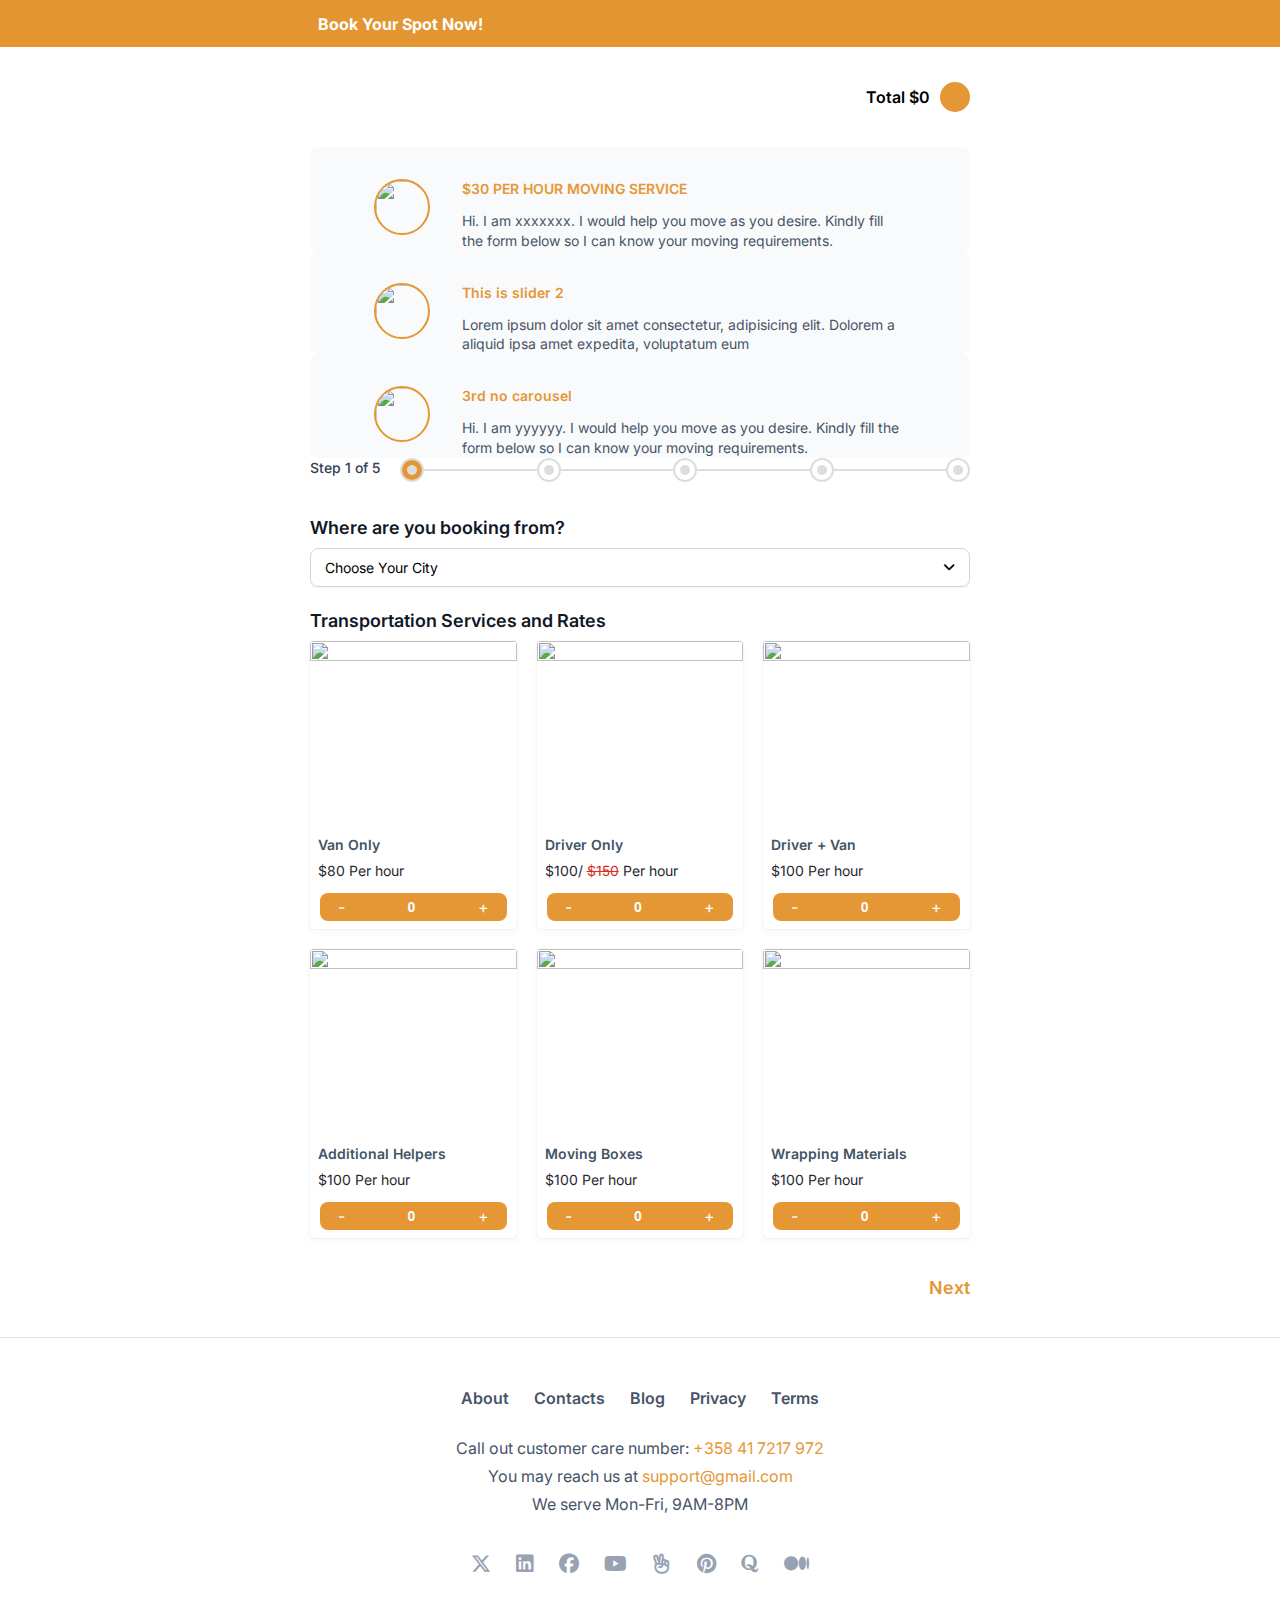
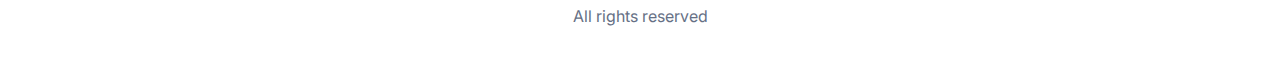
==== frontend/index.html @ c3320717 "Reorganized project structure, moved assets to the correct folder" ====
<!DOCTYPE html>
<html lang="en">

<head>
    <meta charset="UTF-8">
    <meta name="viewport" content="width=device-width, initial-scale=1.0">
    <title>Spot Booking</title>
    <link rel="icon" href="./logo.png">

    <link rel="stylesheet" href="./slider.css">
    <link rel="stylesheet" href="./style.css">
    <link rel="stylesheet" href="https://cdnjs.cloudflare.com/ajax/libs/font-awesome/6.5.2/css/all.min.css">

</head>

<body>
    <header>
        <div class="container">
            <!-- logo -->
            <a href="/index.html" class="logo-area">
                <img src="./logo.png" alt="" class="site-logo">
                <p class="site-name">Book Your Spot Now!</p>
            </a>
        </div>
    </header>

    <main>
        <div class="container">
            <div class="slider_wp">
                <!-- slider one -->
                <div class="slider">
                    <div class="slider_header">
                        <!-- back btn -->
                        <div class="back_btn">


                        </div>

                        <!-- cart price area -->
                        <div class="total-cart-price-area">
                            <div>Total $<span class="price">0</span></div>
                            <a class="cart-icon"><img src="./cart.jpg" alt=""><span class="qty d-none"></span></a>
                        </div>


                        <input class="carousel__btn" type="radio" name="carousel-control" id="carousel__btn1" hidden />
                        <input class="carousel__btn" type="radio" name="carousel-control" id="carousel__btn2" hidden />
                        <input class="carousel__btn" type="radio" name="carousel-control" id="carousel__btn3" hidden />
                        <div class="carousel">
                            <div class="carousel__slides">
                                <div class="carousel__slid">
                                    <!-- profile -->
                                    <div class="profile">
                                        <img src="./pro.png" alt="" class="profile_img">
                                        <div class="pro_txt">
                                            <p class="pro_heading">$30 PER HOUR MOVING SERVICE </p>
                                            <p class="pro_para">Hi. I am xxxxxxx. I would help you move as you desire.
                                                Kindly fill
                                                the
                                                form below so I can know your moving requirements.</p>
                                        </div>
                                    </div>
                                </div>
                                <div class="carousel__slid">
                                    <!-- profile -->
                                    <div class="profile">
                                        <img src="./pro.png" alt="" class="profile_img">
                                        <div class="pro_txt">
                                            <p class="pro_heading">This is slider 2</p>
                                            <p class="pro_para">Lorem ipsum dolor sit amet consectetur, adipisicing elit. Dolorem a aliquid ipsa amet expedita, voluptatum eum</p>
                                        </div>
                                    </div>
                                </div>
                                <div class="carousel__slid">
                                    <!-- profile -->
                                    <div class="profile">
                                        <img src="./pro.png" alt="" class="profile_img">
                                        <div class="pro_txt">
                                            <p class="pro_heading">3rd no carousel </p>
                                            <p class="pro_para">Hi. I am yyyyyy. I would help you move as you desire.
                                                Kindly fill
                                                the
                                                form below so I can know your moving requirements.</p>
                                        </div>
                                    </div>
                                </div>
                            </div>
                            <div class="carousel__control">
                                <label for="carousel__btn1" id="carousel__nav1" class="carousel__nav"></label>

                                <label for="carousel__btn2" id="carousel__nav2" class="carousel__nav"></label>

                                <label for="carousel__btn3" id="carousel__nav3" class="carousel__nav"></label>
                            </div>
                        </div>
                        <!-- profile -->
                        <!-- <div class="profile">
                            <img src="./pro.png" alt="" class="profile_img">
                            <div class="pro_txt">
                                <p class="pro_heading">$30 PER HOUR MOVING SERVICE </p>
                                <p class="pro_para">Hi. I am xxxxxxx. I would help you move as you desire. Kindly fill
                                    the
                                    form below so I can know your moving requirements.</p>
                            </div>
                        </div> -->
                    </div>

                    <!-- ------------------- form one ------------------------------------- -->
                    <div class="form_body active">
                        <!-- step -->
                        <div class="step_wp">
                            <p class="step_txt">Step 1 of 5</p>
                            <div class="step_points">
                                <div class="step_round active">
                                    <div class="step_bolt"></div>
                                </div>
                                <div class="step_line"></div>
                                <div class="step_round">
                                    <div class="step_bolt"></div>
                                </div>
                                <div class="step_line"></div>
                                <div class="step_round">
                                    <div class="step_bolt"></div>
                                </div>
                                <div class="step_line"></div>
                                <div class="step_round">
                                    <div class="step_bolt"></div>
                                </div>
                                <div class="step_line"></div>
                                <div class="step_round">
                                    <div class="step_bolt"></div>
                                </div>
                            </div>

                        </div>
                        <div class="form_heading">
                            <h3 class="form_h_txt">Where are you booking from?</h3>

                            <div class="select-menu">
                                <div class="select">
                                    <span>Choose Your City</span>
                                    <i class="fas fa-angle-down"></i>
                                </div>
                                <div class="options-list">
                                    <div class="option">Choose Your City</div>
                                    <div class="option">Helsinki</div>
                                    <div class="option">Vantaa</div>
                                    <div class="option">Oulu</div>
                                    <div class="option">Jyväskylä</div>
                                    <div class="option">Pori</div>
                                    <div class="option">Nokia</div>
                                    <div class="option">Espoo</div>
                                    <div class="option">Tampere</div>
                                    <div class="option">Turku</div>
                                    <div class="option">Rovaniemi</div>

                                </div>
                            </div>


                            <script>
                                const select = document.querySelector(".select");
                                const options_list = document.querySelector(".options-list");
                                const options = document.querySelectorAll(".option");

                                //show & hide options list
                                select.addEventListener("click", () => {
                                    options_list.classList.toggle("active");
                                    select.querySelector(".fa-angle-down").classList.toggle("fa-angle-up");
                                });

                                //select option
                                options.forEach((option) => {
                                    option.addEventListener("click", () => {
                                        options.forEach((option) => { option.classList.remove('selected') });
                                        select.querySelector("span").innerHTML = option.innerHTML;
                                        option.classList.add("selected");
                                        options_list.classList.toggle("active");
                                        select.querySelector(".fa-angle-down").classList.toggle("fa-angle-up");
                                    });
                                });
                            </script>
                            <!-- <select name="city" id="city" class="city_select">
    
                                <option value="">Choose your city </option>
                                <option value="Helsinki">Helsinki</option>
                                <option value="Vantaa">Vantaa</option>
                                <option value="Oulu">Oulu</option>
                                <option value="Pori">Pori</option>
                                <option value="Jyväskylä">Jyväskylä</option>
                                <option value="Nokia">Nokia</option>
                                <option value="Espoo">Espoo</option>
                                <option value="Tampere">Tampere</option>
                                <option value="Porvoo">Porvoo</option>
                                <option value="Turku">Turku</option>
                                <option value="Rovaniemi">Rovaniemi</option>
                                
                            </select> -->
                            <div class="tatal_amount">
                                <h3 class="total_h_txt">Transportation Services and Rates</h3>
                            </div>
                            
                        </div>
                        <!-- form card -->
                        <div class="form_card_wp">
                            <!-- form card 1 -->
                            <div class="form_card">
                                <div class="form_card_img_wp">
                                    <img src="./van-only.jpg" alt="" class="form_card_img">
                                    <!-- pop up card -->
                                    <div class="pop_up_card_wp">
                                        <div class="pop_up_card card">
                                            <div class="card-header">
                                                <div class="pop_up_card_img_wp">
                                                    <img src="./van-only.jpg" alt="" class="pop_up_card_img">
                                                </div>
                                            </div>
                                            <div class="card-body">
                                                <div class="btn-close">
                                                    <svg class="popup_close" xmlns="http://www.w3.org/2000/svg"
                                                        width="24" height="24" viewBox="0 0 24 24" fill="none">
                                                        <path d="M18 6L6 18M6 6L18 18" stroke="black" stroke-width="2"
                                                            stroke-linecap="round" stroke-linejoin="round" />
                                                    </svg>
                                                </div>
                                                <div class="pop_up_card_txt_wp">
                                                    <p class="pop_up_card_h product-name">Van Only</p>
                                                    <p class="pop_up_card_p">$<span class="card-price">80</span> Per
                                                        hour
                                                    </p>
                                                </div>
                                                <div class="card-subtitle">
                                                    Hi. I am xxxxx. I would help you move as you desire. kindly fill the
                                                    form below so I can know your moving
                                                    requirements.
                                                </div>
                                                <div class="card-cart-area">
                                                    <div class="pop_up_card_van_amount">
                                                        <h4 class="pop_up_card_amount_h">How many hours?</h4>
                                                        <div class="pop_up_card_numbers">
                                                            <p class="min">-</p>
                                                            <input type="number" value="0" class="pop_num item-qty">
                                                            <p class="max">+</p>
                                                        </div>
                                                    </div>
                                                    <div class="card-cart-btn-area">
                                                        <h4 class="pop_up_card_amount_h">Total: $<span
                                                                class="card-total-price">0</span></h4>
                                                        <button class="add_btn_pop_up">Add to cart</button>
                                                    </div>
                                                </div>
                                            </div>
                                        </div>
                                    </div> <!-- pop up card end -->
                                </div>
                                <div class="form_card_txt_wp">
                                    <h4 class="form_card_heading product-name">Van Only</h4>
                                    <div class="form_card_price_wp">
                                        <p>$</p>
                                        <p id="per_h_price" class="card-price">80</p>
                                        <p>Per hour</p>
                                    </div>
                                </div>
                                <div class="add_to_cart_wrapper">
                                    <button id="add_cart" class="hide">Add</button>
                                    <div class="add_cart_two">
                                        <p id="min">-</p>
                                        <input type="number" id="item_number" value="0">
                                        <p id="max">+</p>
                                    </div>
                                    <!-- <div class="add_cart_two pop_up_card_numbers" style="background: #E59735;">
                                        <p class="min" style="color: #fff;">-</p>
                                        <input type="number" value="0" class="pop_num"
                                            style="color: #fff; background-color: transparent;">
                                        <p class="max" style="color: #fff;">+</p>
                                    </div> -->
                                </div>


                            </div>
                            <!-- form card 2 -->
                            <div class="form_card">

                                <div class="form_card_img_wp">
                                    <img src="./driver-only.jpg" alt="" class="form_card_img">
                                    <!-- pop up card -->
                                    <div class="pop_up_card_wp">
                                        <div class="pop_up_card card">
                                            <div class="card-header">
                                                <div class="pop_up_card_img_wp">
                                                    <img src="./driver-only.jpg" alt="" class="pop_up_card_img">
                                                </div>
                                            </div>
                                            <div class="card-body">
                                                <div class="btn-close">
                                                    <svg class="popup_close" xmlns="http://www.w3.org/2000/svg"
                                                        width="24" height="24" viewBox="0 0 24 24" fill="none">
                                                        <path d="M18 6L6 18M6 6L18 18" stroke="black" stroke-width="2"
                                                            stroke-linecap="round" stroke-linejoin="round" />
                                                    </svg>
                                                </div>
                                                <div class="pop_up_card_txt_wp">
                                                    <p class="pop_up_card_h product-name">Driver Only</p>
                                                    <p class="pop_up_card_p">$<span class="card-price">100</span> Per
                                                        hour
                                                    </p>
                                                </div>
                                                <div class="card-subtitle">
                                                    Hi. I am xxxxx. I would help you move as you desire. kindly fill the
                                                    form below so I can know your moving
                                                    requirements.
                                                </div>
                                                <div class="card-cart-area">
                                                    <div class="pop_up_card_van_amount">
                                                        <h4 class="pop_up_card_amount_h">How many hours?</h4>
                                                        <div class="pop_up_card_numbers">
                                                            <p class="min">-</p>
                                                            <input type="number" value="0" class="pop_num item-qty">
                                                            <p class="max">+</p>
                                                        </div>
                                                    </div>
                                                    <div class="card-cart-btn-area">
                                                        <h4 class="pop_up_card_amount_h">Total: $<span
                                                                class="card-total-price">0</span></h4>
                                                        <button class="add_btn_pop_up">Add to cart</button>
                                                    </div>
                                                </div>
                                            </div>
                                        </div>
                                    </div> <!-- pop up card end -->
                                </div>
                                <div class="form_card_txt_wp">
                                    <h4 class="form_card_heading product-name">Driver Only</h4>
                                    <div class="form_card_price_wp">
                                        <p>$</p>
                                        <p id="per_h_price" class="card-price">100/</p>
                                        <p><span style="color: #D92D20; text-decoration: line-through;">$150</span> Per
                                            hour
                                        </p>
                                    </div>
                                </div>
                                <div class="add_to_cart_wrapper">
                                    <button id="add_cart" class="hide">Add</button>
                                    <div class="add_cart_two">
                                        <p id="min">-</p>
                                        <input type="number" id="item_number" value="0">
                                        <p id="max">+</p>
                                    </div>
                                    <!-- <div class="add_cart_two pop_up_card_numbers" style="background: #E59735;">
                                        <p class="min" style="color: #fff;">-</p>
                                        <input type="number" value="0" class="pop_num"
                                            style="color: #fff; background-color: transparent;">
                                        <p class="max" style="color: #fff;">+</p>
                                    </div> -->
                                </div>

                            </div>
                            <!-- form card 3 ----------------------- -->
                            <div class="form_card">

                                <div class="form_card_img_wp">
                                    <img src="./driver-and-van.jpg" alt="" class="form_card_img">
                                    <!-- pop up card -->
                                    <div class="pop_up_card_wp">
                                        <div class="pop_up_card card">
                                            <div class="card-header">
                                                <div class="pop_up_card_img_wp">
                                                    <img src="./driver-and-van.jpg" alt="" class="pop_up_card_img">
                                                </div>
                                            </div>
                                            <div class="card-body">
                                                <div class="btn-close">
                                                    <svg class="popup_close" xmlns="http://www.w3.org/2000/svg"
                                                        width="24" height="24" viewBox="0 0 24 24" fill="none">
                                                        <path d="M18 6L6 18M6 6L18 18" stroke="black" stroke-width="2"
                                                            stroke-linecap="round" stroke-linejoin="round" />
                                                    </svg>
                                                </div>
                                                <div class="pop_up_card_txt_wp">
                                                    <p class="pop_up_card_h product-name">Driver + Van</p>
                                                    <p class="pop_up_card_p">$<span class="card-price">100</span> Per
                                                        hour
                                                    </p>
                                                </div>
                                                <div class="card-subtitle">
                                                    Hi. I am xxxxx. I would help you move as you desire. kindly fill the
                                                    form below so I can know your moving
                                                    requirements.
                                                </div>
                                                <div class="card-cart-area">
                                                    <div class="pop_up_card_van_amount">
                                                        <h4 class="pop_up_card_amount_h">How many hours?</h4>
                                                        <div class="pop_up_card_numbers">
                                                            <p class="min">-</p>
                                                            <input type="number" value="0" class="pop_num item-qty">
                                                            <p class="max">+</p>
                                                        </div>
                                                    </div>
                                                    <div class="card-cart-btn-area">
                                                        <h4 class="pop_up_card_amount_h">Total: $<span
                                                                class="card-total-price">0</span></h4>
                                                        <button class="add_btn_pop_up">Add to cart</button>
                                                    </div>
                                                </div>
                                            </div>
                                        </div>
                                    </div> <!-- pop up card end -->
                                </div>
                                <div class="form_card_txt_wp">
                                    <h4 class="form_card_heading product-name">Driver + Van</h4>
                                    <div class="form_card_price_wp">
                                        <p>$</p>
                                        <p id="per_h_price" class="card-price">100</p>
                                        <p>Per hour</p>
                                    </div>
                                </div>
                                <div class="add_to_cart_wrapper">
                                    <button id="add_cart" class="hide">Add</button>
                                    <div class="add_cart_two">
                                        <p id="min">-</p>
                                        <input type="number" id="item_number" value="0">
                                        <p id="max">+</p>
                                    </div>
                                    <!-- <div class="add_cart_two pop_up_card_numbers" style="background: #E59735;">
                                        <p class="min" style="color: #fff;">-</p>
                                        <input type="number" value="0" class="pop_num"
                                            style="color: #fff; background-color: transparent;">
                                        <p class="max" style="color: #fff;">+</p>
                                    </div> -->
                                </div>


                            </div>
                            <!-- form card 4 -->
                            <div class="form_card">

                                <div class="form_card_img_wp">
                                    <img src="./additional-helpers.jpg" alt="" class="form_card_img">
                                    <!-- pop up card -->
                                    <div class="pop_up_card_wp">
                                        <div class="pop_up_card card">
                                            <div class="card-header">
                                                <div class="pop_up_card_img_wp">
                                                    <img src="./additional-helpers.jpg" alt="" class="pop_up_card_img">
                                                </div>
                                            </div>
                                            <div class="card-body">
                                                <div class="btn-close">
                                                    <svg class="popup_close" xmlns="http://www.w3.org/2000/svg"
                                                        width="24" height="24" viewBox="0 0 24 24" fill="none">
                                                        <path d="M18 6L6 18M6 6L18 18" stroke="black" stroke-width="2"
                                                            stroke-linecap="round" stroke-linejoin="round" />
                                                    </svg>
                                                </div>
                                                <div class="pop_up_card_txt_wp">
                                                    <p class="pop_up_card_h product-name">Addition Helper</p>
                                                    <p class="pop_up_card_p">$<span class="card-price">100</span> Per
                                                        hour
                                                    </p>
                                                </div>
                                                <div class="card-subtitle">
                                                    Hi. I am xxxxx. I would help you move as you desire. kindly fill the
                                                    form below so I can know your moving
                                                    requirements.
                                                </div>
                                                <div class="card-cart-area">
                                                    <div class="pop_up_card_van_amount">
                                                        <h4 class="pop_up_card_amount_h">How many hours?</h4>
                                                        <div class="pop_up_card_numbers">
                                                            <p class="min">-</p>
                                                            <input type="number" value="0" class="pop_num item-qty">
                                                            <p class="max">+</p>
                                                        </div>
                                                    </div>
                                                    <div class="card-cart-btn-area">
                                                        <h4 class="pop_up_card_amount_h">Total: $<span
                                                                class="card-total-price">0</span></h4>
                                                        <button class="add_btn_pop_up">Add to cart</button>
                                                    </div>
                                                </div>
                                            </div>
                                        </div>
                                    </div> <!-- pop up card end -->
                                </div>
                                <div class="form_card_txt_wp">
                                    <h4 class="form_card_heading product-name">Additional Helpers</h4>
                                    <div class="form_card_price_wp">
                                        <p>$</p>
                                        <p id="per_h_price" class="card-price">100</p>
                                        <p>Per hour</p>
                                    </div>
                                </div>
                                <div class="add_to_cart_wrapper">
                                    <button id="add_cart" class="hide">Add</button>
                                    <div class="add_cart_two">
                                        <p id="min">-</p>
                                        <input type="number" id="item_number" value="0">
                                        <p id="max">+</p>
                                    </div>
                                    <!-- <div class="add_cart_two pop_up_card_numbers" style="background: #E59735;">
                                        <p class="min" style="color: #fff;">-</p>
                                        <input type="number" value="0" class="pop_num"
                                            style="color: #fff; background-color: transparent;">
                                        <p class="max" style="color: #fff;">+</p>
                                    </div> -->
                                </div>

                            </div>
                            <!-- form card 5 -->
                            <div class="form_card">

                                <div class="form_card_img_wp">
                                    <img src="./moving-boxes.jpg" alt="" class="form_card_img">
                                    <!-- pop up card -->
                                    <div class="pop_up_card_wp">
                                        <div class="pop_up_card card">
                                            <div class="card-header">
                                                <div class="pop_up_card_img_wp">
                                                    <img src="./moving-boxes.jpg" alt="" class="pop_up_card_img">
                                                </div>
                                            </div>
                                            <div class="card-body">
                                                <div class="btn-close">
                                                    <svg class="popup_close" xmlns="http://www.w3.org/2000/svg"
                                                        width="24" height="24" viewBox="0 0 24 24" fill="none">
                                                        <path d="M18 6L6 18M6 6L18 18" stroke="black" stroke-width="2"
                                                            stroke-linecap="round" stroke-linejoin="round" />
                                                    </svg>
                                                </div>
                                                <div class="pop_up_card_txt_wp">
                                                    <p class="pop_up_card_h product-name">Moving Boxes</p>
                                                    <p class="pop_up_card_p">$<span class="card-price">100</span> Per
                                                        hour
                                                    </p>
                                                </div>
                                                <div class="card-subtitle">
                                                    Hi. I am xxxxx. I would help you move as you desire. kindly fill the
                                                    form below so I can know your moving
                                                    requirements.
                                                </div>
                                                <div class="card-cart-area">
                                                    <div class="pop_up_card_van_amount">
                                                        <h4 class="pop_up_card_amount_h">How many hours?</h4>
                                                        <div class="pop_up_card_numbers">
                                                            <p class="min">-</p>
                                                            <input type="number" value="0" class="pop_num item-qty">
                                                            <p class="max">+</p>
                                                        </div>
                                                    </div>
                                                    <div class="card-cart-btn-area">
                                                        <h4 class="pop_up_card_amount_h">Total: $<span
                                                                class="card-total-price">0</span></h4>
                                                        <button class="add_btn_pop_up">Add to cart</button>
                                                    </div>
                                                </div>
                                            </div>
                                        </div>
                                    </div> <!-- pop up card end -->
                                </div>
                                <div class="form_card_txt_wp">
                                    <h4 class="form_card_heading product-name">Moving Boxes</h4>
                                    <div class="form_card_price_wp">
                                        <p>$</p>
                                        <p id="per_h_price" class="card-price">100</p>
                                        <p>Per hour</p>
                                    </div>
                                </div>
                                <div class="add_to_cart_wrapper">
                                    <button id="add_cart" class="hide">Add</button>
                                    <div class="add_cart_two">
                                        <p id="min">-</p>
                                        <input type="number" id="item_number" value="0">
                                        <p id="max">+</p>
                                    </div>
                                    <!-- <div class="add_cart_two pop_up_card_numbers" style="background: #E59735;">
                                        <p class="min" style="color: #fff;">-</p>
                                        <input type="number" value="0" class="pop_num"
                                            style="color: #fff; background-color: transparent;">
                                        <p class="max" style="color: #fff;">+</p>
                                    </div> -->
                                </div>


                            </div>
                            <!-- form card 6 -->
                            <div class="form_card">

                                <div class="form_card_img_wp">
                                    <img src="./wrapping-materials.jpg" alt="" class="form_card_img">
                                    <!-- pop up card -->
                                    <div class="pop_up_card_wp">
                                        <div class="pop_up_card card">
                                            <div class="card-header">
                                                <div class="pop_up_card_img_wp">
                                                    <img src="./wrapping-materials.jpg" alt="" class="pop_up_card_img">
                                                </div>
                                            </div>
                                            <div class="card-body">
                                                <div class="btn-close">
                                                    <svg class="popup_close" xmlns="http://www.w3.org/2000/svg"
                                                        width="24" height="24" viewBox="0 0 24 24" fill="none">
                                                        <path d="M18 6L6 18M6 6L18 18" stroke="black" stroke-width="2"
                                                            stroke-linecap="round" stroke-linejoin="round" />
                                                    </svg>
                                                </div>
                                                <div class="pop_up_card_txt_wp">
                                                    <p class="pop_up_card_h product-name">Wrapping Materials</p>
                                                    <p class="pop_up_card_p">$<span class="card-price">100</span> Per
                                                        hour
                                                    </p>
                                                </div>
                                                <div class="card-subtitle">
                                                    Hi. I am xxxxx. I would help you move as you desire. kindly fill the
                                                    form below so I can know your moving
                                                    requirements.
                                                </div>
                                                <div class="card-cart-area">
                                                    <div class="pop_up_card_van_amount">
                                                        <h4 class="pop_up_card_amount_h">How many hours?</h4>
                                                        <div class="pop_up_card_numbers">
                                                            <p class="min">-</p>
                                                            <input type="number" value="0" class="pop_num item-qty">
                                                            <p class="max">+</p>
                                                        </div>
                                                    </div>
                                                    <div class="card-cart-btn-area">
                                                        <h4 class="pop_up_card_amount_h">Total: $<span
                                                                class="card-total-price">0</span></h4>
                                                        <button class="add_btn_pop_up">Add to cart</button>
                                                    </div>
                                                </div>
                                            </div>
                                        </div>
                                    </div> <!-- pop up card end -->

                                </div>
                                <div class="form_card_txt_wp">
                                    <h4 class="form_card_heading product-name">Wrapping Materials</h4>
                                    <div class="form_card_price_wp">
                                        <p>$</p>
                                        <p id="per_h_price" class="card-price">100</p>
                                        <p>Per hour</p>
                                    </div>
                                </div>
                                <div class="add_to_cart_wrapper">
                                    <button id="add_cart" class="hide">Add</button>
                                    <div class="add_cart_two">
                                        <p id="min">-</p>
                                        <input type="number" id="item_number" value="0">
                                        <p id="max">+</p>
                                    </div>
                                    <!-- <div class="add_cart_two pop_up_card_numbers" style="background: #E59735;">
                                        <p class="min" style="color: #fff;">-</p>
                                        <input type="number" value="0" class="pop_num"
                                            style="color: #fff; background-color: transparent;">
                                        <p class="max" style="color: #fff;">+</p>
                                    </div> -->
                                </div>

                            </div>

                        </div>
                        <!-- next previous btn -->
                        <div class="next_prev_wp">
                            <!-- <p class="prev hide"><span>Previous</span></p> -->
                            <span style="width: 36px;"></span>
                            <span class="step">Step 1</span>
                            <p class="next go-to-personal-info" style="margin-left: auto;"><span>Next</span></p>
                        </div>
                    </div>



                    <!-- ------------------- form two ------------------------------------- -->
                    <div class="form_body personal-info-form">
                        <!-- step -->
                        <div class="step_wp">
                            <p class="step_txt">Step 2 of 5</p>
                            <div class="step_points">
                                <svg xmlns="http://www.w3.org/2000/svg" width="24" height="24" viewBox="0 0 24 24"
                                    fill="none">
                                    <rect x="0.75" y="0.75" width="22.5" height="22.5" rx="11.25" fill="#E59735" />
                                    <rect x="0.75" y="0.75" width="22.5" height="22.5" rx="11.25" stroke="#E59735"
                                        stroke-width="1.5" />
                                    <path fill-rule="evenodd" clip-rule="evenodd"
                                        d="M17.096 7.39016L9.93602 14.3002L8.03602 12.2702C7.68602 11.9402 7.13602 11.9202 6.73602 12.2002C6.34602 12.4902 6.23602 13.0002 6.47602 13.4102L8.72602 17.0702C8.94602 17.4102 9.32601 17.6202 9.75601 17.6202C10.166 17.6202 10.556 17.4102 10.776 17.0702C11.136 16.6002 18.006 8.41016 18.006 8.41016C18.906 7.49016 17.816 6.68016 17.096 7.38016V7.39016Z"
                                        fill="white" />
                                </svg>
                                <div class="step_line active"></div>
                                <div class="step_round active">
                                    <div class="step_bolt"></div>
                                </div>
                                <div class="step_line"></div>
                                <div class="step_round">
                                    <div class="step_bolt"></div>
                                </div>
                                <div class="step_line"></div>
                                <div class="step_round">
                                    <div class="step_bolt"></div>
                                </div>
                                <div class="step_line"></div>
                                <div class="step_round">
                                    <div class="step_bolt"></div>
                                </div>
                            </div>

                        </div>
                        <div class="form_heading">
                            <h3 class="form_h_txt">Personal Information</h3>
                            <!-- input field -->
                            <div class="form_two_input">
                                <!-- input -->
                                <div class="input_wp">
                                    <label for="name" class="label">First Name</label>
                                    <input type="text" id="name" class="input_field" placeholder="Olivia Jankins">
                                </div>
                                <!-- input -->
                                <div class="input_wp">
                                    <label for="name" class="label">Email</label>
                                    <input type="email" id="name" class="input_field" placeholder="@mail.com">
                                </div>
                                <!-- input -->
                                <div class="input_wp">
                                    <label for="name" class="label">Phone Number</label>
                                    <div class="phone_wp">
                                        <select name="phone_code" id="phone_code" class="input_field">
                                            <option value="+880">+358</option>
                                            <option value="+91">+91</option>
                                            <option value="+60">+60</option>
                                            <option value="+61">+61</option>
                                            <option value="+1">+1</option>
                                        </select>
                                        <input type="text" id="name" class="input_field">
                                    </div>

                                </div>
                                <!-- input -->
                                <div class="input_wp">
                                    <label for="name" class="label">WhatsApp Number</label>
                                    <input type="text" id="name" class="input_field">
                                </div>
                                <p class="input_sec_note">This is a hint text to help user.</p>
                            </div>
                        </div>
                        <!-- form card 1 -->

                        <!-- next previous btn -->
                        <div class="next_prev_wp">
                            <p class="prev"><span>Previous</span></p>
                            <span class="step">Step 2</span>
                            <p class="next"><span>Next</span></p>
                        </div>
                    </div>



                    <!-- ------------------- form three ------------------------------------- -->
                    <div class="form_body">
                        <!-- step -->
                        <div class="step_wp">
                            <p class="step_txt">Step 3 of 5</p>
                            <div class="step_points">
                                <svg xmlns="http://www.w3.org/2000/svg" width="24" height="24" viewBox="0 0 24 24"
                                    fill="none">
                                    <rect x="0.75" y="0.75" width="22.5" height="22.5" rx="11.25" fill="#E59735" />
                                    <rect x="0.75" y="0.75" width="22.5" height="22.5" rx="11.25" stroke="#E59735"
                                        stroke-width="1.5" />
                                    <path fill-rule="evenodd" clip-rule="evenodd"
                                        d="M17.096 7.39016L9.93602 14.3002L8.03602 12.2702C7.68602 11.9402 7.13602 11.9202 6.73602 12.2002C6.34602 12.4902 6.23602 13.0002 6.47602 13.4102L8.72602 17.0702C8.94602 17.4102 9.32601 17.6202 9.75601 17.6202C10.166 17.6202 10.556 17.4102 10.776 17.0702C11.136 16.6002 18.006 8.41016 18.006 8.41016C18.906 7.49016 17.816 6.68016 17.096 7.38016V7.39016Z"
                                        fill="white" />
                                </svg>
                                <div class="step_line active"></div>
                                <svg xmlns="http://www.w3.org/2000/svg" width="24" height="24" viewBox="0 0 24 24"
                                    fill="none">
                                    <rect x="0.75" y="0.75" width="22.5" height="22.5" rx="11.25" fill="#E59735" />
                                    <rect x="0.75" y="0.75" width="22.5" height="22.5" rx="11.25" stroke="#E59735"
                                        stroke-width="1.5" />
                                    <path fill-rule="evenodd" clip-rule="evenodd"
                                        d="M17.096 7.39016L9.93602 14.3002L8.03602 12.2702C7.68602 11.9402 7.13602 11.9202 6.73602 12.2002C6.34602 12.4902 6.23602 13.0002 6.47602 13.4102L8.72602 17.0702C8.94602 17.4102 9.32601 17.6202 9.75601 17.6202C10.166 17.6202 10.556 17.4102 10.776 17.0702C11.136 16.6002 18.006 8.41016 18.006 8.41016C18.906 7.49016 17.816 6.68016 17.096 7.38016V7.39016Z"
                                        fill="white" />
                                </svg>
                                <div class="step_line active"></div>
                                <div class="step_round active">
                                    <div class="step_bolt"></div>
                                </div>
                                <div class="step_line"></div>
                                <div class="step_round">
                                    <div class="step_bolt"></div>
                                </div>
                                <div class="step_line"></div>
                                <div class="step_round">
                                    <div class="step_bolt"></div>
                                </div>
                            </div>


                        </div>
                        <div class="form_heading">
                            <h3 class="form_h_txt">Moving Address</h3>


                            <!-- input field -->
                            <div class="form_two_input">
                                <!-- input -->
                                <div id="add_more_loc_wp">
                                    <div class="input_wp">
                                        <label for="name" class="label">Pick-up Location (A)</label>
                                        <input type="text" class="input_field"
                                            placeholder="Enter Your Address Line Here">
                                    </div>
                                </div>
                                <!-- pick up add -->
                                <div class="pick_up_wp" id="add_more_loc">
                                    <svg xmlns="http://www.w3.org/2000/svg" width="20" height="20" viewBox="0 0 20 20"
                                        fill="none">
                                        <path d="M10.0003 4.1665V15.8332M4.16699 9.99984H15.8337" stroke="var(--fc47)"
                                            stroke-width="1.66667" stroke-linecap="round" stroke-linejoin="round" />
                                    </svg>
                                    <p class="pick_up_txt">Add More pick-up location</p>
                                </div>
                                <!-- input -->
                                <div class="input_wp">
                                    <label for="name" class="label">Floor Level</label>
                                    <input type="text" id="name" class="input_field"
                                        placeholder="Enter Your Floor Level">
                                </div>
                                <!-- input -->
                                <div id="add_more_drop_wp">
                                    <div class="input_wp">
                                        <label for="name" class="label">Drop-off Location (B)</label>
                                        <input type="text" class="input_field"
                                            placeholder="Enter Your Address Line Here">
                                    </div>
                                </div>
                                <!-- pick up add -->
                                <div class="pick_up_wp" id="add_more_drop">
                                    <svg xmlns="http://www.w3.org/2000/svg" width="20" height="20" viewBox="0 0 20 20"
                                        fill="none">
                                        <path d="M10.0003 4.1665V15.8332M4.16699 9.99984H15.8337" stroke="var(--fc47)"
                                            stroke-width="1.66667" stroke-linecap="round" stroke-linejoin="round" />
                                    </svg>
                                    <p class="pick_up_txt">Add More drop-off location</p>
                                </div>
                                <!-- input -->
                                <div class="input_wp">
                                    <label for="name" class="label">Floor Level</label>
                                    <input type="text" id="name" class="input_field"
                                        placeholder="Enter Your Floor Level">
                                </div>

                                <!-- input -->
                                <div class="input_wp">
                                    <label for="name" class="label">Date Of Move</label>

                                    <select type="text" id="name" class="input_field">

                                        <option value="">Select Time</option>
                                        <option value="10am">1.00 pm</option>
                                        <option value="12am">2.00 pm</option>
                                        <option value="1pm">3.00 pm</option>
                                        <option value="2pm">4.00 pm</option>
                                        <option value="3pm">5.00 pm</option>
                                        <option value="4pm">6.00 pm</option>
                                        <option value="5pm">7.00 pm</option>
                                        <option value="5pm">8.00 pm</option>
                                        <option value="5pm">9.00 pm</option>
                                        <option value="5pm">10.00 pm</option>
                                        <option value="5pm">12.00 am</option>
                                        <option value="5pm">1.00 am</option>
                                        <option value="5pm">2.00 am</option>
                                        <option value="5pm">3.00 am</option>
                                        <option value="5pm">4.00 am</option>
                                        <option value="5pm">5.00 am</option>
                                        <option value="5pm">6.00 am</option>
                                        <option value="5pm">7.00 am</option>
                                        <option value="5pm">8.00 am</option>
                                        <option value="5pm">9.00 am</option>
                                        <option value="5pm">10.00 am</option>
                                        <option value="5pm">11.00 am</option>

                                    </select>
                                </div>
                                <!-- input -->
                                <div class="input_wp">
                                    <label for="name" class="label">Time Of Move</label>
                                    <input type="date" id="name" class="input_field" placeholder="Select Date">
                                </div>
                            </div>
                        </div>
                        <!-- form card 1 -->

                        <!-- next previous btn -->
                        <div class="next_prev_wp">
                            <p class="prev"><span>Previous</span></p>
                            <span class="step">Step 3</span>
                            <p class="next"><span>Next</span></p>
                        </div>
                    </div>



                    <!-- ------------------- form four ------------------------------------- -->
                    <div class="form_body">
                        <!-- step -->
                        <div class="step_wp">
                            <p class="step_txt">Step 4 of 5</p>
                            <div class="step_points">
                                <svg xmlns="http://www.w3.org/2000/svg" width="24" height="24" viewBox="0 0 24 24"
                                    fill="none">
                                    <rect x="0.75" y="0.75" width="22.5" height="22.5" rx="11.25" fill="#E59735" />
                                    <rect x="0.75" y="0.75" width="22.5" height="22.5" rx="11.25" stroke="#E59735"
                                        stroke-width="1.5" />
                                    <path fill-rule="evenodd" clip-rule="evenodd"
                                        d="M17.096 7.39016L9.93602 14.3002L8.03602 12.2702C7.68602 11.9402 7.13602 11.9202 6.73602 12.2002C6.34602 12.4902 6.23602 13.0002 6.47602 13.4102L8.72602 17.0702C8.94602 17.4102 9.32601 17.6202 9.75601 17.6202C10.166 17.6202 10.556 17.4102 10.776 17.0702C11.136 16.6002 18.006 8.41016 18.006 8.41016C18.906 7.49016 17.816 6.68016 17.096 7.38016V7.39016Z"
                                        fill="white" />
                                </svg>
                                <div class="step_line active"></div>
                                <svg xmlns="http://www.w3.org/2000/svg" width="24" height="24" viewBox="0 0 24 24"
                                    fill="none">
                                    <rect x="0.75" y="0.75" width="22.5" height="22.5" rx="11.25" fill="#E59735" />
                                    <rect x="0.75" y="0.75" width="22.5" height="22.5" rx="11.25" stroke="#E59735"
                                        stroke-width="1.5" />
                                    <path fill-rule="evenodd" clip-rule="evenodd"
                                        d="M17.096 7.39016L9.93602 14.3002L8.03602 12.2702C7.68602 11.9402 7.13602 11.9202 6.73602 12.2002C6.34602 12.4902 6.23602 13.0002 6.47602 13.4102L8.72602 17.0702C8.94602 17.4102 9.32601 17.6202 9.75601 17.6202C10.166 17.6202 10.556 17.4102 10.776 17.0702C11.136 16.6002 18.006 8.41016 18.006 8.41016C18.906 7.49016 17.816 6.68016 17.096 7.38016V7.39016Z"
                                        fill="white" />
                                </svg>
                                <div class="step_line active"></div>
                                <svg xmlns="http://www.w3.org/2000/svg" width="24" height="24" viewBox="0 0 24 24"
                                    fill="none">
                                    <rect x="0.75" y="0.75" width="22.5" height="22.5" rx="11.25" fill="#E59735" />
                                    <rect x="0.75" y="0.75" width="22.5" height="22.5" rx="11.25" stroke="#E59735"
                                        stroke-width="1.5" />
                                    <path fill-rule="evenodd" clip-rule="evenodd"
                                        d="M17.096 7.39016L9.93602 14.3002L8.03602 12.2702C7.68602 11.9402 7.13602 11.9202 6.73602 12.2002C6.34602 12.4902 6.23602 13.0002 6.47602 13.4102L8.72602 17.0702C8.94602 17.4102 9.32601 17.6202 9.75601 17.6202C10.166 17.6202 10.556 17.4102 10.776 17.0702C11.136 16.6002 18.006 8.41016 18.006 8.41016C18.906 7.49016 17.816 6.68016 17.096 7.38016V7.39016Z"
                                        fill="white" />
                                </svg>
                                <div class="step_line active"></div>
                                <div class="step_round active">
                                    <div class="step_bolt"></div>
                                </div>
                                <div class="step_line"></div>
                                <div class="step_round">
                                    <div class="step_bolt"></div>
                                </div>
                            </div>

                        </div>
                        <div class="form_heading">
                            <h3 class="form_h_txt">Moving Details</h3>
                            <!-- input field -->
                            <div class="form_check_box_input">
                                <label class="container-checkbox">Studio
                                    <input type="checkbox">
                                    <span class="checkmark"></span>
                                </label>
                                <label class="container-checkbox">Warehouse Moving
                                    <input type="checkbox">
                                    <span class="checkmark"></span>
                                </label>

                                <label class="container-checkbox">1 Bedroom
                                    <input type="checkbox">
                                    <span class="checkmark"></span>
                                </label>
                                <label class="container-checkbox">Elevator
                                    <input type="checkbox">
                                    <span class="checkmark"></span>
                                </label>
                                <label class="container-checkbox">2 Bedroom
                                    <input type="checkbox">
                                    <span class="checkmark"></span>
                                </label>
                                <label class="container-checkbox">Stairs
                                    <input type="checkbox">
                                    <span class="checkmark"></span>
                                </label>
                                <label class="container-checkbox">3+ Bedroom
                                    <input type="checkbox">
                                    <span class="checkmark"></span>
                                </label>
                                <label class="container-checkbox">Office or Commercial
                                    <input type="checkbox">
                                    <span class="checkmark"></span>
                                </label>
                                <label class="container-checkbox">House
                                    <input type="checkbox">
                                    <span class="checkmark"></span>
                                </label>
                                <label class="container-checkbox">Other (please specify)
                                    <input type="checkbox">
                                    <span class="checkmark"></span>
                                </label>
                            </div>
                            <div class="input_txt_wp">
                                <p class="input_txt_wp_txt">Are there any specific details of your move you’d like us to
                                    know?
                                    A quick snapshot of your company.</p>

                                <textarea class="input_txt_wp_input" name="" id=""
                                    placeholder="Type your text here..."></textarea>
                            </div>
                        </div>
                        <!-- form card 1 -->

                        <!-- next previous btn -->
                        <div class="next_prev_wp">
                            <p class="prev"><span>Previous</span></p>
                            <span class="step">Step 4</span>
                            <p class="next"><span>Next</span></p>
                        </div>
                    </div>



                    <!-- ------------------- form five ------------------------------------- -->
                    <div class="form_body">
                        <!-- step -->
                        <div class="step_wp">
                            <p class="step_txt">Step 5 of 5</p>
                            <div class="step_points">
                                <svg xmlns="http://www.w3.org/2000/svg" width="24" height="24" viewBox="0 0 24 24"
                                    fill="none">
                                    <rect x="0.75" y="0.75" width="22.5" height="22.5" rx="11.25" fill="#E59735" />
                                    <rect x="0.75" y="0.75" width="22.5" height="22.5" rx="11.25" stroke="#E59735"
                                        stroke-width="1.5" />
                                    <path fill-rule="evenodd" clip-rule="evenodd"
                                        d="M17.096 7.39016L9.93602 14.3002L8.03602 12.2702C7.68602 11.9402 7.13602 11.9202 6.73602 12.2002C6.34602 12.4902 6.23602 13.0002 6.47602 13.4102L8.72602 17.0702C8.94602 17.4102 9.32601 17.6202 9.75601 17.6202C10.166 17.6202 10.556 17.4102 10.776 17.0702C11.136 16.6002 18.006 8.41016 18.006 8.41016C18.906 7.49016 17.816 6.68016 17.096 7.38016V7.39016Z"
                                        fill="white" />
                                </svg>
                                <div class="step_line active"></div>
                                <svg xmlns="http://www.w3.org/2000/svg" width="24" height="24" viewBox="0 0 24 24"
                                    fill="none">
                                    <rect x="0.75" y="0.75" width="22.5" height="22.5" rx="11.25" fill="#E59735" />
                                    <rect x="0.75" y="0.75" width="22.5" height="22.5" rx="11.25" stroke="#E59735"
                                        stroke-width="1.5" />
                                    <path fill-rule="evenodd" clip-rule="evenodd"
                                        d="M17.096 7.39016L9.93602 14.3002L8.03602 12.2702C7.68602 11.9402 7.13602 11.9202 6.73602 12.2002C6.34602 12.4902 6.23602 13.0002 6.47602 13.4102L8.72602 17.0702C8.94602 17.4102 9.32601 17.6202 9.75601 17.6202C10.166 17.6202 10.556 17.4102 10.776 17.0702C11.136 16.6002 18.006 8.41016 18.006 8.41016C18.906 7.49016 17.816 6.68016 17.096 7.38016V7.39016Z"
                                        fill="white" />
                                </svg>
                                <div class="step_line active"></div>
                                <svg xmlns="http://www.w3.org/2000/svg" width="24" height="24" viewBox="0 0 24 24"
                                    fill="none">
                                    <rect x="0.75" y="0.75" width="22.5" height="22.5" rx="11.25" fill="#E59735" />
                                    <rect x="0.75" y="0.75" width="22.5" height="22.5" rx="11.25" stroke="#E59735"
                                        stroke-width="1.5" />
                                    <path fill-rule="evenodd" clip-rule="evenodd"
                                        d="M17.096 7.39016L9.93602 14.3002L8.03602 12.2702C7.68602 11.9402 7.13602 11.9202 6.73602 12.2002C6.34602 12.4902 6.23602 13.0002 6.47602 13.4102L8.72602 17.0702C8.94602 17.4102 9.32601 17.6202 9.75601 17.6202C10.166 17.6202 10.556 17.4102 10.776 17.0702C11.136 16.6002 18.006 8.41016 18.006 8.41016C18.906 7.49016 17.816 6.68016 17.096 7.38016V7.39016Z"
                                        fill="white" />
                                </svg>
                                <div class="step_line active"></div>
                                <svg xmlns="http://www.w3.org/2000/svg" width="24" height="24" viewBox="0 0 24 24"
                                    fill="none">
                                    <rect x="0.75" y="0.75" width="22.5" height="22.5" rx="11.25" fill="#E59735" />
                                    <rect x="0.75" y="0.75" width="22.5" height="22.5" rx="11.25" stroke="#E59735"
                                        stroke-width="1.5" />
                                    <path fill-rule="evenodd" clip-rule="evenodd"
                                        d="M17.096 7.39016L9.93602 14.3002L8.03602 12.2702C7.68602 11.9402 7.13602 11.9202 6.73602 12.2002C6.34602 12.4902 6.23602 13.0002 6.47602 13.4102L8.72602 17.0702C8.94602 17.4102 9.32601 17.6202 9.75601 17.6202C10.166 17.6202 10.556 17.4102 10.776 17.0702C11.136 16.6002 18.006 8.41016 18.006 8.41016C18.906 7.49016 17.816 6.68016 17.096 7.38016V7.39016Z"
                                        fill="white" />
                                </svg>
                                <div class="step_line active"></div>
                                <div class="step_round active">
                                    <div class="step_bolt"></div>
                                </div>
                            </div>

                        </div>
                        <div class="form_heading">
                            <h3 class="form_h_txt">Payment Method</h3>
                            <!-- input field -->
                            <div class="form_payment_system">
                                <div class="payment-type">
                                    <!-- payment wp -->
                                    <div class="payment_input">
                                        <label class="container-checkbox">
                                            <svg xmlns="http://www.w3.org/2000/svg" width="24" height="24"
                                                viewBox="0 0 24 24" fill="none">
                                                <path
                                                    d="M7 15H9C9 16.08 10.37 17 12 17C13.63 17 15 16.08 15 15C15 13.9 13.96 13.5 11.76 12.97C9.64 12.44 7 11.78 7 9C7 7.21 8.47 5.69 10.5 5.18V3H13.5V5.18C15.53 5.69 17 7.21 17 9H15C15 7.92 13.63 7 12 7C10.37 7 9 7.92 9 9C9 10.1 10.04 10.5 12.24 11.03C14.36 11.56 17 12.22 17 15C17 16.79 15.53 18.31 13.5 18.82V21H10.5V18.82C8.47 18.31 7 16.79 7 15Z"
                                                    fill="black" />
                                            </svg>
                                            <span class="payment_input_txt">Cash</span>

                                            <input id="cash-payment" type="checkbox">
                                            <span class="checkmark"></span>
                                        </label>
                                        <!-- <label for="payone" class="pay">
                                            <svg xmlns="http://www.w3.org/2000/svg" width="24" height="24"
                                                viewBox="0 0 24 24" fill="none">
                                                <path
                                                    d="M7 15H9C9 16.08 10.37 17 12 17C13.63 17 15 16.08 15 15C15 13.9 13.96 13.5 11.76 12.97C9.64 12.44 7 11.78 7 9C7 7.21 8.47 5.69 10.5 5.18V3H13.5V5.18C15.53 5.69 17 7.21 17 9H15C15 7.92 13.63 7 12 7C10.37 7 9 7.92 9 9C9 10.1 10.04 10.5 12.24 11.03C14.36 11.56 17 12.22 17 15C17 16.79 15.53 18.31 13.5 18.82V21H10.5V18.82C8.47 18.31 7 16.79 7 15Z"
                                                    fill="black" />
                                            </svg>
 las                                        <p class="payment_input_txt">Cash</p>
                                        </label>
                                        <input type="checkbox" id="payone"> -->
                                    </div>
                                    <!-- payment wp -->
                                    <div class="payment_input">
                                        <label class="container-checkbox">
                                            <svg xmlns="http://www.w3.org/2000/svg" width="24" height="24"
                                                viewBox="0 0 24 24" fill="none">
                                                <path
                                                    d="M20 4H4C2.89 4 2.01 4.89 2.01 6L2 18C2 19.11 2.89 20 4 20H20C21.11 20 22 19.11 22 18V6C22 4.89 21.11 4 20 4ZM20 18H4V12H20V18ZM20 8H4V6H20V8Z"
                                                    fill="black" />
                                            </svg>
                                            <span class="payment_input_txt">Online Payment</span>

                                            <input id="online-payment" type="checkbox">
                                            <span class="checkmark"></span>
                                        </label>
                                    </div>
                                </div>
                                <div class="agree_wp">
                                    <label class="container-checkbox">I hereby consent to providing my information
                                        <input id="agree" type="checkbox">
                                        <span class="checkmark"></span>
                                    </label>
                                    <label class="container-checkbox">I Agree To
                                        The
                                        Term and Conditions
                                        <input id="termsAccept" type="checkbox">
                                        <span class="checkmark"></span>
                                    </label>
                                </div>
                                <button id="submit_btn">Submit</button>


                            </div>
                        </div>
                        <!-- form card 1 -->

                        <!-- next previous btn -->
                        <div class="next_prev_wp hide">
                            <p class="prev"><span>Previous</span></p>
                            <span class="step">Step 5</span>
                            <p class="next"><span>Next</span></p>
                        </div>
                    </div>
                    <div class="conform_booking_wp">
                        <div class="conform_booking">
                            <div class="conform_booking_top">
                                <img src="./Featured icon.png" alt="">
                                <svg id="conform_booking_close" xmlns="http://www.w3.org/2000/svg" width="24"
                                    height="24" viewBox="0 0 24 24" fill="none">
                                    <path d="M18 6L6 18M6 6L18 18" stroke="#98A2B3" stroke-width="2"
                                        stroke-linecap="round" stroke-linejoin="round" />
                                </svg>
                            </div>
                            <h3 class="conform_booking_heading">Thank you for Booking your moving service with us </h3>
                            <p class="conform_booking_p1">Anticipate a Call from Your movers in Few <br> Hours</p>
                            <p class="conform_booking_p2"><span style="color: #E59735;">Click Here</span> to get your
                                invoice sent to your <br> WhatsApp and email & pay link </p>
                            <button class="conform_booking_btn">Click here</button>
                            <p class="conform_booking_footer">🔥Do you need a Cleaning service in Finland? <span
                                    style="color: #E59735;">Click here</span></p>

                        </div>
                    </div>

                </div>
            </div>
        </div>
    </main>
    <footer class="footer">
        <div class="container">
            <!-- <div class="logo-area">
            <img src="./logo.png" alt="">
        </div> -->
            <div class="footer-nav">
                <dl>
                    <dt><a href="">About</a></dt>
                    <dt><a href="">Contacts</a></dt>
                    <dt><a href="">Blog</a></dt>
                    <dt><a href="">Privacy</a></dt>
                    <dt><a href="">Terms</a></dt>
                </dl>
            </div>
            <div class="footer-info">
                <p>Call out customer care number: <a href="tel:+358417217972">+358 41 7217 972</a></p>
                <p>You may reach us at <a href="mailto:support@gmail.com">support@gmail.com</a></p>
                <p>We serve Mon-Fri, 9AM-8PM</p>
            </div>

            <div class="social-area">
                <dl>
                    <dt>
                        <a target="_blank" href="https://x.com/">
                            <i class="fa-brands fa-x-twitter"></i>
                        </a>
                    </dt>
                    <dt>
                        <a target="_blank" href="https://www.linkedin.com/">
                            <i class="fa-brands fa-linkedin"></i>
                        </a>
                    </dt>
                    <dt>
                        <a target="_blank" href="https://www.facebook.com/">
                            <i class="fa-brands fa-facebook"></i>
                        </a>
                    </dt>
                    <dt>
                        <a target="_blank" href="https://www.youtube.com/">
                            <i class="fa-brands fa-youtube"></i>
                        </a>
                    </dt>
                    <dt>
                        <a target="_blank" href="">
                            <i class="fa-regular fa-hand-peace"></i>
                        </a>
                    </dt>
                    <dt>
                        <a target="_blank" href="https://www.pinterest.com/">
                            <i class="fa-brands fa-pinterest"></i>
                        </a>
                    </dt>
                    <dt>
                        <a target="_blank" href="https://www.quora.com/">
                            <i class="fa-brands fa-quora"></i>
                        </a>
                    </dt>
                    <dt>
                        <a target="_blank" href="https://medium.com/">
                            <i class="fa-brands fa-medium"></i>
                        </a>
                    </dt>
                </dl>
            </div>
            <p class="footer-text">All rights reserved</p>
        </div>
    </footer>

    <div class="modal modal-summery d-none">
        <div class="modal-body">
            <div class="card modal-card">
                <div class="card-header">
                    <a class="btn-close">
                        <svg xmlns="http://www.w3.org/2000/svg" width="24" height="24" viewBox="0 0 24 24" fill="none">
                            <path d="M18 6L6 18M6 6L18 18" stroke="black" stroke-width="2" stroke-linecap="round"
                                stroke-linejoin="round" />
                        </svg>
                    </a>
                </div>
                <div class="card-body">
                    <h4 class="card-title">Order Summery</h4>
                    <table class="table-summery">
                        <thead>
                            <tr>
                                <th style="width: 200px;">Service</th>
                                <th style="width: 15%;">Unit Price</th>
                                <th style="width: 200px;">Hours or Piece Needed</th>
                                <th style="width: 15%;">Price</th>
                                <th style="width: 66px;">Action</th>
                            </tr>
                        </thead>
                        <tbody>
                            <!-- <tr>
                                <td data-label="service">Van Only</td>
                                <td data-label="Unit Price">$100</td>
                                <td data-label="Hours or Piece Needed">2</td>
                                <td data-label="Price">$<span class="price">200</span></td>
                                <td data-label="Delete Service">
                                    <a class="tr-delete">🗑️</a>
                                </td>
                            </tr> -->
                        </tbody>
                    </table>
                    <h3 class="total-price">Total Price: $<span class="summery-total-price">0</span></h3>
                </div>
                <div class="card-footer">
                    <a class="btn btn-continue">Continue <span>shopping</span></a>
                    <a class="btn btn-finish-shopping">Finish shopping</a>
                </div>
            </div>
        </div>
    </div>


    <script>
        document.addEventListener("DOMContentLoaded", function () {
            let currentStep = 0;
            const formBodies = document.querySelectorAll('.form_body');
            const prevButtons = document.querySelectorAll('.prev');
            const nextButtons = document.querySelectorAll('.next');

            function showStep(step) {
                formBodies.forEach((formBody, index) => {
                    formBody.classList.toggle('active', index === step);
                });
            }

            prevButtons.forEach(button => {
                button.addEventListener('click', () => {
                    if (currentStep > 0) {
                        currentStep--;
                        showStep(currentStep);
                    }
                });
            });

            nextButtons.forEach(button => {
                button.addEventListener('click', () => {
                    if (currentStep < formBodies.length - 1) {
                        currentStep++;
                        showStep(currentStep);
                    }
                });
            });

            // Initialize first step
            showStep(currentStep);

            document.addEventListener('click', function (e) {
                if (e.target.matches('.modal .card-footer .btn.btn-finish-shopping')) {
                    if (!currentStep) {
                        showStep(1);
                        currentStep = 1;
                    }
                }
            });
        });
    </script>
    <script>
        document.addEventListener("DOMContentLoaded", function () {
            const containers = document.querySelectorAll('.pop_up_card_numbers');

            containers.forEach(container => {
                const inputField = container.querySelector('.pop_num');
                const minButton = container.querySelector('.min');
                const maxButton = container.querySelector('.max');

                minButton.addEventListener('click', () => {
                    if (+(inputField.value) <= 0) return;
                    inputField.value = parseInt(inputField.value) - 1;
                });

                maxButton.addEventListener('click', () => {
                    inputField.value = parseInt(inputField.value) + 1;
                });
            });
        });
    </script>
    <script>
        document.addEventListener("DOMContentLoaded", function () {
            const formCards = document.querySelectorAll('.form_card');
            const popUpCards = document.querySelectorAll('.pop_up_card_wp');
            const closeButtons = document.querySelectorAll('.popup_close');

            formCards.forEach(formCard => {
                formCard.addEventListener('click', function (e) {
                    if (e.target.closest('.pop_up_card_wp')) return;

                    // Hide all pop-up cards
                    popUpCards.forEach(card => {
                        card.style.display = 'none';
                    });

                    // Show the clicked pop-up card
                    const popUpCard = this.querySelector('.pop_up_card_wp');
                    if (popUpCard) {
                        popUpCard.style.display = 'flex';
                    }
                });
            });

            closeButtons.forEach(closeButton => {
                closeButton.addEventListener('click', function (event) {
                    event.stopPropagation(); // Prevent triggering the formCard click event
                    const popUpCard = this.closest('.pop_up_card_wp');
                    if (popUpCard) {
                        popUpCard.style.display = 'none';
                        // popUpCard.querySelector('.item-qty').value = 0;
                        // popUpCard.querySelector('.card-total-price').innerText = 0;
                    }
                });
            });
        });
    </script>
    <script>
        let i = 1;
        document.getElementById('add_more_loc').addEventListener('click', function () {
            const htmlCode = `<div class="input_wp">
                                    <label for="name" class="label">Pick-up Location (A${i++})</label>
                                    <a class="btn-close-input-wp"><i class="fa-solid fa-xmark"></i>
                                        </a>
                                    <input type="text" class="input_field" placeholder="Enter Your Address Line Here">
                                </div>`;
            document.getElementById('add_more_loc_wp').insertAdjacentHTML('beforeend', htmlCode);
        })
        let j = 1;
        document.getElementById('add_more_drop').addEventListener('click', function () {
            const htmlCodeDrop = `<div class="input_wp">
                                    <label for="name" class="label">Pick-up Location (B${j++})</label>
                                    <a class="btn-close-input-wp"><i class="fa-solid fa-xmark"></i>
                                        </a>
                                    <input type="text" class="input_field" placeholder="Enter Your Address Line Here">
                                </div>`;
            document.getElementById('add_more_drop_wp').insertAdjacentHTML('beforeend', htmlCodeDrop);
        })
    </script>

    <script>
        document.getElementById('submit_btn').addEventListener('click', function () {
            document.querySelector('.conform_booking_wp').style.display = 'flex';
        })
        document.getElementById('conform_booking_close').addEventListener('click', function () {
            document.querySelector('.conform_booking_wp').style.display = 'none';
        })
    </script>

    <script src="./script.js"></script>
</body>

</html>
---- frontend/style.css ----
@import url('https://fonts.googleapis.com/css2?family=Inter:wght@100..900&display=swap');
* {
    padding: 0;
    margin: 0;
    box-sizing: border-box;
    -webkit-tap-highlight-color: transparent; /* For iOS and Safari */
    -webkit-touch-callout: none; /* Prevent long press menu on iOS */
}
:root {
    --fc47: #475467;
    --fs14: 14px;
}

body {
    display: block;
    width: 100%;
    min-height: 100vh;
    justify-content: center;
    font-family: Inter;
}
.container {
    display: block;
    width: 100%;
    padding-inline: 25px;

    @media only screen and (max-width: 767px) {
        padding-inline: 16px;
    }
}

main .container {
    padding-block: 25px;
}
/* slider */
.slider {
    display: block;
    width: 100%;
    max-width: 660px;
    margin: auto;
}
/* header */
.slider_header {
    display: block;
}
.back_btn {
    display: flex;
    align-items: center;
    gap: 6px;
    margin-bottom: 20px;
}
.back_txt {
    color: var(--fc47);
    font-size: var(--fs14);
    font-weight: 600;
    line-height: 1.42;
}
/* logo */
.logo_txt {
    display: flex;
    gap: 16px;
    align-items: center;
}
.logo {
    width: 50px;
    height: 50px;
    flex-shrink: 0;
    border-radius: 50%;
}
.logo_txt2 {
    color: #000;
    font-size: 1.25rem;
    font-weight: 700;
    line-height: 1.75rem;
    margin-bottom: 0;
}

.total-cart-price-area {
    margin-inline: auto 0px;
    font-size: 16px;
    font-weight: 600;
    display: flex;
    align-items: center;
    margin-block: -10px 25px;

    @media only screen and (min-width: 768px) {
        justify-content: end;
        margin-bottom: 35px;
    }

    .cart-icon,
    .qty {
        border-radius: 50px;
        display: flex;
        justify-content: center;
        align-items: center;
        color: white;
    }
    .cart-icon {
        background-color: #e59735;
        width: 30px;
        height: 30px;
        margin-left: 10px;
        position: relative;
        cursor: pointer;
        img {
            width: 100%;
        }
    }
    .qty {
        background-color: #dd4040;
        padding: 3px 8px;
        position: absolute;
        left: 50%;
        top: -16px;
        font-weight: 400;
        font-size: 15px;

        @media only screen and (max-width: 767px) {
            font-size: 10px;
            padding: 3px 5px;
            top: -12px;
            left: 55%;
        }
    }
}
/* profile */
.profile {
    display: flex;
    padding: 32px 64px 0px 64px;
    gap: 32px;
    border-radius: 8px;
    background: #f9fafb;
    /* margin-bottom: 24px; */
}
.profile_img {
    width: 56px;
    height: 56px;
    border-radius: 50%;
    border: 2px solid #e59735;
}
.pro_txt {
    display: flex;
    flex-direction: column;
    gap: 12px;

    @media only screen and (max-width: 767px) {
        gap: 5px;
    }
}
.pro_heading {
    color: #e59735;
    font-size: var(--fs14);
    font-weight: 600;
    line-height: 1.42;
}
.pro_para {
    color: var(--fc47);
    font-size: var(--fs14);
    font-weight: 400;
    line-height: 1.42;
}
/* form_body */
.form_body {
    display: none;
}
.form_body.active {
    display: block;
}
/* step_wp */
.step_wp {
    display: grid;
    grid-template-columns: auto 1fr;
    gap: 20px;
    align-content: center;
    margin-bottom: 32px;
}
.step_txt {
    color: #344054;
    font-size: var(--fs14);
    font-weight: 500;
    line-height: 1.42;
}
.step_points {
    display: grid;
    grid-template-columns: 24px 1fr 24px 1fr 24px 1fr 24px 1fr 24px;
    justify-content: space-between;
    align-items: center;
}
.step_round {
    display: flex;
    width: 24px;
    height: 24px;
    justify-content: center;
    align-items: center;
    border-radius: 12px;
    background: white;
    border: 2px solid #ddd;
}
.step_round.active {
    background: #e59735;
    border: 2px solid #ddd;
}
.step_bolt {
    display: flex;
    width: 10px;
    height: 10px;
    border-radius: 12px;
    background: #ddd;
}
.step_line {
    display: flex;
    height: 2px;
    background: #ddd;
}
.step_line.active {
    background: #e59735;
}

/* form heading */
.form_h_txt,
.total_h_txt {
    color: var(--Gray-900, #101828);

    font-size: 18px;
    font-weight: 600;
    line-height: 28px;
    margin-bottom: 6px;
}
.city_select {
    display: flex;
    width: 100%;
    padding: 10px 14px;
    align-items: center;
    gap: 8px;
    border-radius: 8px;
    border: 1px solid #d0d5dd;
    background: white;
    box-shadow: 0px 1px 2px 0px rgba(16, 24, 40, 0.05);
    margin-bottom: 20px;
}

.select-menu {
    display: flex;
    cursor: pointer;
    position: relative;

    background: white;
}

.select {
    display: flex;
    width: 100%;
    padding: 10px 14px;
    align-items: center;
    font-size: 14px;
    gap: 8px;
    border-radius: 8px;
    border: 1px solid #d0d5dd;
    box-shadow: 0px 1px 2px 0px rgba(16, 24, 40, 0.05);
    margin-bottom: 20px;
    justify-content: space-between;
}

.options-list {
    position: absolute;
    width: 100%;
    font-size: 14px;
    background-color: #f9f9f9;
    border-radius: 6px;
    margin-top: 43px;
    padding: 0 20px;
    overflow-y: auto;
    height: 0;
}

.option {
    padding: 8px 0;
    font-weight: 500;
    font-size: 14px;
}

.option:hover,
.option.selected {
    background: #e2e2e2;
    border-radius: 5px;
}

.options-list.active {
    height: 300px;
    border: 1px solid #d0d5dd;
}

.tatal_amount {
    display: flex;
    justify-content: space-between;
}
.amout_wp {
    display: flex;
    align-items: center;
    gap: 4px;
}
.amount_wp_txt {
    color: var(--Gray-900, #101828);
    font-size: var(--fs14);
    font-weight: 400;
    line-height: 28px;
}
#amount_output {
    color: var(--Text-Heading-Dark, #27272e);
    font-size: var(--fs14);
    font-weight: 600;
    line-height: 140%;
}
.total_item_wp {
    display: flex;
    justify-content: end;
    gap: 4px;
    overflow: hidden;
    color: var(--Text-Body-Light, #425466);
    text-align: right;
    text-overflow: ellipsis;
    font-size: 12px;
    font-weight: 400;
    line-height: normal;
    margin-bottom: 12px;
}
/* form card wrapper */
.form_card_wp {
    display: grid;
    grid-template-columns: repeat(3, 1fr);
    grid-gap: 20px;
}
.form_card {
    display: flex;
    flex-direction: column;
    width: 100%;
    gap: 12px;
    border-radius: 4px;
    background: #fff;
    box-shadow: 0px 0px 1px 0px rgba(12, 26, 75, 0.24),
        0px 3px 8px -1px rgba(50, 50, 71, 0.05);
    padding-bottom: 8px;
    cursor: pointer;
    transition: 0.4s;

    &:hover {
        box-shadow: 0px 0px 1px 0px rgba(12, 26, 75, 0.5),
            0px 3px 8px -1px rgba(50, 50, 71, 0.4);
    }
}
.form_card_img {
    width: 100%;
    aspect-ratio: 175/152;
    border-radius: 4px 4px 0 0;
    overflow: hidden;
    object-fit: cover;
}
.form_card_txt_wp {
    flex-grow: 1;
}
.form_card_heading {
    color: #425466;
    font-size: 14px;
    font-weight: 600;
    margin-bottom: 8px;
    padding: 0px 8px;
}
.form_card_price_wp {
    display: flex;
    align-items: center;
    padding: 0px 8px;
}
.form_card_price_wp p {
    color: #27272e;
    font-size: var(--fs14);
    font-weight: 400;
    line-height: 20px;
}
#per_h_price {
    margin-right: 4px;
}
#add_cart {
    width: 95%;
    margin-left: 2.5%;
    height: 28px;
    justify-content: center;
    align-items: center;
    gap: 6px;
    border-radius: 8px;
    background: #e59735;
    box-shadow: 0px 1px 2px 0px rgba(16, 24, 40, 0.05);
    border: none;
    outline: none;
    color: white;
    font-size: var(--fs14);
    font-weight: 600;
    line-height: 24px;
    cursor: pointer;
}
.add_cart_two {
    margin-inline: 5px;
    display: flex;
    justify-content: space-around;
    align-items: center;
    height: 28px;
    border-radius: 8px;
    background: #e59735;
    color: white;

    #min,
    #max {
        cursor: pointer;
        user-select: none;
    }
}
.add_to_cart_wrapper {
    margin-inline: 5px;
}

#item_number {
    width: 60px;
    outline: none;
    border: none;
    background: transparent;
    text-align: center;
    color: white;
    font-size: var(--fs14);
    font-weight: 600;
    line-height: 24px;
}
.next_prev_wp {
    display: flex;
    justify-content: space-between;
    align-items: center;
    padding-top: 16px;
    margin-top: 20px;

    .step {
        font-size: 14px;
        color: #344054;
        text-align: center;
        display: none;
    }

    @media only screen and (max-width: 767px) {
        display: grid;
        grid-template-columns: auto 1fr auto;
        border-top: 1px solid #e2e2e2;

        .step {
            display: inline;
        }

        .prev span,
        .next span {
            display: none;
        }
        .prev::after,
        .next::after {
            content: '\f060';
            font-weight: 900;
            font-family: 'Font Awesome 6 Free';
            -webkit-font-smoothing: antialiased;
            display: var(--fa-display, inline-block);
            font-style: normal;
            font-variant: normal;
            line-height: 1;
            text-rendering: auto;
            border: 1px solid #d0d5dd;
            padding: 8px 9.5px;
            border-radius: 8px;
            color: #344054;
        }
        .next::after {
            content: '\f061';
        }
    }
}
.prev {
    color: #344054;
    font-size: 18px;
    font-weight: 600;
    line-height: 28px;
    cursor: pointer;
}
.next {
    color: #e59735;
    font-size: 18px;
    font-weight: 600;
    line-height: 28px;
    cursor: pointer;
}

/* form_two_input */
.form_two_input {
    display: block;
    width: 100%;
}
.label {
    color: #344054;
    font-size: var(--fs14);
    font-weight: 500;
    line-height: 20px;
}
.btn-close-input-wp {
    font-size: 14px;
    float: right;
    margin-top: 3px;
    cursor: pointer;
    color: #dd4040;
}
.input_field {
    display: flex;
    width: 100%;
    padding: 10px 14px;
    align-items: center;
    gap: 8px;
    align-self: stretch;
    border-radius: 8px;
    border: 1px solid #d0d5dd;
    background: white;
    box-shadow: 0px 1px 2px 0px rgba(16, 24, 40, 0.05);
    margin-top: 6px;
    margin-bottom: 16px;
    color: #667085;
    font-size: 16px;
    font-weight: 400;
    line-height: 24px;
}
.new {
    width: 100%;
}
.phone_wp {
    display: grid;
    grid-template-columns: 120px 1fr;
    grid-gap: 8px;
}
.input_sec_note {
    color: var(--fc47);
    font-size: var(--fs14);
    font-weight: 400;
    line-height: 20px;
}
.pick_up_wp {
    display: flex;
    align-items: center;
    gap: 6px;
    padding-bottom: 16px;
}
.pick_up_txt {
    color: var(--fc47);
    font-size: var(--fs14);
    font-weight: 900;
    line-height: 20px;
}

/* checkbox */
.form_check_box_input {
    display: grid;
    grid-template-columns: repeat(2, 1fr);
    grid-gap: 16px;
}
.checkbox {
    display: flex;
    gap: 6px;
    align-items: center;
}

.checkbox input[type='checkbox'] {
    width: 20px;
    height: 20px;
    cursor: pointer;
    position: relative;
}

/* Change background color when checkbox is checked */
.checkbox input[type='checkbox']:checked::before {
    content: '';
    height: 20px;
    width: 20px;
    position: absolute;
    top: 0;
    right: 0;
    bottom: 0;
    left: 0;
    margin: auto;
    background-color: red;
    z-index: 1;
}

/* The container */
.container-checkbox {
    display: block;
    position: relative;
    padding-left: 30px;
    margin-bottom: 0px;
    cursor: pointer;
    /* font-size: 22px; */
    -webkit-user-select: none;
    -moz-user-select: none;
    -ms-user-select: none;
    user-select: none;
}

/* Hide the browser's default checkbox */
.container-checkbox input {
    position: absolute;
    opacity: 0;
    cursor: pointer;
}

/* Create a custom checkbox */
.container-checkbox .checkmark {
    position: absolute;
    top: 0;
    left: 0;
    height: 20px;
    width: 20px;
    /* background-color: #eee; */
    outline: 1px solid #ccc;
    border-radius: 3px;
}

/* On mouse-over, add a grey background color */
.container-checkbox:hover input ~ .checkmark {
    background-color: #ccc;
}

/* When the checkbox is checked, add a blue background */
.container-checkbox input:checked ~ .checkmark {
    background-color: #e59735;
    outline: none;
}

/* Create the checkmark/indicator (hidden when not checked) */
.container-checkbox .checkmark:after {
    content: '';
    position: absolute;
    display: none;
}

/* Show the checkmark when checked */
.container-checkbox input:checked ~ .checkmark:after {
    display: block;
}

/* Style the checkmark/indicator */
.container-checkbox .checkmark:after {
    inset: 0;
    margin: auto auto 5px auto;
    width: 5px;
    height: 10px;
    border: solid white;
    border-width: 0 3px 3px 0;
    -webkit-transform: rotate(45deg);
    -ms-transform: rotate(45deg);
    transform: rotate(45deg);
}

.checkbox p {
    color: #344054;
    font-size: var(--fs14);
    font-weight: 500;
    line-height: 20px;
}
.input_txt_wp_txt {
    color: #344054;
    font-size: var(--fs14);
    font-weight: 600;
    line-height: 20px;
    margin-top: 20px;
}
.input_txt_wp_input {
    display: flex;
    height: 150px;
    width: 100%;
    padding: 12px;
    border-radius: 8px;
    border: 1px solid #d0d5dd;
    background: white;
    margin-top: 12px;
    box-shadow: 0px 1px 2px 0px rgba(16, 24, 40, 0.05);
}
textarea {
    font-size: 14px;
    font-family: inter;
}

/* payment */
.form_payment_system {
    display: flex;
    flex-direction: column;
    gap: 16px;
}
.payment-type {
    display: grid;
    gap: 16px;
}

.payment_input {
    display: grid;
    grid-template-columns: 1fr auto;
    align-content: center;
    gap: 4px;
    border-radius: 12px;
    border: 1px solid #eaecf0;
    outline: 1px solid transparent;
    background: white;
    transition: 0.4s;

    &:hover {
        border-color: #e59735;
        outline-color: #e59735;
    }

    .container-checkbox {
        padding: 16px;
        display: flex;
        align-items: center;

        svg {
            width: 46px;
            height: 32px;
            padding-block: 3px;
            margin-right: 15px;
            border: 1px solid #f2f4f7;
        }

        .checkmark {
            top: auto;
            right: 16px;
            left: auto;
        }
    }
}
.payment_input_txt {
    color: #344054;
    font-size: var(--fs14);
    font-weight: 500;
    line-height: 20px;
}
.pay {
    display: flex;
    align-items: center;
    gap: 12px;
}
.agree_wp {
    display: flex;
    flex-direction: column;
    gap: 8px;
}
.agree_wp label {
    color: #344054;
    font-size: var(--fs14);
    font-weight: 500;
    line-height: 20px;
}
#submit_btn {
    display: flex;
    padding: 12px 18px;
    justify-content: center;
    align-items: center;
    border-radius: 8px;
    background: #e59735;
    box-shadow: 0px 1px 2px 0px rgba(16, 24, 40, 0.05);
    border: none;
    color: white;
    font-size: 16px;
    font-weight: 600;
    line-height: 24px;
    cursor: pointer;
}
.pop_up_card_wp {
    position: fixed;
    inset: 0;
    display: flex;
    justify-content: center;
    align-items: center;
    background: #0c111d87;
}
.pop_up_card {
    display: block;
    background: white;
    padding: 20px 16px;
    border-radius: 16px;
    width: 400px;
    max-width: 356px;
    cursor: auto;
}

.pop_up_card_img_wp {
    display: flex;
    aspect-ratio: 368/152;
    overflow: hidden;
    border-radius: 16px, 16px, 0px, 0px;
    width: 100%;
    justify-content: center;
    align-items: center;
    position: relative;
}
.pop_up_card_img_wp img {
    width: 100%;
    height: 100%;
    object-fit: cover;
}
.pop_up_card_img_wp svg {
    position: absolute;
    top: 10px;
    right: 10px;
    z-index: 3;
    cursor: pointer;
}
.pop_up_card_txt_wp {
    display: flex;
    justify-content: space-between;
    align-items: center;
}
.pop_up_card_h {
    color: var(--Text-Body-Light, #425466);
    font-size: 18px;
    font-weight: 600;
    line-height: 50px;
}
.pop_up_card_p {
    color: var(--Text-Heading-Dark, #27272e);
    font-size: var(--fs14);
    font-weight: 400;
    line-height: 20px;
}
.pop_up_card_van_amount {
    display: grid;
    grid-template-columns: auto 1fr;
    align-items: center;
    grid-gap: 16px;
    margin-bottom: 16px;
}
.pop_up_card_numbers {
    display: flex;
    padding: 2px 18px;
    justify-content: space-between;
    align-items: center;
    border-radius: 8px;
    border: 1px solid #e7e7e7;
    background: #fff;
    box-shadow: 0px 1px 2px 0px rgba(16, 24, 40, 0.05);
}
.pop_up_card_numbers input {
    border: none;
    outline: none;
    text-align: center;
    color: #101828;
    font-size: var(--fs14);
    font-weight: 600;
    line-height: 24px;
}
.pop_up_card_amount_h {
    color: #101828;
    font-size: 16px;
    font-weight: 600;
    line-height: 28px;
    width: fit-content;
}

.item-qty {
    flex-grow: 1;
    margin-inline: 10px;
}
.pop_up_card.card {
    display: grid;
    gap: 15px;
    max-width: calc(100% - 30px);
    position: relative;

    @media only screen and (min-width: 768px) {
        width: 760px;
        min-height: 338px;
        grid-template-columns: 368px 1fr;
    }

    .card-header {
        @media only screen and (max-width: 767px) {
            min-height: 150px;
        }

        .pop_up_card_img_wp {
            height: 100%;
            border-radius: 15px;

            @media only screen and (max-width: 767px) {
                aspect-ratio: auto;
            }
        }
    }

    .card-body {
        display: flex;
        flex-direction: column;

        .btn-close {
            text-align: right;

            svg {
                cursor: pointer;
            }

            @media only screen and (max-width: 767px) {
                position: absolute;
                top: 27px;
                right: 25px;
                margin: auto;
                svg path {
                    stroke: white;
                }
            }
        }

        .pop_up_card_txt_wp {
            border-bottom: 1px solid #ccc;
            margin-bottom: 10px;

            .pop_up_card_h {
                font-size: 24px;
                font-weight: 700;
                line-height: 1.5em;
                margin-bottom: 8px;
                color: #425466;
            }
            .pop_up_card_p {
                font-size: 16px;
                line-height: 28px;
                font-weight: 500;
                color: #27272e;
            }
        }

        .card-subtitle {
            font-size: 0.9em;
            flex: 1;
        }

        .card-cart-area {
            display: grid;
            gap: 10px;

            @media only screen and (min-width: 768px) {
                grid-template-columns: repeat(2, 1fr);
            }

            .pop_up_card_van_amount {
                grid-template-columns: auto;
                gap: 2px;
                margin-bottom: 0px;

                .pop_up_card_numbers {
                    height: 44px;

                    p {
                        cursor: pointer;
                    }
                }
            }

            @media only screen and (max-width: 767px) {
                .card-cart-btn-area {
                    display: grid;

                    h4 {
                        order: 2;
                        margin-left: auto;
                        margin-top: 15px;
                    }
                }
            }
        }
    }
}

.pop_num {
    width: 60px;
}
.add_btn_pop_up {
    display: flex;
    width: 100%;
    padding: 10px 16px;
    justify-content: center;
    align-items: center;
    border-radius: 8px;
    background: #e59735;
    color: var(--Base-White, #fff);
    font-size: 16px;
    font-weight: 600;
    line-height: 24px;
    border: none;
    cursor: pointer;
    box-shadow: 0px 1px 2px 0px rgba(16, 24, 40, 0.05);
}

/* pop up */
.pop_up_card_wp {
    display: none;
}

#add_more_loc,
#add_more_drop {
    cursor: pointer;
}

.conform_booking_wp {
    display: none;
    position: fixed;
    inset: 0;
    justify-content: center;
    align-items: center;
    background: rgba(0, 0, 0, 0.5);
}
.conform_booking {
    display: block;
    width: 100%;
    max-width: 400px;
    background: #fff;
    border-radius: 12px;
    background: var(--Base-White, #fff);
    box-shadow: 0px 20px 24px -4px rgba(16, 24, 40, 0.08),
        0px 8px 8px -4px rgba(16, 24, 40, 0.03);
    padding: 20px 16px;
}
.conform_booking_top {
    display: flex;
    justify-content: space-between;
    align-items: center;
    margin-bottom: 12px;
}
.conform_booking_top img {
    height: 50px;
    width: 50px;
}
.conform_booking_heading {
    color: var(--Gray-900, #101828);
    text-align: center;
    font-family: Inter;
    font-size: 18px;
    font-weight: 600;
    line-height: 28px;
    margin-bottom: 8px;
}
.conform_booking_p1 {
    color: var(--Gray-600, #475467);
    font-family: Inter;
    font-size: 14px;
    font-weight: 400;
    line-height: 20px;
    margin-bottom: 20px;
    text-align: center;
}
.conform_booking_p2 {
    color: #475467;
    font-family: Inter;
    font-size: 14px;
    font-weight: 400;
    line-height: 20px;
    margin-bottom: 24px;
    text-align: center;
}
.conform_booking_btn {
    display: flex;
    width: 100%;
    padding: 10px 16px;
    justify-content: center;
    align-items: center;
    border-radius: 8px;
    background: #e59735;
    box-shadow: 0px 1px 2px 0px rgba(16, 24, 40, 0.05);
    border: none;
    color: white;
    font-family: Inter;
    font-size: 16px;
    font-weight: 600;
    line-height: 24px;
    margin-bottom: 36px;
}
input::-webkit-outer-spin-button,
input::-webkit-inner-spin-button {
    -webkit-appearance: none;
    margin: 0;
}

/* Firefox */
input[type='number'] {
    -moz-appearance: textfield;
    appearance: textfield;
}
@media (max-width: 669px) {
    .form_card_wp {
        grid-template-columns: repeat(3, 1fr);
    }
    .profile {
        display: flex;
        padding: 16px 5px 0px 16px;
        gap: 10px;
    }
}
@media (max-width: 480px) {
    .form_card_wp {
        grid-template-columns: repeat(2, 1fr);
    }
}
.form_card_price_wp p {
    font-size: 14px;
}

.hide {
    display: none !important;
}

.d-none {
    display: none !important;
}
body.overflow-none {
    max-height: 100vh;
    overflow: hidden;
}
.modal-summery {
    position: fixed;
    top: 0;
    right: 0;
    bottom: 0;
    left: 0;
    background: #555961;
    align-content: center;
    padding-block: 20px;

    @media only screen and (max-width: 767px) {
        overflow: auto;
    }

    .modal-body {
        margin-inline: auto;
        width: calc(100% - 40px);
        min-height: 352px;
        background-color: white;
        border-radius: 10px;
        padding: 12px 15px;

        @media only screen and (min-width: 768px) {
            width: 760px;
            border-radius: 12px;
        }
    }
}

.card.modal-card {
    min-height: 372px;
    @media only screen and (min-width: 768px) {
        display: grid;
        grid-template-rows: auto 1fr auto;
    }

    .card-header {
        text-align: end;

        .btn-close {
            cursor: pointer;
        }
    }

    .card-body {
        .card-title {
            font-weight: 600;
            font-size: 18px;
            line-height: 28px;
        }

        .total-price {
            font-weight: 600;
            font-size: 20px;

            @media only screen and (max-width: 767px) {
                border-top: 1px solid #d9d9d9;
                border-bottom: 1px solid #d9d9d9;
                padding-block: 15px;
                margin-bottom: 15px;
                font-size: 16px;
            }
        }
    }

    .card-footer {
        display: flex;
        justify-content: end;
        gap: 10px;
        margin-bottom: 5px;

        .btn {
            min-height: 44px;
            padding: 10px 16px;
            font-weight: 600px;
            font-size: 16px;
            border-radius: 8px;
            color: #344054;
            cursor: pointer;
            border: 1px solid #d0d5dd;
        }
        .btn-finish-shopping {
            background-color: #e59735;
            border-color: #e59735;
            color: white;
        }
        @media only screen and (max-width: 767px) {
            .btn {
                text-align: center;
                font-weight: 600;
            }

            .btn-continue {
                flex: 1 1 auto;

                span {
                    display: none;
                }
            }
            .btn-finish-shopping {
                width: max-content;
            }
        }

        @media only screen and (max-width: 767px) {
            .btn {
                font-size: 4vw;
                display: flex;
                justify-content: center;
                align-items: center;
            }
        }
    }
}

table.table-summery {
    width: 100%;
    border-collapse: collapse;
    margin-block: 10px 20px;

    thead tr th,
    tbody tr td {
        min-height: 56px;
        text-align: left;
        padding: 10px;
        border: 1px solid #e0e0e0;
        font-size: 14px;

        &:last-child {
            text-align: center;
        }
    }

    thead tr th {
        background: #f4f4f4;
        font-weight: 800;
    }
    tbody tr td {
        font-weight: 500;
        font-size: 16px;
    }

    @media only screen and (max-width: 767px) {
        table-layout: fixed;

        thead {
            display: none;
        }

        tbody {
            tr {
                /* width: calc(100% - 25px); */
                display: block;
                margin-bottom: 0.625em;

                td {
                    padding: 0px 5px 0px 0px;
                    display: flex;
                    justify-content: start;
                    align-items: center;
                    column-gap: 10px;
                    font-size: 14px;
                    text-align: left !important;

                    &:not(:last-child) {
                        border-bottom-width: 0px;
                    }
                }

                td::before {
                    content: attr(data-label);
                    font-weight: bold;
                }
                td:not(:last-child):before {
                    float: left;
                    background-color: #f4f4f4;
                    padding-inline: 10px;
                    align-content: center;
                    height: auto;
                    min-height: 56px;
                    width: 160px;
                    min-width: 160px;
                    text-align: left;
                }

                td:last-child {
                    justify-content: end;

                    &::before {
                        font-weight: 600;
                        margin-right: 5px;
                    }
                }
            }
        }
    }
    @media only screen and (max-width: 340px) {
        tbody tr td:not(:last-child):before {
            width: 100px;
            min-width: 100px;
        }
    }

    .tr-delete {
        cursor: pointer;

        @media only screen and (max-width: 767px) {
            font-size: 20px;
            margin-inline: -7px 5px;
        }
    }
}

header {
    background-color: #e39531;
    display: flex;
    align-items: center;
    /* position: sticky;
    top: 0;
    z-index: 1030; */

    .container {
        max-width: calc(660px + 64px);
        margin-inline: auto;
    }

    .logo-area {
        height: 47px;
        display: flex;
        align-items: center;
        gap: 15px;
        text-decoration: none;
        width: max-content;

        img.site-logo {
            height: calc(100% - 10px);
            border-radius: 50%;
        }

        .site-name {
            font-size: 16px;
            font-weight: 300;
            color: #ffffff;
            font-weight: bold;
        }
    }
}

footer.footer .container {
    text-align: center;
    display: grid;
    gap: 30px;
    border-top: 1px solid #e2e2e2;
    margin-top: 10px;
    padding-block: 50px 50px;
    width: 100%;
    overflow: hidden;

    a {
        text-decoration: none;
    }

    dl {
        display: flex;
        flex-wrap: wrap;
        justify-content: center;
        gap: 25px;
    }

    .footer-nav dl {
        @media only screen and (max-width: 767px) {
            flex-direction: column;
            max-height: 120px;
            justify-content: start;
            align-items: start;
            gap: 15px;
        }

        a {
            font-weight: 600;
            font-size: 16px;
            color: #475467;
        }
    }

    .footer-info p {
        margin-bottom: 8px;
        color: #475467;

        a {
            display: inline-block;
            color: #e59735;
        }
    }

    .social-area dl {
        @media only screen and (max-width: 767px) {
            justify-content: space-between;
            gap: 5px;
        }

        a {
            color: #98a2b3;
            font-size: 20px;
        }
    }

    .footer-text {
        color: #667085;
    }
}
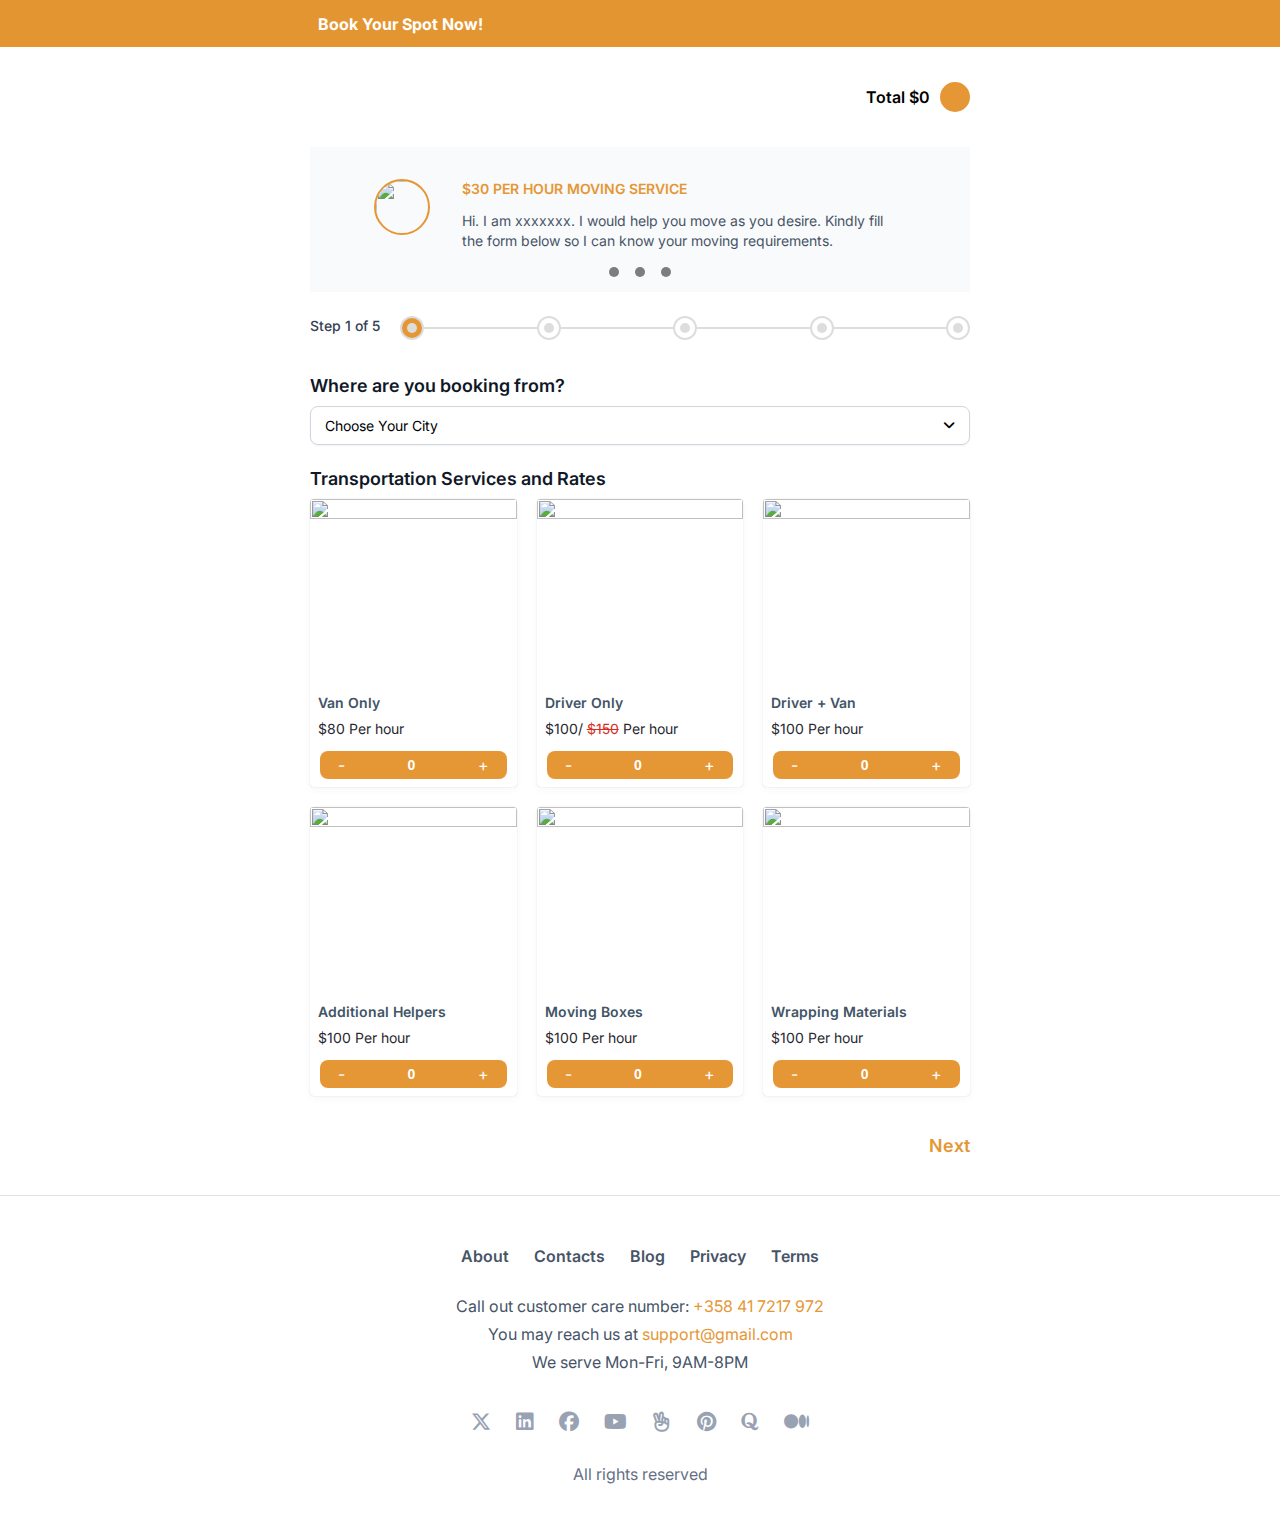
==== commit adba2324: "update" ====
--- a/frontend/index.html
+++ b/frontend/index.html
@@ -18,7 +18,7 @@
         <div class="container">
             <!-- logo -->
             <a href="/index.html" class="logo-area">
-                <img src="./logo.png" alt="" class="site-logo">
+                <img src="assets/" alt="" class="site-logo">
                 <p class="site-name">Book Your Spot Now!</p>
             </a>
         </div>
--- a/frontend/slider.css
+++ b/frontend/slider.css
@@ -0,0 +1,134 @@
+/* @import url('https://fonts.googleapis.com/css2?family=Ubuntu:wght@400;500;700&display=swap'); */
+
+.carousel {
+    display: flex;
+    flex-direction: column;
+    gap: 1rem;
+    overflow: hidden;
+    background: #f9fafb;
+    margin-bottom: 24px;
+    padding-bottom: 15px;
+}
+@keyframes change-slide {
+    0%,
+    20% {
+        transform: translateX(0);
+    }
+    40%,
+    60% {
+        transform: translateX(calc(-100% - 1rem));
+    }
+    80%,
+    100% {
+        transform: translateX(calc(-200% - 2rem));
+    }
+}
+@keyframes nav1 {
+    0%,
+    20% {
+        opacity: 1;
+    }
+    40%,
+    60% {
+        opacity: 0.5;
+    }
+    80%,
+    100% {
+        opacity: 0.5;
+    }
+}
+@keyframes nav2 {
+    0%,
+    20% {
+        opacity: 0.5;
+    }
+    40%,
+    60% {
+        opacity: 1;
+    }
+    80%,
+    100% {
+        opacity: 0.5;
+    }
+}
+@keyframes nav3 {
+    0%,
+    20% {
+        opacity: 0.5;
+    }
+    40%,
+    60% {
+        opacity: 0.5;
+    }
+    80%,
+    100% {
+        opacity: 1;
+    }
+}
+.carousel__slides {
+    display: flex;
+    gap: 10px;
+    width: 100%;
+    transition: transform 0.5s ease-in-out;
+    animation-name: change-slide;
+    animation-duration: 12s;
+    animation-iteration-count: infinite;
+    animation-direction: alternate;
+    animation-play-state: running;
+}
+.carousel__slid {
+    flex: 1 0 100%;
+    display: flex;
+    flex-direction: column;
+    gap: 1rem;
+}
+.carousel__control {
+    display: flex;
+    gap: 1rem;
+    justify-content: center;
+    align-items: center;
+}
+.carousel__nav {
+    width: 10px;
+    height: 10px;
+    display: inline-block;
+    background-color: black;
+    border-radius: 25px;
+    opacity: 0.5;
+    cursor: pointer;
+    transition: 0.3s;
+}
+#carousel__nav1 {
+    animation-name: nav1;
+}
+#carousel__nav2 {
+    animation-name: nav2;
+}
+#carousel__nav3 {
+    animation-name: nav3;
+}
+.carousel__nav {
+    animation-duration: 12s;
+    animation-iteration-count: infinite;
+    animation-direction: alternate;
+    animation-play-state: running;
+}
+.carousel__btn:checked ~ .carousel .carousel__slides,
+.carousel__btn:checked ~ .carousel .carousel__nav {
+    animation: none;
+}
+.carousel__nav:hover,
+#carousel__btn1:checked ~ .carousel #carousel__nav1,
+#carousel__btn2:checked ~ .carousel #carousel__nav2,
+#carousel__btn3:checked ~ .carousel #carousel__nav3 {
+    opacity: 1;
+}
+#carousel__btn1:checked ~ .carousel .carousel__slides {
+    transform: translateX(0);
+}
+#carousel__btn2:checked ~ .carousel .carousel__slides {
+    transform: translateX(-100%);
+}
+#carousel__btn3:checked ~ .carousel .carousel__slides {
+    transform: translateX(-200%);
+}
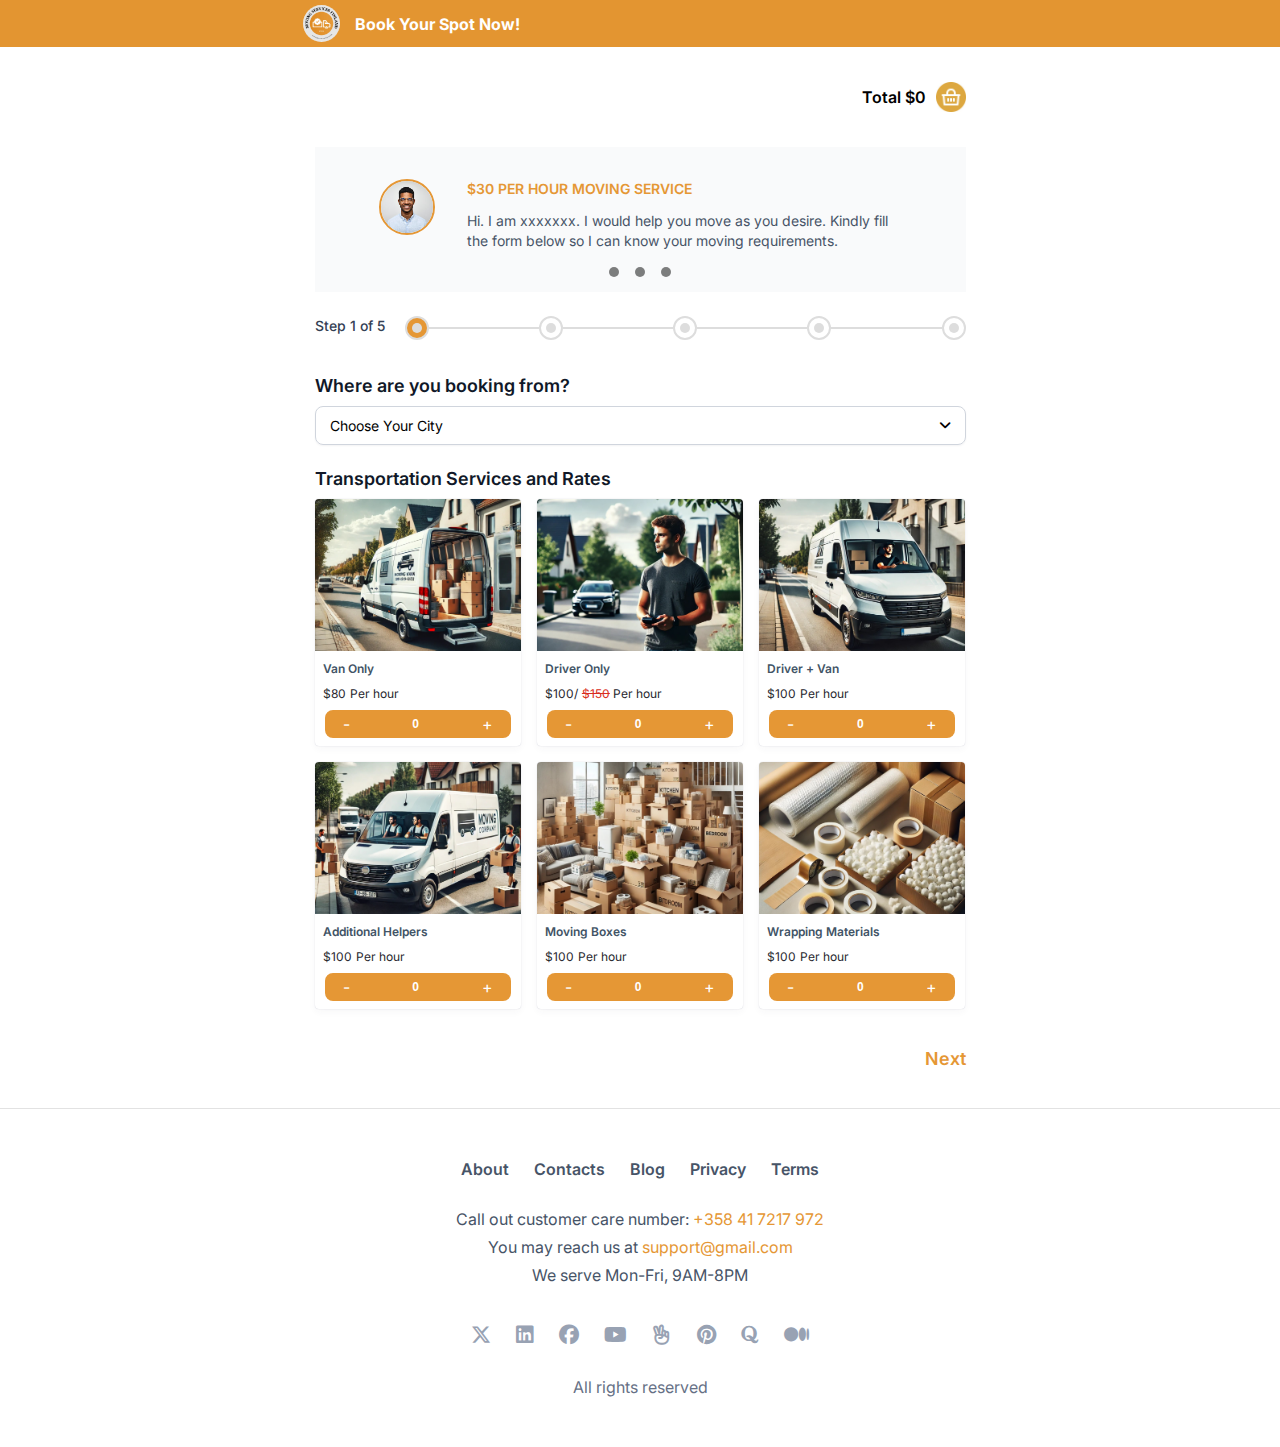
==== commit 6271de04: "Update" ====
--- a/frontend/index.html
+++ b/frontend/index.html
@@ -2,100 +2,101 @@
 <html lang="en">
 
 <head>
-    <meta charset="UTF-8">
-    <meta name="viewport" content="width=device-width, initial-scale=1.0">
-    <title>Spot Booking</title>
-    <link rel="icon" href="./logo.png">
-
-    <link rel="stylesheet" href="./slider.css">
-    <link rel="stylesheet" href="./style.css">
-    <link rel="stylesheet" href="https://cdnjs.cloudflare.com/ajax/libs/font-awesome/6.5.2/css/all.min.css">
+  <meta charset="UTF-8">
+  <meta name="viewport" content="width=device-width, initial-scale=1.0">
+  <title>Spot Booking</title>
+  <link rel="icon" href="./logo.png">
+
+  <link rel="stylesheet" href="./slider.css">
+  <link rel="stylesheet" href="./style.css">
+  <link rel="stylesheet" href="https://cdnjs.cloudflare.com/ajax/libs/font-awesome/6.5.2/css/all.min.css">
 
 </head>
 
 <body>
-    <header>
-        <div class="container">
-            <!-- logo -->
-            <a href="/index.html" class="logo-area">
-                <img src="assets/" alt="" class="site-logo">
-                <p class="site-name">Book Your Spot Now!</p>
-            </a>
-        </div>
-    </header>
-
-    <main>
-        <div class="container">
-            <div class="slider_wp">
-                <!-- slider one -->
-                <div class="slider">
-                    <div class="slider_header">
-                        <!-- back btn -->
-                        <div class="back_btn">
-
-
-                        </div>
-
-                        <!-- cart price area -->
-                        <div class="total-cart-price-area">
-                            <div>Total $<span class="price">0</span></div>
-                            <a class="cart-icon"><img src="./cart.jpg" alt=""><span class="qty d-none"></span></a>
-                        </div>
-
-
-                        <input class="carousel__btn" type="radio" name="carousel-control" id="carousel__btn1" hidden />
-                        <input class="carousel__btn" type="radio" name="carousel-control" id="carousel__btn2" hidden />
-                        <input class="carousel__btn" type="radio" name="carousel-control" id="carousel__btn3" hidden />
-                        <div class="carousel">
-                            <div class="carousel__slides">
-                                <div class="carousel__slid">
-                                    <!-- profile -->
-                                    <div class="profile">
-                                        <img src="./pro.png" alt="" class="profile_img">
-                                        <div class="pro_txt">
-                                            <p class="pro_heading">$30 PER HOUR MOVING SERVICE </p>
-                                            <p class="pro_para">Hi. I am xxxxxxx. I would help you move as you desire.
-                                                Kindly fill
-                                                the
-                                                form below so I can know your moving requirements.</p>
-                                        </div>
-                                    </div>
-                                </div>
-                                <div class="carousel__slid">
-                                    <!-- profile -->
-                                    <div class="profile">
-                                        <img src="./pro.png" alt="" class="profile_img">
-                                        <div class="pro_txt">
-                                            <p class="pro_heading">This is slider 2</p>
-                                            <p class="pro_para">Lorem ipsum dolor sit amet consectetur, adipisicing elit. Dolorem a aliquid ipsa amet expedita, voluptatum eum</p>
-                                        </div>
-                                    </div>
-                                </div>
-                                <div class="carousel__slid">
-                                    <!-- profile -->
-                                    <div class="profile">
-                                        <img src="./pro.png" alt="" class="profile_img">
-                                        <div class="pro_txt">
-                                            <p class="pro_heading">3rd no carousel </p>
-                                            <p class="pro_para">Hi. I am yyyyyy. I would help you move as you desire.
-                                                Kindly fill
-                                                the
-                                                form below so I can know your moving requirements.</p>
-                                        </div>
-                                    </div>
-                                </div>
-                            </div>
-                            <div class="carousel__control">
-                                <label for="carousel__btn1" id="carousel__nav1" class="carousel__nav"></label>
-
-                                <label for="carousel__btn2" id="carousel__nav2" class="carousel__nav"></label>
-
-                                <label for="carousel__btn3" id="carousel__nav3" class="carousel__nav"></label>
-                            </div>
-                        </div>
-                        <!-- profile -->
-                        <!-- <div class="profile">
-                            <img src="./pro.png" alt="" class="profile_img">
+  <header>
+    <div class="container">
+      <!-- logo -->
+      <a href="/index.html" class="logo-area">
+        <img src="./assets/logo.png" alt="" class="site-logo">
+        <p class="site-name">Book Your Spot Now!</p>
+      </a>
+    </div>
+  </header>
+
+  <main>
+    <div class="container">
+      <div class="slider_wp">
+        <!-- slider one -->
+        <div class="slider">
+          <div class="slider_header">
+            <!-- back btn -->
+            <div class="back_btn">
+
+
+            </div>
+
+            <!-- cart price area -->
+            <div class="total-cart-price-area">
+              <div>Total $<span class="price">0</span></div>
+              <a class="cart-icon"><img src="./assets/cart.jpg" alt=""><span class="qty d-none"></span></a>
+            </div>
+
+
+            <input class="carousel__btn" type="radio" name="carousel-control" id="carousel__btn1" hidden />
+            <input class="carousel__btn" type="radio" name="carousel-control" id="carousel__btn2" hidden />
+            <input class="carousel__btn" type="radio" name="carousel-control" id="carousel__btn3" hidden />
+            <div class="carousel">
+              <div class="carousel__slides">
+                <div class="carousel__slid">
+                  <!-- profile -->
+                  <div class="profile">
+                    <img src="./assets/pro.png" alt="" class="profile_img">
+                    <div class="pro_txt">
+                      <p class="pro_heading">$30 PER HOUR MOVING SERVICE </p>
+                      <p class="pro_para">Hi. I am xxxxxxx. I would help you move as you desire.
+                        Kindly fill
+                        the
+                        form below so I can know your moving requirements.</p>
+                    </div>
+                  </div>
+                </div>
+                <div class="carousel__slid">
+                  <!-- profile -->
+                  <div class="profile">
+                    <img src="./assets/pro.png" alt="" class="profile_img">
+                    <div class="pro_txt">
+                      <p class="pro_heading">This is slider 2</p>
+                      <p class="pro_para">Lorem ipsum dolor sit amet consectetur, adipisicing elit. Dolorem a aliquid
+                        ipsa amet expedita, voluptatum eum</p>
+                    </div>
+                  </div>
+                </div>
+                <div class="carousel__slid">
+                  <!-- profile -->
+                  <div class="profile">
+                    <img src="./assets/pro.png" alt="" class="profile_img">
+                    <div class="pro_txt">
+                      <p class="pro_heading">3rd no carousel </p>
+                      <p class="pro_para">Hi. I am yyyyyy. I would help you move as you desire.
+                        Kindly fill
+                        the
+                        form below so I can know your moving requirements.</p>
+                    </div>
+                  </div>
+                </div>
+              </div>
+              <div class="carousel__control">
+                <label for="carousel__btn1" id="carousel__nav1" class="carousel__nav"></label>
+
+                <label for="carousel__btn2" id="carousel__nav2" class="carousel__nav"></label>
+
+                <label for="carousel__btn3" id="carousel__nav3" class="carousel__nav"></label>
+              </div>
+            </div>
+            <!-- profile -->
+            <!-- <div class="profile">
+                            <img src="./assets/pro.png" alt="" class="profile_img">
                             <div class="pro_txt">
                                 <p class="pro_heading">$30 PER HOUR MOVING SERVICE </p>
                                 <p class="pro_para">Hi. I am xxxxxxx. I would help you move as you desire. Kindly fill
@@ -103,84 +104,84 @@
                                     form below so I can know your moving requirements.</p>
                             </div>
                         </div> -->
-                    </div>
-
-                    <!-- ------------------- form one ------------------------------------- -->
-                    <div class="form_body active">
-                        <!-- step -->
-                        <div class="step_wp">
-                            <p class="step_txt">Step 1 of 5</p>
-                            <div class="step_points">
-                                <div class="step_round active">
-                                    <div class="step_bolt"></div>
-                                </div>
-                                <div class="step_line"></div>
-                                <div class="step_round">
-                                    <div class="step_bolt"></div>
-                                </div>
-                                <div class="step_line"></div>
-                                <div class="step_round">
-                                    <div class="step_bolt"></div>
-                                </div>
-                                <div class="step_line"></div>
-                                <div class="step_round">
-                                    <div class="step_bolt"></div>
-                                </div>
-                                <div class="step_line"></div>
-                                <div class="step_round">
-                                    <div class="step_bolt"></div>
-                                </div>
-                            </div>
-
-                        </div>
-                        <div class="form_heading">
-                            <h3 class="form_h_txt">Where are you booking from?</h3>
-
-                            <div class="select-menu">
-                                <div class="select">
-                                    <span>Choose Your City</span>
-                                    <i class="fas fa-angle-down"></i>
-                                </div>
-                                <div class="options-list">
-                                    <div class="option">Choose Your City</div>
-                                    <div class="option">Helsinki</div>
-                                    <div class="option">Vantaa</div>
-                                    <div class="option">Oulu</div>
-                                    <div class="option">Jyväskylä</div>
-                                    <div class="option">Pori</div>
-                                    <div class="option">Nokia</div>
-                                    <div class="option">Espoo</div>
-                                    <div class="option">Tampere</div>
-                                    <div class="option">Turku</div>
-                                    <div class="option">Rovaniemi</div>
-
-                                </div>
-                            </div>
-
-
-                            <script>
-                                const select = document.querySelector(".select");
-                                const options_list = document.querySelector(".options-list");
-                                const options = document.querySelectorAll(".option");
-
-                                //show & hide options list
-                                select.addEventListener("click", () => {
-                                    options_list.classList.toggle("active");
-                                    select.querySelector(".fa-angle-down").classList.toggle("fa-angle-up");
-                                });
-
-                                //select option
-                                options.forEach((option) => {
-                                    option.addEventListener("click", () => {
-                                        options.forEach((option) => { option.classList.remove('selected') });
-                                        select.querySelector("span").innerHTML = option.innerHTML;
-                                        option.classList.add("selected");
-                                        options_list.classList.toggle("active");
-                                        select.querySelector(".fa-angle-down").classList.toggle("fa-angle-up");
-                                    });
-                                });
-                            </script>
-                            <!-- <select name="city" id="city" class="city_select">
+          </div>
+
+          <!-- ------------------- form one ------------------------------------- -->
+          <div class="form_body active">
+            <!-- step -->
+            <div class="step_wp">
+              <p class="step_txt">Step 1 of 5</p>
+              <div class="step_points">
+                <div class="step_round active">
+                  <div class="step_bolt"></div>
+                </div>
+                <div class="step_line"></div>
+                <div class="step_round">
+                  <div class="step_bolt"></div>
+                </div>
+                <div class="step_line"></div>
+                <div class="step_round">
+                  <div class="step_bolt"></div>
+                </div>
+                <div class="step_line"></div>
+                <div class="step_round">
+                  <div class="step_bolt"></div>
+                </div>
+                <div class="step_line"></div>
+                <div class="step_round">
+                  <div class="step_bolt"></div>
+                </div>
+              </div>
+
+            </div>
+            <div class="form_heading">
+              <h3 class="form_h_txt">Where are you booking from?</h3>
+
+              <div class="select-menu">
+                <div class="select">
+                  <span>Choose Your City</span>
+                  <i class="fas fa-angle-down"></i>
+                </div>
+                <div class="options-list">
+                  <div class="option">Choose Your City</div>
+                  <div class="option">Helsinki</div>
+                  <div class="option">Vantaa</div>
+                  <div class="option">Oulu</div>
+                  <div class="option">Jyväskylä</div>
+                  <div class="option">Pori</div>
+                  <div class="option">Nokia</div>
+                  <div class="option">Espoo</div>
+                  <div class="option">Tampere</div>
+                  <div class="option">Turku</div>
+                  <div class="option">Rovaniemi</div>
+
+                </div>
+              </div>
+
+
+              <script>
+                const select = document.querySelector(".select");
+                const options_list = document.querySelector(".options-list");
+                const options = document.querySelectorAll(".option");
+
+                //show & hide options list
+                select.addEventListener("click", () => {
+                  options_list.classList.toggle("active");
+                  select.querySelector(".fa-angle-down").classList.toggle("fa-angle-up");
+                });
+
+                //select option
+                options.forEach((option) => {
+                  option.addEventListener("click", () => {
+                    options.forEach((option) => { option.classList.remove('selected') });
+                    select.querySelector("span").innerHTML = option.innerHTML;
+                    option.classList.add("selected");
+                    options_list.classList.toggle("active");
+                    select.querySelector(".fa-angle-down").classList.toggle("fa-angle-up");
+                  });
+                });
+              </script>
+              <!-- <select name="city" id="city" class="city_select">
     
                                 <option value="">Choose your city </option>
                                 <option value="Helsinki">Helsinki</option>
@@ -196,894 +197,860 @@
                                 <option value="Rovaniemi">Rovaniemi</option>
                                 
                             </select> -->
-                            <div class="tatal_amount">
-                                <h3 class="total_h_txt">Transportation Services and Rates</h3>
+              <div class="tatal_amount">
+                <h3 class="total_h_txt">Transportation Services and Rates</h3>
+              </div>
+
+            </div>
+            <!-- form card -->
+            <div class="form_card_wp">
+              <!-- form card 1 -->
+              <div class="form_card">
+                <div class="form_card_img_wp">
+                  <img src="./assets/van-only.jpg" alt="" class="form_card_img">
+                  <!-- pop up card -->
+                  <div class="pop_up_card_wp">
+                    <div class="pop_up_card card">
+                      <div class="card-header">
+                        <div class="pop_up_card_img_wp">
+                          <img src="./assets/van-only.jpg" alt="" class="pop_up_card_img">
+                        </div>
+                      </div>
+                      <div class="card-body">
+                        <div class="btn-close">
+                          <svg class="popup_close" xmlns="http://www.w3.org/2000/svg" width="24" height="24"
+                            viewBox="0 0 24 24" fill="none">
+                            <path d="M18 6L6 18M6 6L18 18" stroke="black" stroke-width="2" stroke-linecap="round"
+                              stroke-linejoin="round" />
+                          </svg>
+                        </div>
+                        <div class="pop_up_card_txt_wp">
+                          <p class="pop_up_card_h product-name">Van Only</p>
+                          <p class="pop_up_card_p">$<span class="card-price">80</span> Per
+                            hour
+                          </p>
+                        </div>
+                        <div class="card-subtitle">
+                          Hi. I am xxxxx. I would help you move as you desire. kindly fill the
+                          form below so I can know your moving
+                          requirements.
+                        </div>
+                        <div class="card-cart-area">
+                          <div class="pop_up_card_van_amount">
+                            <h4 class="pop_up_card_amount_h">How many hours?</h4>
+                            <div class="pop_up_card_numbers">
+                              <p class="min">-</p>
+                              <input type="number" value="0" class="pop_num item-qty">
+                              <p class="max">+</p>
                             </div>
-                            
-                        </div>
-                        <!-- form card -->
-                        <div class="form_card_wp">
-                            <!-- form card 1 -->
-                            <div class="form_card">
-                                <div class="form_card_img_wp">
-                                    <img src="./van-only.jpg" alt="" class="form_card_img">
-                                    <!-- pop up card -->
-                                    <div class="pop_up_card_wp">
-                                        <div class="pop_up_card card">
-                                            <div class="card-header">
-                                                <div class="pop_up_card_img_wp">
-                                                    <img src="./van-only.jpg" alt="" class="pop_up_card_img">
-                                                </div>
-                                            </div>
-                                            <div class="card-body">
-                                                <div class="btn-close">
-                                                    <svg class="popup_close" xmlns="http://www.w3.org/2000/svg"
-                                                        width="24" height="24" viewBox="0 0 24 24" fill="none">
-                                                        <path d="M18 6L6 18M6 6L18 18" stroke="black" stroke-width="2"
-                                                            stroke-linecap="round" stroke-linejoin="round" />
-                                                    </svg>
-                                                </div>
-                                                <div class="pop_up_card_txt_wp">
-                                                    <p class="pop_up_card_h product-name">Van Only</p>
-                                                    <p class="pop_up_card_p">$<span class="card-price">80</span> Per
-                                                        hour
-                                                    </p>
-                                                </div>
-                                                <div class="card-subtitle">
-                                                    Hi. I am xxxxx. I would help you move as you desire. kindly fill the
-                                                    form below so I can know your moving
-                                                    requirements.
-                                                </div>
-                                                <div class="card-cart-area">
-                                                    <div class="pop_up_card_van_amount">
-                                                        <h4 class="pop_up_card_amount_h">How many hours?</h4>
-                                                        <div class="pop_up_card_numbers">
-                                                            <p class="min">-</p>
-                                                            <input type="number" value="0" class="pop_num item-qty">
-                                                            <p class="max">+</p>
-                                                        </div>
-                                                    </div>
-                                                    <div class="card-cart-btn-area">
-                                                        <h4 class="pop_up_card_amount_h">Total: $<span
-                                                                class="card-total-price">0</span></h4>
-                                                        <button class="add_btn_pop_up">Add to cart</button>
-                                                    </div>
-                                                </div>
-                                            </div>
-                                        </div>
-                                    </div> <!-- pop up card end -->
-                                </div>
-                                <div class="form_card_txt_wp">
-                                    <h4 class="form_card_heading product-name">Van Only</h4>
-                                    <div class="form_card_price_wp">
-                                        <p>$</p>
-                                        <p id="per_h_price" class="card-price">80</p>
-                                        <p>Per hour</p>
-                                    </div>
-                                </div>
-                                <div class="add_to_cart_wrapper">
-                                    <button id="add_cart" class="hide">Add</button>
-                                    <div class="add_cart_two">
-                                        <p id="min">-</p>
-                                        <input type="number" id="item_number" value="0">
-                                        <p id="max">+</p>
-                                    </div>
-                                    <!-- <div class="add_cart_two pop_up_card_numbers" style="background: #E59735;">
+                          </div>
+                          <div class="card-cart-btn-area">
+                            <h4 class="pop_up_card_amount_h">Total: $<span class="card-total-price">0</span></h4>
+                            <button class="add_btn_pop_up">Add to cart</button>
+                          </div>
+                        </div>
+                      </div>
+                    </div>
+                  </div> <!-- pop up card end -->
+                </div>
+                <div class="form_card_txt_wp">
+                  <h4 class="form_card_heading product-name">Van Only</h4>
+                  <div class="form_card_price_wp">
+                    <p>$</p>
+                    <p id="per_h_price" class="card-price">80</p>
+                    <p>Per hour</p>
+                  </div>
+                </div>
+                <div class="add_to_cart_wrapper">
+                  <button id="add_cart" class="hide">Add</button>
+                  <div class="add_cart_two">
+                    <p id="min">-</p>
+                    <input type="number" id="item_number" value="0">
+                    <p id="max">+</p>
+                  </div>
+                  <!-- <div class="add_cart_two pop_up_card_numbers" style="background: #E59735;">
                                         <p class="min" style="color: #fff;">-</p>
                                         <input type="number" value="0" class="pop_num"
                                             style="color: #fff; background-color: transparent;">
                                         <p class="max" style="color: #fff;">+</p>
                                     </div> -->
-                                </div>
-
-
+                </div>
+
+
+              </div>
+              <!-- form card 2 -->
+              <div class="form_card">
+
+                <div class="form_card_img_wp">
+                  <img src="./assets/driver-only.jpg" alt="" class="form_card_img">
+                  <!-- pop up card -->
+                  <div class="pop_up_card_wp">
+                    <div class="pop_up_card card">
+                      <div class="card-header">
+                        <div class="pop_up_card_img_wp">
+                          <img src="./assets/driver-only.jpg" alt="" class="pop_up_card_img">
+                        </div>
+                      </div>
+                      <div class="card-body">
+                        <div class="btn-close">
+                          <svg class="popup_close" xmlns="http://www.w3.org/2000/svg" width="24" height="24"
+                            viewBox="0 0 24 24" fill="none">
+                            <path d="M18 6L6 18M6 6L18 18" stroke="black" stroke-width="2" stroke-linecap="round"
+                              stroke-linejoin="round" />
+                          </svg>
+                        </div>
+                        <div class="pop_up_card_txt_wp">
+                          <p class="pop_up_card_h product-name">Driver Only</p>
+                          <p class="pop_up_card_p">$<span class="card-price">100</span> Per
+                            hour
+                          </p>
+                        </div>
+                        <div class="card-subtitle">
+                          Hi. I am xxxxx. I would help you move as you desire. kindly fill the
+                          form below so I can know your moving
+                          requirements.
+                        </div>
+                        <div class="card-cart-area">
+                          <div class="pop_up_card_van_amount">
+                            <h4 class="pop_up_card_amount_h">How many hours?</h4>
+                            <div class="pop_up_card_numbers">
+                              <p class="min">-</p>
+                              <input type="number" value="0" class="pop_num item-qty">
+                              <p class="max">+</p>
                             </div>
-                            <!-- form card 2 -->
-                            <div class="form_card">
-
-                                <div class="form_card_img_wp">
-                                    <img src="./driver-only.jpg" alt="" class="form_card_img">
-                                    <!-- pop up card -->
-                                    <div class="pop_up_card_wp">
-                                        <div class="pop_up_card card">
-                                            <div class="card-header">
-                                                <div class="pop_up_card_img_wp">
-                                                    <img src="./driver-only.jpg" alt="" class="pop_up_card_img">
-                                                </div>
-                                            </div>
-                                            <div class="card-body">
-                                                <div class="btn-close">
-                                                    <svg class="popup_close" xmlns="http://www.w3.org/2000/svg"
-                                                        width="24" height="24" viewBox="0 0 24 24" fill="none">
-                                                        <path d="M18 6L6 18M6 6L18 18" stroke="black" stroke-width="2"
-                                                            stroke-linecap="round" stroke-linejoin="round" />
-                                                    </svg>
-                                                </div>
-                                                <div class="pop_up_card_txt_wp">
-                                                    <p class="pop_up_card_h product-name">Driver Only</p>
-                                                    <p class="pop_up_card_p">$<span class="card-price">100</span> Per
-                                                        hour
-                                                    </p>
-                                                </div>
-                                                <div class="card-subtitle">
-                                                    Hi. I am xxxxx. I would help you move as you desire. kindly fill the
-                                                    form below so I can know your moving
-                                                    requirements.
-                                                </div>
-                                                <div class="card-cart-area">
-                                                    <div class="pop_up_card_van_amount">
-                                                        <h4 class="pop_up_card_amount_h">How many hours?</h4>
-                                                        <div class="pop_up_card_numbers">
-                                                            <p class="min">-</p>
-                                                            <input type="number" value="0" class="pop_num item-qty">
-                                                            <p class="max">+</p>
-                                                        </div>
-                                                    </div>
-                                                    <div class="card-cart-btn-area">
-                                                        <h4 class="pop_up_card_amount_h">Total: $<span
-                                                                class="card-total-price">0</span></h4>
-                                                        <button class="add_btn_pop_up">Add to cart</button>
-                                                    </div>
-                                                </div>
-                                            </div>
-                                        </div>
-                                    </div> <!-- pop up card end -->
-                                </div>
-                                <div class="form_card_txt_wp">
-                                    <h4 class="form_card_heading product-name">Driver Only</h4>
-                                    <div class="form_card_price_wp">
-                                        <p>$</p>
-                                        <p id="per_h_price" class="card-price">100/</p>
-                                        <p><span style="color: #D92D20; text-decoration: line-through;">$150</span> Per
-                                            hour
-                                        </p>
-                                    </div>
-                                </div>
-                                <div class="add_to_cart_wrapper">
-                                    <button id="add_cart" class="hide">Add</button>
-                                    <div class="add_cart_two">
-                                        <p id="min">-</p>
-                                        <input type="number" id="item_number" value="0">
-                                        <p id="max">+</p>
-                                    </div>
-                                    <!-- <div class="add_cart_two pop_up_card_numbers" style="background: #E59735;">
+                          </div>
+                          <div class="card-cart-btn-area">
+                            <h4 class="pop_up_card_amount_h">Total: $<span class="card-total-price">0</span></h4>
+                            <button class="add_btn_pop_up">Add to cart</button>
+                          </div>
+                        </div>
+                      </div>
+                    </div>
+                  </div> <!-- pop up card end -->
+                </div>
+                <div class="form_card_txt_wp">
+                  <h4 class="form_card_heading product-name">Driver Only</h4>
+                  <div class="form_card_price_wp">
+                    <p>$</p>
+                    <p id="per_h_price" class="card-price">100/</p>
+                    <p><span style="color: #D92D20; text-decoration: line-through;">$150</span> Per
+                      hour
+                    </p>
+                  </div>
+                </div>
+                <div class="add_to_cart_wrapper">
+                  <button id="add_cart" class="hide">Add</button>
+                  <div class="add_cart_two">
+                    <p id="min">-</p>
+                    <input type="number" id="item_number" value="0">
+                    <p id="max">+</p>
+                  </div>
+                  <!-- <div class="add_cart_two pop_up_card_numbers" style="background: #E59735;">
                                         <p class="min" style="color: #fff;">-</p>
                                         <input type="number" value="0" class="pop_num"
                                             style="color: #fff; background-color: transparent;">
                                         <p class="max" style="color: #fff;">+</p>
                                     </div> -->
-                                </div>
-
+                </div>
+
+              </div>
+              <!-- form card 3 ----------------------- -->
+              <div class="form_card">
+
+                <div class="form_card_img_wp">
+                  <img src="./assets/driver-and-van.jpg" alt="" class="form_card_img">
+                  <!-- pop up card -->
+                  <div class="pop_up_card_wp">
+                    <div class="pop_up_card card">
+                      <div class="card-header">
+                        <div class="pop_up_card_img_wp">
+                          <img src="./assets/driver-and-van.jpg" alt="" class="pop_up_card_img">
+                        </div>
+                      </div>
+                      <div class="card-body">
+                        <div class="btn-close">
+                          <svg class="popup_close" xmlns="http://www.w3.org/2000/svg" width="24" height="24"
+                            viewBox="0 0 24 24" fill="none">
+                            <path d="M18 6L6 18M6 6L18 18" stroke="black" stroke-width="2" stroke-linecap="round"
+                              stroke-linejoin="round" />
+                          </svg>
+                        </div>
+                        <div class="pop_up_card_txt_wp">
+                          <p class="pop_up_card_h product-name">Driver + Van</p>
+                          <p class="pop_up_card_p">$<span class="card-price">100</span> Per
+                            hour
+                          </p>
+                        </div>
+                        <div class="card-subtitle">
+                          Hi. I am xxxxx. I would help you move as you desire. kindly fill the
+                          form below so I can know your moving
+                          requirements.
+                        </div>
+                        <div class="card-cart-area">
+                          <div class="pop_up_card_van_amount">
+                            <h4 class="pop_up_card_amount_h">How many hours?</h4>
+                            <div class="pop_up_card_numbers">
+                              <p class="min">-</p>
+                              <input type="number" value="0" class="pop_num item-qty">
+                              <p class="max">+</p>
                             </div>
-                            <!-- form card 3 ----------------------- -->
-                            <div class="form_card">
-
-                                <div class="form_card_img_wp">
-                                    <img src="./driver-and-van.jpg" alt="" class="form_card_img">
-                                    <!-- pop up card -->
-                                    <div class="pop_up_card_wp">
-                                        <div class="pop_up_card card">
-                                            <div class="card-header">
-                                                <div class="pop_up_card_img_wp">
-                                                    <img src="./driver-and-van.jpg" alt="" class="pop_up_card_img">
-                                                </div>
-                                            </div>
-                                            <div class="card-body">
-                                                <div class="btn-close">
-                                                    <svg class="popup_close" xmlns="http://www.w3.org/2000/svg"
-                                                        width="24" height="24" viewBox="0 0 24 24" fill="none">
-                                                        <path d="M18 6L6 18M6 6L18 18" stroke="black" stroke-width="2"
-                                                            stroke-linecap="round" stroke-linejoin="round" />
-                                                    </svg>
-                                                </div>
-                                                <div class="pop_up_card_txt_wp">
-                                                    <p class="pop_up_card_h product-name">Driver + Van</p>
-                                                    <p class="pop_up_card_p">$<span class="card-price">100</span> Per
-                                                        hour
-                                                    </p>
-                                                </div>
-                                                <div class="card-subtitle">
-                                                    Hi. I am xxxxx. I would help you move as you desire. kindly fill the
-                                                    form below so I can know your moving
-                                                    requirements.
-                                                </div>
-                                                <div class="card-cart-area">
-                                                    <div class="pop_up_card_van_amount">
-                                                        <h4 class="pop_up_card_amount_h">How many hours?</h4>
-                                                        <div class="pop_up_card_numbers">
-                                                            <p class="min">-</p>
-                                                            <input type="number" value="0" class="pop_num item-qty">
-                                                            <p class="max">+</p>
-                                                        </div>
-                                                    </div>
-                                                    <div class="card-cart-btn-area">
-                                                        <h4 class="pop_up_card_amount_h">Total: $<span
-                                                                class="card-total-price">0</span></h4>
-                                                        <button class="add_btn_pop_up">Add to cart</button>
-                                                    </div>
-                                                </div>
-                                            </div>
-                                        </div>
-                                    </div> <!-- pop up card end -->
-                                </div>
-                                <div class="form_card_txt_wp">
-                                    <h4 class="form_card_heading product-name">Driver + Van</h4>
-                                    <div class="form_card_price_wp">
-                                        <p>$</p>
-                                        <p id="per_h_price" class="card-price">100</p>
-                                        <p>Per hour</p>
-                                    </div>
-                                </div>
-                                <div class="add_to_cart_wrapper">
-                                    <button id="add_cart" class="hide">Add</button>
-                                    <div class="add_cart_two">
-                                        <p id="min">-</p>
-                                        <input type="number" id="item_number" value="0">
-                                        <p id="max">+</p>
-                                    </div>
-                                    <!-- <div class="add_cart_two pop_up_card_numbers" style="background: #E59735;">
+                          </div>
+                          <div class="card-cart-btn-area">
+                            <h4 class="pop_up_card_amount_h">Total: $<span class="card-total-price">0</span></h4>
+                            <button class="add_btn_pop_up">Add to cart</button>
+                          </div>
+                        </div>
+                      </div>
+                    </div>
+                  </div> <!-- pop up card end -->
+                </div>
+                <div class="form_card_txt_wp">
+                  <h4 class="form_card_heading product-name">Driver + Van</h4>
+                  <div class="form_card_price_wp">
+                    <p>$</p>
+                    <p id="per_h_price" class="card-price">100</p>
+                    <p>Per hour</p>
+                  </div>
+                </div>
+                <div class="add_to_cart_wrapper">
+                  <button id="add_cart" class="hide">Add</button>
+                  <div class="add_cart_two">
+                    <p id="min">-</p>
+                    <input type="number" id="item_number" value="0">
+                    <p id="max">+</p>
+                  </div>
+                  <!-- <div class="add_cart_two pop_up_card_numbers" style="background: #E59735;">
                                         <p class="min" style="color: #fff;">-</p>
                                         <input type="number" value="0" class="pop_num"
                                             style="color: #fff; background-color: transparent;">
                                         <p class="max" style="color: #fff;">+</p>
                                     </div> -->
-                                </div>
-
-
+                </div>
+
+
+              </div>
+              <!-- form card 4 -->
+              <div class="form_card">
+
+                <div class="form_card_img_wp">
+                  <img src="./assets/additional-helpers.jpg" alt="" class="form_card_img">
+                  <!-- pop up card -->
+                  <div class="pop_up_card_wp">
+                    <div class="pop_up_card card">
+                      <div class="card-header">
+                        <div class="pop_up_card_img_wp">
+                          <img src="./assets/additional-helpers.jpg" alt="" class="pop_up_card_img">
+                        </div>
+                      </div>
+                      <div class="card-body">
+                        <div class="btn-close">
+                          <svg class="popup_close" xmlns="http://www.w3.org/2000/svg" width="24" height="24"
+                            viewBox="0 0 24 24" fill="none">
+                            <path d="M18 6L6 18M6 6L18 18" stroke="black" stroke-width="2" stroke-linecap="round"
+                              stroke-linejoin="round" />
+                          </svg>
+                        </div>
+                        <div class="pop_up_card_txt_wp">
+                          <p class="pop_up_card_h product-name">Addition Helper</p>
+                          <p class="pop_up_card_p">$<span class="card-price">100</span> Per
+                            hour
+                          </p>
+                        </div>
+                        <div class="card-subtitle">
+                          Hi. I am xxxxx. I would help you move as you desire. kindly fill the
+                          form below so I can know your moving
+                          requirements.
+                        </div>
+                        <div class="card-cart-area">
+                          <div class="pop_up_card_van_amount">
+                            <h4 class="pop_up_card_amount_h">How many hours?</h4>
+                            <div class="pop_up_card_numbers">
+                              <p class="min">-</p>
+                              <input type="number" value="0" class="pop_num item-qty">
+                              <p class="max">+</p>
                             </div>
-                            <!-- form card 4 -->
-                            <div class="form_card">
-
-                                <div class="form_card_img_wp">
-                                    <img src="./additional-helpers.jpg" alt="" class="form_card_img">
-                                    <!-- pop up card -->
-                                    <div class="pop_up_card_wp">
-                                        <div class="pop_up_card card">
-                                            <div class="card-header">
-                                                <div class="pop_up_card_img_wp">
-                                                    <img src="./additional-helpers.jpg" alt="" class="pop_up_card_img">
-                                                </div>
-                                            </div>
-                                            <div class="card-body">
-                                                <div class="btn-close">
-                                                    <svg class="popup_close" xmlns="http://www.w3.org/2000/svg"
-                                                        width="24" height="24" viewBox="0 0 24 24" fill="none">
-                                                        <path d="M18 6L6 18M6 6L18 18" stroke="black" stroke-width="2"
-                                                            stroke-linecap="round" stroke-linejoin="round" />
-                                                    </svg>
-                                                </div>
-                                                <div class="pop_up_card_txt_wp">
-                                                    <p class="pop_up_card_h product-name">Addition Helper</p>
-                                                    <p class="pop_up_card_p">$<span class="card-price">100</span> Per
-                                                        hour
-                                                    </p>
-                                                </div>
-                                                <div class="card-subtitle">
-                                                    Hi. I am xxxxx. I would help you move as you desire. kindly fill the
-                                                    form below so I can know your moving
-                                                    requirements.
-                                                </div>
-                                                <div class="card-cart-area">
-                                                    <div class="pop_up_card_van_amount">
-                                                        <h4 class="pop_up_card_amount_h">How many hours?</h4>
-                                                        <div class="pop_up_card_numbers">
-                                                            <p class="min">-</p>
-                                                            <input type="number" value="0" class="pop_num item-qty">
-                                                            <p class="max">+</p>
-                                                        </div>
-                                                    </div>
-                                                    <div class="card-cart-btn-area">
-                                                        <h4 class="pop_up_card_amount_h">Total: $<span
-                                                                class="card-total-price">0</span></h4>
-                                                        <button class="add_btn_pop_up">Add to cart</button>
-                                                    </div>
-                                                </div>
-                                            </div>
-                                        </div>
-                                    </div> <!-- pop up card end -->
-                                </div>
-                                <div class="form_card_txt_wp">
-                                    <h4 class="form_card_heading product-name">Additional Helpers</h4>
-                                    <div class="form_card_price_wp">
-                                        <p>$</p>
-                                        <p id="per_h_price" class="card-price">100</p>
-                                        <p>Per hour</p>
-                                    </div>
-                                </div>
-                                <div class="add_to_cart_wrapper">
-                                    <button id="add_cart" class="hide">Add</button>
-                                    <div class="add_cart_two">
-                                        <p id="min">-</p>
-                                        <input type="number" id="item_number" value="0">
-                                        <p id="max">+</p>
-                                    </div>
-                                    <!-- <div class="add_cart_two pop_up_card_numbers" style="background: #E59735;">
+                          </div>
+                          <div class="card-cart-btn-area">
+                            <h4 class="pop_up_card_amount_h">Total: $<span class="card-total-price">0</span></h4>
+                            <button class="add_btn_pop_up">Add to cart</button>
+                          </div>
+                        </div>
+                      </div>
+                    </div>
+                  </div> <!-- pop up card end -->
+                </div>
+                <div class="form_card_txt_wp">
+                  <h4 class="form_card_heading product-name">Additional Helpers</h4>
+                  <div class="form_card_price_wp">
+                    <p>$</p>
+                    <p id="per_h_price" class="card-price">100</p>
+                    <p>Per hour</p>
+                  </div>
+                </div>
+                <div class="add_to_cart_wrapper">
+                  <button id="add_cart" class="hide">Add</button>
+                  <div class="add_cart_two">
+                    <p id="min">-</p>
+                    <input type="number" id="item_number" value="0">
+                    <p id="max">+</p>
+                  </div>
+                  <!-- <div class="add_cart_two pop_up_card_numbers" style="background: #E59735;">
                                         <p class="min" style="color: #fff;">-</p>
                                         <input type="number" value="0" class="pop_num"
                                             style="color: #fff; background-color: transparent;">
                                         <p class="max" style="color: #fff;">+</p>
                                     </div> -->
-                                </div>
-
+                </div>
+
+              </div>
+              <!-- form card 5 -->
+              <div class="form_card">
+
+                <div class="form_card_img_wp">
+                  <img src="./assets/moving-boxes.jpg" alt="" class="form_card_img">
+                  <!-- pop up card -->
+                  <div class="pop_up_card_wp">
+                    <div class="pop_up_card card">
+                      <div class="card-header">
+                        <div class="pop_up_card_img_wp">
+                          <img src="./assets/moving-boxes.jpg" alt="" class="pop_up_card_img">
+                        </div>
+                      </div>
+                      <div class="card-body">
+                        <div class="btn-close">
+                          <svg class="popup_close" xmlns="http://www.w3.org/2000/svg" width="24" height="24"
+                            viewBox="0 0 24 24" fill="none">
+                            <path d="M18 6L6 18M6 6L18 18" stroke="black" stroke-width="2" stroke-linecap="round"
+                              stroke-linejoin="round" />
+                          </svg>
+                        </div>
+                        <div class="pop_up_card_txt_wp">
+                          <p class="pop_up_card_h product-name">Moving Boxes</p>
+                          <p class="pop_up_card_p">$<span class="card-price">100</span> Per
+                            hour
+                          </p>
+                        </div>
+                        <div class="card-subtitle">
+                          Hi. I am xxxxx. I would help you move as you desire. kindly fill the
+                          form below so I can know your moving
+                          requirements.
+                        </div>
+                        <div class="card-cart-area">
+                          <div class="pop_up_card_van_amount">
+                            <h4 class="pop_up_card_amount_h">How many hours?</h4>
+                            <div class="pop_up_card_numbers">
+                              <p class="min">-</p>
+                              <input type="number" value="0" class="pop_num item-qty">
+                              <p class="max">+</p>
                             </div>
-                            <!-- form card 5 -->
-                            <div class="form_card">
-
-                                <div class="form_card_img_wp">
-                                    <img src="./moving-boxes.jpg" alt="" class="form_card_img">
-                                    <!-- pop up card -->
-                                    <div class="pop_up_card_wp">
-                                        <div class="pop_up_card card">
-                                            <div class="card-header">
-                                                <div class="pop_up_card_img_wp">
-                                                    <img src="./moving-boxes.jpg" alt="" class="pop_up_card_img">
-                                                </div>
-                                            </div>
-                                            <div class="card-body">
-                                                <div class="btn-close">
-                                                    <svg class="popup_close" xmlns="http://www.w3.org/2000/svg"
-                                                        width="24" height="24" viewBox="0 0 24 24" fill="none">
-                                                        <path d="M18 6L6 18M6 6L18 18" stroke="black" stroke-width="2"
-                                                            stroke-linecap="round" stroke-linejoin="round" />
-                                                    </svg>
-                                                </div>
-                                                <div class="pop_up_card_txt_wp">
-                                                    <p class="pop_up_card_h product-name">Moving Boxes</p>
-                                                    <p class="pop_up_card_p">$<span class="card-price">100</span> Per
-                                                        hour
-                                                    </p>
-                                                </div>
-                                                <div class="card-subtitle">
-                                                    Hi. I am xxxxx. I would help you move as you desire. kindly fill the
-                                                    form below so I can know your moving
-                                                    requirements.
-                                                </div>
-                                                <div class="card-cart-area">
-                                                    <div class="pop_up_card_van_amount">
-                                                        <h4 class="pop_up_card_amount_h">How many hours?</h4>
-                                                        <div class="pop_up_card_numbers">
-                                                            <p class="min">-</p>
-                                                            <input type="number" value="0" class="pop_num item-qty">
-                                                            <p class="max">+</p>
-                                                        </div>
-                                                    </div>
-                                                    <div class="card-cart-btn-area">
-                                                        <h4 class="pop_up_card_amount_h">Total: $<span
-                                                                class="card-total-price">0</span></h4>
-                                                        <button class="add_btn_pop_up">Add to cart</button>
-                                                    </div>
-                                                </div>
-                                            </div>
-                                        </div>
-                                    </div> <!-- pop up card end -->
-                                </div>
-                                <div class="form_card_txt_wp">
-                                    <h4 class="form_card_heading product-name">Moving Boxes</h4>
-                                    <div class="form_card_price_wp">
-                                        <p>$</p>
-                                        <p id="per_h_price" class="card-price">100</p>
-                                        <p>Per hour</p>
-                                    </div>
-                                </div>
-                                <div class="add_to_cart_wrapper">
-                                    <button id="add_cart" class="hide">Add</button>
-                                    <div class="add_cart_two">
-                                        <p id="min">-</p>
-                                        <input type="number" id="item_number" value="0">
-                                        <p id="max">+</p>
-                                    </div>
-                                    <!-- <div class="add_cart_two pop_up_card_numbers" style="background: #E59735;">
+                          </div>
+                          <div class="card-cart-btn-area">
+                            <h4 class="pop_up_card_amount_h">Total: $<span class="card-total-price">0</span></h4>
+                            <button class="add_btn_pop_up">Add to cart</button>
+                          </div>
+                        </div>
+                      </div>
+                    </div>
+                  </div> <!-- pop up card end -->
+                </div>
+                <div class="form_card_txt_wp">
+                  <h4 class="form_card_heading product-name">Moving Boxes</h4>
+                  <div class="form_card_price_wp">
+                    <p>$</p>
+                    <p id="per_h_price" class="card-price">100</p>
+                    <p>Per hour</p>
+                  </div>
+                </div>
+                <div class="add_to_cart_wrapper">
+                  <button id="add_cart" class="hide">Add</button>
+                  <div class="add_cart_two">
+                    <p id="min">-</p>
+                    <input type="number" id="item_number" value="0">
+                    <p id="max">+</p>
+                  </div>
+                  <!-- <div class="add_cart_two pop_up_card_numbers" style="background: #E59735;">
                                         <p class="min" style="color: #fff;">-</p>
                                         <input type="number" value="0" class="pop_num"
                                             style="color: #fff; background-color: transparent;">
                                         <p class="max" style="color: #fff;">+</p>
                                     </div> -->
-                                </div>
-
-
+                </div>
+
+
+              </div>
+              <!-- form card 6 -->
+              <div class="form_card">
+
+                <div class="form_card_img_wp">
+                  <img src="./assets/wrapping-materials.jpg" alt="" class="form_card_img">
+                  <!-- pop up card -->
+                  <div class="pop_up_card_wp">
+                    <div class="pop_up_card card">
+                      <div class="card-header">
+                        <div class="pop_up_card_img_wp">
+                          <img src="./assets/wrapping-materials.jpg" alt="" class="pop_up_card_img">
+                        </div>
+                      </div>
+                      <div class="card-body">
+                        <div class="btn-close">
+                          <svg class="popup_close" xmlns="http://www.w3.org/2000/svg" width="24" height="24"
+                            viewBox="0 0 24 24" fill="none">
+                            <path d="M18 6L6 18M6 6L18 18" stroke="black" stroke-width="2" stroke-linecap="round"
+                              stroke-linejoin="round" />
+                          </svg>
+                        </div>
+                        <div class="pop_up_card_txt_wp">
+                          <p class="pop_up_card_h product-name">Wrapping Materials</p>
+                          <p class="pop_up_card_p">$<span class="card-price">100</span> Per
+                            hour
+                          </p>
+                        </div>
+                        <div class="card-subtitle">
+                          Hi. I am xxxxx. I would help you move as you desire. kindly fill the
+                          form below so I can know your moving
+                          requirements.
+                        </div>
+                        <div class="card-cart-area">
+                          <div class="pop_up_card_van_amount">
+                            <h4 class="pop_up_card_amount_h">How many hours?</h4>
+                            <div class="pop_up_card_numbers">
+                              <p class="min">-</p>
+                              <input type="number" value="0" class="pop_num item-qty">
+                              <p class="max">+</p>
                             </div>
-                            <!-- form card 6 -->
-                            <div class="form_card">
-
-                                <div class="form_card_img_wp">
-                                    <img src="./wrapping-materials.jpg" alt="" class="form_card_img">
-                                    <!-- pop up card -->
-                                    <div class="pop_up_card_wp">
-                                        <div class="pop_up_card card">
-                                            <div class="card-header">
-                                                <div class="pop_up_card_img_wp">
-                                                    <img src="./wrapping-materials.jpg" alt="" class="pop_up_card_img">
-                                                </div>
-                                            </div>
-                                            <div class="card-body">
-                                                <div class="btn-close">
-                                                    <svg class="popup_close" xmlns="http://www.w3.org/2000/svg"
-                                                        width="24" height="24" viewBox="0 0 24 24" fill="none">
-                                                        <path d="M18 6L6 18M6 6L18 18" stroke="black" stroke-width="2"
-                                                            stroke-linecap="round" stroke-linejoin="round" />
-                                                    </svg>
-                                                </div>
-                                                <div class="pop_up_card_txt_wp">
-                                                    <p class="pop_up_card_h product-name">Wrapping Materials</p>
-                                                    <p class="pop_up_card_p">$<span class="card-price">100</span> Per
-                                                        hour
-                                                    </p>
-                                                </div>
-                                                <div class="card-subtitle">
-                                                    Hi. I am xxxxx. I would help you move as you desire. kindly fill the
-                                                    form below so I can know your moving
-                                                    requirements.
-                                                </div>
-                                                <div class="card-cart-area">
-                                                    <div class="pop_up_card_van_amount">
-                                                        <h4 class="pop_up_card_amount_h">How many hours?</h4>
-                                                        <div class="pop_up_card_numbers">
-                                                            <p class="min">-</p>
-                                                            <input type="number" value="0" class="pop_num item-qty">
-                                                            <p class="max">+</p>
-                                                        </div>
-                                                    </div>
-                                                    <div class="card-cart-btn-area">
-                                                        <h4 class="pop_up_card_amount_h">Total: $<span
-                                                                class="card-total-price">0</span></h4>
-                                                        <button class="add_btn_pop_up">Add to cart</button>
-                                                    </div>
-                                                </div>
-                                            </div>
-                                        </div>
-                                    </div> <!-- pop up card end -->
-
-                                </div>
-                                <div class="form_card_txt_wp">
-                                    <h4 class="form_card_heading product-name">Wrapping Materials</h4>
-                                    <div class="form_card_price_wp">
-                                        <p>$</p>
-                                        <p id="per_h_price" class="card-price">100</p>
-                                        <p>Per hour</p>
-                                    </div>
-                                </div>
-                                <div class="add_to_cart_wrapper">
-                                    <button id="add_cart" class="hide">Add</button>
-                                    <div class="add_cart_two">
-                                        <p id="min">-</p>
-                                        <input type="number" id="item_number" value="0">
-                                        <p id="max">+</p>
-                                    </div>
-                                    <!-- <div class="add_cart_two pop_up_card_numbers" style="background: #E59735;">
+                          </div>
+                          <div class="card-cart-btn-area">
+                            <h4 class="pop_up_card_amount_h">Total: $<span class="card-total-price">0</span></h4>
+                            <button class="add_btn_pop_up">Add to cart</button>
+                          </div>
+                        </div>
+                      </div>
+                    </div>
+                  </div> <!-- pop up card end -->
+
+                </div>
+                <div class="form_card_txt_wp">
+                  <h4 class="form_card_heading product-name">Wrapping Materials</h4>
+                  <div class="form_card_price_wp">
+                    <p>$</p>
+                    <p id="per_h_price" class="card-price">100</p>
+                    <p>Per hour</p>
+                  </div>
+                </div>
+                <div class="add_to_cart_wrapper">
+                  <button id="add_cart" class="hide">Add</button>
+                  <div class="add_cart_two">
+                    <p id="min">-</p>
+                    <input type="number" id="item_number" value="0">
+                    <p id="max">+</p>
+                  </div>
+                  <!-- <div class="add_cart_two pop_up_card_numbers" style="background: #E59735;">
                                         <p class="min" style="color: #fff;">-</p>
                                         <input type="number" value="0" class="pop_num"
                                             style="color: #fff; background-color: transparent;">
                                         <p class="max" style="color: #fff;">+</p>
                                     </div> -->
-                                </div>
-
-                            </div>
-
-                        </div>
-                        <!-- next previous btn -->
-                        <div class="next_prev_wp">
-                            <!-- <p class="prev hide"><span>Previous</span></p> -->
-                            <span style="width: 36px;"></span>
-                            <span class="step">Step 1</span>
-                            <p class="next go-to-personal-info" style="margin-left: auto;"><span>Next</span></p>
-                        </div>
-                    </div>
-
-
-
-                    <!-- ------------------- form two ------------------------------------- -->
-                    <div class="form_body personal-info-form">
-                        <!-- step -->
-                        <div class="step_wp">
-                            <p class="step_txt">Step 2 of 5</p>
-                            <div class="step_points">
-                                <svg xmlns="http://www.w3.org/2000/svg" width="24" height="24" viewBox="0 0 24 24"
-                                    fill="none">
-                                    <rect x="0.75" y="0.75" width="22.5" height="22.5" rx="11.25" fill="#E59735" />
-                                    <rect x="0.75" y="0.75" width="22.5" height="22.5" rx="11.25" stroke="#E59735"
-                                        stroke-width="1.5" />
-                                    <path fill-rule="evenodd" clip-rule="evenodd"
-                                        d="M17.096 7.39016L9.93602 14.3002L8.03602 12.2702C7.68602 11.9402 7.13602 11.9202 6.73602 12.2002C6.34602 12.4902 6.23602 13.0002 6.47602 13.4102L8.72602 17.0702C8.94602 17.4102 9.32601 17.6202 9.75601 17.6202C10.166 17.6202 10.556 17.4102 10.776 17.0702C11.136 16.6002 18.006 8.41016 18.006 8.41016C18.906 7.49016 17.816 6.68016 17.096 7.38016V7.39016Z"
-                                        fill="white" />
-                                </svg>
-                                <div class="step_line active"></div>
-                                <div class="step_round active">
-                                    <div class="step_bolt"></div>
-                                </div>
-                                <div class="step_line"></div>
-                                <div class="step_round">
-                                    <div class="step_bolt"></div>
-                                </div>
-                                <div class="step_line"></div>
-                                <div class="step_round">
-                                    <div class="step_bolt"></div>
-                                </div>
-                                <div class="step_line"></div>
-                                <div class="step_round">
-                                    <div class="step_bolt"></div>
-                                </div>
-                            </div>
-
-                        </div>
-                        <div class="form_heading">
-                            <h3 class="form_h_txt">Personal Information</h3>
-                            <!-- input field -->
-                            <div class="form_two_input">
-                                <!-- input -->
-                                <div class="input_wp">
-                                    <label for="name" class="label">First Name</label>
-                                    <input type="text" id="name" class="input_field" placeholder="Olivia Jankins">
-                                </div>
-                                <!-- input -->
-                                <div class="input_wp">
-                                    <label for="name" class="label">Email</label>
-                                    <input type="email" id="name" class="input_field" placeholder="@mail.com">
-                                </div>
-                                <!-- input -->
-                                <div class="input_wp">
-                                    <label for="name" class="label">Phone Number</label>
-                                    <div class="phone_wp">
-                                        <select name="phone_code" id="phone_code" class="input_field">
-                                            <option value="+880">+358</option>
-                                            <option value="+91">+91</option>
-                                            <option value="+60">+60</option>
-                                            <option value="+61">+61</option>
-                                            <option value="+1">+1</option>
-                                        </select>
-                                        <input type="text" id="name" class="input_field">
-                                    </div>
-
-                                </div>
-                                <!-- input -->
-                                <div class="input_wp">
-                                    <label for="name" class="label">WhatsApp Number</label>
-                                    <input type="text" id="name" class="input_field">
-                                </div>
-                                <p class="input_sec_note">This is a hint text to help user.</p>
-                            </div>
-                        </div>
-                        <!-- form card 1 -->
-
-                        <!-- next previous btn -->
-                        <div class="next_prev_wp">
-                            <p class="prev"><span>Previous</span></p>
-                            <span class="step">Step 2</span>
-                            <p class="next"><span>Next</span></p>
-                        </div>
-                    </div>
-
-
-
-                    <!-- ------------------- form three ------------------------------------- -->
-                    <div class="form_body">
-                        <!-- step -->
-                        <div class="step_wp">
-                            <p class="step_txt">Step 3 of 5</p>
-                            <div class="step_points">
-                                <svg xmlns="http://www.w3.org/2000/svg" width="24" height="24" viewBox="0 0 24 24"
-                                    fill="none">
-                                    <rect x="0.75" y="0.75" width="22.5" height="22.5" rx="11.25" fill="#E59735" />
-                                    <rect x="0.75" y="0.75" width="22.5" height="22.5" rx="11.25" stroke="#E59735"
-                                        stroke-width="1.5" />
-                                    <path fill-rule="evenodd" clip-rule="evenodd"
-                                        d="M17.096 7.39016L9.93602 14.3002L8.03602 12.2702C7.68602 11.9402 7.13602 11.9202 6.73602 12.2002C6.34602 12.4902 6.23602 13.0002 6.47602 13.4102L8.72602 17.0702C8.94602 17.4102 9.32601 17.6202 9.75601 17.6202C10.166 17.6202 10.556 17.4102 10.776 17.0702C11.136 16.6002 18.006 8.41016 18.006 8.41016C18.906 7.49016 17.816 6.68016 17.096 7.38016V7.39016Z"
-                                        fill="white" />
-                                </svg>
-                                <div class="step_line active"></div>
-                                <svg xmlns="http://www.w3.org/2000/svg" width="24" height="24" viewBox="0 0 24 24"
-                                    fill="none">
-                                    <rect x="0.75" y="0.75" width="22.5" height="22.5" rx="11.25" fill="#E59735" />
-                                    <rect x="0.75" y="0.75" width="22.5" height="22.5" rx="11.25" stroke="#E59735"
-                                        stroke-width="1.5" />
-                                    <path fill-rule="evenodd" clip-rule="evenodd"
-                                        d="M17.096 7.39016L9.93602 14.3002L8.03602 12.2702C7.68602 11.9402 7.13602 11.9202 6.73602 12.2002C6.34602 12.4902 6.23602 13.0002 6.47602 13.4102L8.72602 17.0702C8.94602 17.4102 9.32601 17.6202 9.75601 17.6202C10.166 17.6202 10.556 17.4102 10.776 17.0702C11.136 16.6002 18.006 8.41016 18.006 8.41016C18.906 7.49016 17.816 6.68016 17.096 7.38016V7.39016Z"
-                                        fill="white" />
-                                </svg>
-                                <div class="step_line active"></div>
-                                <div class="step_round active">
-                                    <div class="step_bolt"></div>
-                                </div>
-                                <div class="step_line"></div>
-                                <div class="step_round">
-                                    <div class="step_bolt"></div>
-                                </div>
-                                <div class="step_line"></div>
-                                <div class="step_round">
-                                    <div class="step_bolt"></div>
-                                </div>
-                            </div>
-
-
-                        </div>
-                        <div class="form_heading">
-                            <h3 class="form_h_txt">Moving Address</h3>
-
-
-                            <!-- input field -->
-                            <div class="form_two_input">
-                                <!-- input -->
-                                <div id="add_more_loc_wp">
-                                    <div class="input_wp">
-                                        <label for="name" class="label">Pick-up Location (A)</label>
-                                        <input type="text" class="input_field"
-                                            placeholder="Enter Your Address Line Here">
-                                    </div>
-                                </div>
-                                <!-- pick up add -->
-                                <div class="pick_up_wp" id="add_more_loc">
-                                    <svg xmlns="http://www.w3.org/2000/svg" width="20" height="20" viewBox="0 0 20 20"
-                                        fill="none">
-                                        <path d="M10.0003 4.1665V15.8332M4.16699 9.99984H15.8337" stroke="var(--fc47)"
-                                            stroke-width="1.66667" stroke-linecap="round" stroke-linejoin="round" />
-                                    </svg>
-                                    <p class="pick_up_txt">Add More pick-up location</p>
-                                </div>
-                                <!-- input -->
-                                <div class="input_wp">
-                                    <label for="name" class="label">Floor Level</label>
-                                    <input type="text" id="name" class="input_field"
-                                        placeholder="Enter Your Floor Level">
-                                </div>
-                                <!-- input -->
-                                <div id="add_more_drop_wp">
-                                    <div class="input_wp">
-                                        <label for="name" class="label">Drop-off Location (B)</label>
-                                        <input type="text" class="input_field"
-                                            placeholder="Enter Your Address Line Here">
-                                    </div>
-                                </div>
-                                <!-- pick up add -->
-                                <div class="pick_up_wp" id="add_more_drop">
-                                    <svg xmlns="http://www.w3.org/2000/svg" width="20" height="20" viewBox="0 0 20 20"
-                                        fill="none">
-                                        <path d="M10.0003 4.1665V15.8332M4.16699 9.99984H15.8337" stroke="var(--fc47)"
-                                            stroke-width="1.66667" stroke-linecap="round" stroke-linejoin="round" />
-                                    </svg>
-                                    <p class="pick_up_txt">Add More drop-off location</p>
-                                </div>
-                                <!-- input -->
-                                <div class="input_wp">
-                                    <label for="name" class="label">Floor Level</label>
-                                    <input type="text" id="name" class="input_field"
-                                        placeholder="Enter Your Floor Level">
-                                </div>
-
-                                <!-- input -->
-                                <div class="input_wp">
-                                    <label for="name" class="label">Date Of Move</label>
-
-                                    <select type="text" id="name" class="input_field">
-
-                                        <option value="">Select Time</option>
-                                        <option value="10am">1.00 pm</option>
-                                        <option value="12am">2.00 pm</option>
-                                        <option value="1pm">3.00 pm</option>
-                                        <option value="2pm">4.00 pm</option>
-                                        <option value="3pm">5.00 pm</option>
-                                        <option value="4pm">6.00 pm</option>
-                                        <option value="5pm">7.00 pm</option>
-                                        <option value="5pm">8.00 pm</option>
-                                        <option value="5pm">9.00 pm</option>
-                                        <option value="5pm">10.00 pm</option>
-                                        <option value="5pm">12.00 am</option>
-                                        <option value="5pm">1.00 am</option>
-                                        <option value="5pm">2.00 am</option>
-                                        <option value="5pm">3.00 am</option>
-                                        <option value="5pm">4.00 am</option>
-                                        <option value="5pm">5.00 am</option>
-                                        <option value="5pm">6.00 am</option>
-                                        <option value="5pm">7.00 am</option>
-                                        <option value="5pm">8.00 am</option>
-                                        <option value="5pm">9.00 am</option>
-                                        <option value="5pm">10.00 am</option>
-                                        <option value="5pm">11.00 am</option>
-
-                                    </select>
-                                </div>
-                                <!-- input -->
-                                <div class="input_wp">
-                                    <label for="name" class="label">Time Of Move</label>
-                                    <input type="date" id="name" class="input_field" placeholder="Select Date">
-                                </div>
-                            </div>
-                        </div>
-                        <!-- form card 1 -->
-
-                        <!-- next previous btn -->
-                        <div class="next_prev_wp">
-                            <p class="prev"><span>Previous</span></p>
-                            <span class="step">Step 3</span>
-                            <p class="next"><span>Next</span></p>
-                        </div>
-                    </div>
-
-
-
-                    <!-- ------------------- form four ------------------------------------- -->
-                    <div class="form_body">
-                        <!-- step -->
-                        <div class="step_wp">
-                            <p class="step_txt">Step 4 of 5</p>
-                            <div class="step_points">
-                                <svg xmlns="http://www.w3.org/2000/svg" width="24" height="24" viewBox="0 0 24 24"
-                                    fill="none">
-                                    <rect x="0.75" y="0.75" width="22.5" height="22.5" rx="11.25" fill="#E59735" />
-                                    <rect x="0.75" y="0.75" width="22.5" height="22.5" rx="11.25" stroke="#E59735"
-                                        stroke-width="1.5" />
-                                    <path fill-rule="evenodd" clip-rule="evenodd"
-                                        d="M17.096 7.39016L9.93602 14.3002L8.03602 12.2702C7.68602 11.9402 7.13602 11.9202 6.73602 12.2002C6.34602 12.4902 6.23602 13.0002 6.47602 13.4102L8.72602 17.0702C8.94602 17.4102 9.32601 17.6202 9.75601 17.6202C10.166 17.6202 10.556 17.4102 10.776 17.0702C11.136 16.6002 18.006 8.41016 18.006 8.41016C18.906 7.49016 17.816 6.68016 17.096 7.38016V7.39016Z"
-                                        fill="white" />
-                                </svg>
-                                <div class="step_line active"></div>
-                                <svg xmlns="http://www.w3.org/2000/svg" width="24" height="24" viewBox="0 0 24 24"
-                                    fill="none">
-                                    <rect x="0.75" y="0.75" width="22.5" height="22.5" rx="11.25" fill="#E59735" />
-                                    <rect x="0.75" y="0.75" width="22.5" height="22.5" rx="11.25" stroke="#E59735"
-                                        stroke-width="1.5" />
-                                    <path fill-rule="evenodd" clip-rule="evenodd"
-                                        d="M17.096 7.39016L9.93602 14.3002L8.03602 12.2702C7.68602 11.9402 7.13602 11.9202 6.73602 12.2002C6.34602 12.4902 6.23602 13.0002 6.47602 13.4102L8.72602 17.0702C8.94602 17.4102 9.32601 17.6202 9.75601 17.6202C10.166 17.6202 10.556 17.4102 10.776 17.0702C11.136 16.6002 18.006 8.41016 18.006 8.41016C18.906 7.49016 17.816 6.68016 17.096 7.38016V7.39016Z"
-                                        fill="white" />
-                                </svg>
-                                <div class="step_line active"></div>
-                                <svg xmlns="http://www.w3.org/2000/svg" width="24" height="24" viewBox="0 0 24 24"
-                                    fill="none">
-                                    <rect x="0.75" y="0.75" width="22.5" height="22.5" rx="11.25" fill="#E59735" />
-                                    <rect x="0.75" y="0.75" width="22.5" height="22.5" rx="11.25" stroke="#E59735"
-                                        stroke-width="1.5" />
-                                    <path fill-rule="evenodd" clip-rule="evenodd"
-                                        d="M17.096 7.39016L9.93602 14.3002L8.03602 12.2702C7.68602 11.9402 7.13602 11.9202 6.73602 12.2002C6.34602 12.4902 6.23602 13.0002 6.47602 13.4102L8.72602 17.0702C8.94602 17.4102 9.32601 17.6202 9.75601 17.6202C10.166 17.6202 10.556 17.4102 10.776 17.0702C11.136 16.6002 18.006 8.41016 18.006 8.41016C18.906 7.49016 17.816 6.68016 17.096 7.38016V7.39016Z"
-                                        fill="white" />
-                                </svg>
-                                <div class="step_line active"></div>
-                                <div class="step_round active">
-                                    <div class="step_bolt"></div>
-                                </div>
-                                <div class="step_line"></div>
-                                <div class="step_round">
-                                    <div class="step_bolt"></div>
-                                </div>
-                            </div>
-
-                        </div>
-                        <div class="form_heading">
-                            <h3 class="form_h_txt">Moving Details</h3>
-                            <!-- input field -->
-                            <div class="form_check_box_input">
-                                <label class="container-checkbox">Studio
-                                    <input type="checkbox">
-                                    <span class="checkmark"></span>
-                                </label>
-                                <label class="container-checkbox">Warehouse Moving
-                                    <input type="checkbox">
-                                    <span class="checkmark"></span>
-                                </label>
-
-                                <label class="container-checkbox">1 Bedroom
-                                    <input type="checkbox">
-                                    <span class="checkmark"></span>
-                                </label>
-                                <label class="container-checkbox">Elevator
-                                    <input type="checkbox">
-                                    <span class="checkmark"></span>
-                                </label>
-                                <label class="container-checkbox">2 Bedroom
-                                    <input type="checkbox">
-                                    <span class="checkmark"></span>
-                                </label>
-                                <label class="container-checkbox">Stairs
-                                    <input type="checkbox">
-                                    <span class="checkmark"></span>
-                                </label>
-                                <label class="container-checkbox">3+ Bedroom
-                                    <input type="checkbox">
-                                    <span class="checkmark"></span>
-                                </label>
-                                <label class="container-checkbox">Office or Commercial
-                                    <input type="checkbox">
-                                    <span class="checkmark"></span>
-                                </label>
-                                <label class="container-checkbox">House
-                                    <input type="checkbox">
-                                    <span class="checkmark"></span>
-                                </label>
-                                <label class="container-checkbox">Other (please specify)
-                                    <input type="checkbox">
-                                    <span class="checkmark"></span>
-                                </label>
-                            </div>
-                            <div class="input_txt_wp">
-                                <p class="input_txt_wp_txt">Are there any specific details of your move you’d like us to
-                                    know?
-                                    A quick snapshot of your company.</p>
-
-                                <textarea class="input_txt_wp_input" name="" id=""
-                                    placeholder="Type your text here..."></textarea>
-                            </div>
-                        </div>
-                        <!-- form card 1 -->
-
-                        <!-- next previous btn -->
-                        <div class="next_prev_wp">
-                            <p class="prev"><span>Previous</span></p>
-                            <span class="step">Step 4</span>
-                            <p class="next"><span>Next</span></p>
-                        </div>
-                    </div>
-
-
-
-                    <!-- ------------------- form five ------------------------------------- -->
-                    <div class="form_body">
-                        <!-- step -->
-                        <div class="step_wp">
-                            <p class="step_txt">Step 5 of 5</p>
-                            <div class="step_points">
-                                <svg xmlns="http://www.w3.org/2000/svg" width="24" height="24" viewBox="0 0 24 24"
-                                    fill="none">
-                                    <rect x="0.75" y="0.75" width="22.5" height="22.5" rx="11.25" fill="#E59735" />
-                                    <rect x="0.75" y="0.75" width="22.5" height="22.5" rx="11.25" stroke="#E59735"
-                                        stroke-width="1.5" />
-                                    <path fill-rule="evenodd" clip-rule="evenodd"
-                                        d="M17.096 7.39016L9.93602 14.3002L8.03602 12.2702C7.68602 11.9402 7.13602 11.9202 6.73602 12.2002C6.34602 12.4902 6.23602 13.0002 6.47602 13.4102L8.72602 17.0702C8.94602 17.4102 9.32601 17.6202 9.75601 17.6202C10.166 17.6202 10.556 17.4102 10.776 17.0702C11.136 16.6002 18.006 8.41016 18.006 8.41016C18.906 7.49016 17.816 6.68016 17.096 7.38016V7.39016Z"
-                                        fill="white" />
-                                </svg>
-                                <div class="step_line active"></div>
-                                <svg xmlns="http://www.w3.org/2000/svg" width="24" height="24" viewBox="0 0 24 24"
-                                    fill="none">
-                                    <rect x="0.75" y="0.75" width="22.5" height="22.5" rx="11.25" fill="#E59735" />
-                                    <rect x="0.75" y="0.75" width="22.5" height="22.5" rx="11.25" stroke="#E59735"
-                                        stroke-width="1.5" />
-                                    <path fill-rule="evenodd" clip-rule="evenodd"
-                                        d="M17.096 7.39016L9.93602 14.3002L8.03602 12.2702C7.68602 11.9402 7.13602 11.9202 6.73602 12.2002C6.34602 12.4902 6.23602 13.0002 6.47602 13.4102L8.72602 17.0702C8.94602 17.4102 9.32601 17.6202 9.75601 17.6202C10.166 17.6202 10.556 17.4102 10.776 17.0702C11.136 16.6002 18.006 8.41016 18.006 8.41016C18.906 7.49016 17.816 6.68016 17.096 7.38016V7.39016Z"
-                                        fill="white" />
-                                </svg>
-                                <div class="step_line active"></div>
-                                <svg xmlns="http://www.w3.org/2000/svg" width="24" height="24" viewBox="0 0 24 24"
-                                    fill="none">
-                                    <rect x="0.75" y="0.75" width="22.5" height="22.5" rx="11.25" fill="#E59735" />
-                                    <rect x="0.75" y="0.75" width="22.5" height="22.5" rx="11.25" stroke="#E59735"
-                                        stroke-width="1.5" />
-                                    <path fill-rule="evenodd" clip-rule="evenodd"
-                                        d="M17.096 7.39016L9.93602 14.3002L8.03602 12.2702C7.68602 11.9402 7.13602 11.9202 6.73602 12.2002C6.34602 12.4902 6.23602 13.0002 6.47602 13.4102L8.72602 17.0702C8.94602 17.4102 9.32601 17.6202 9.75601 17.6202C10.166 17.6202 10.556 17.4102 10.776 17.0702C11.136 16.6002 18.006 8.41016 18.006 8.41016C18.906 7.49016 17.816 6.68016 17.096 7.38016V7.39016Z"
-                                        fill="white" />
-                                </svg>
-                                <div class="step_line active"></div>
-                                <svg xmlns="http://www.w3.org/2000/svg" width="24" height="24" viewBox="0 0 24 24"
-                                    fill="none">
-                                    <rect x="0.75" y="0.75" width="22.5" height="22.5" rx="11.25" fill="#E59735" />
-                                    <rect x="0.75" y="0.75" width="22.5" height="22.5" rx="11.25" stroke="#E59735"
-                                        stroke-width="1.5" />
-                                    <path fill-rule="evenodd" clip-rule="evenodd"
-                                        d="M17.096 7.39016L9.93602 14.3002L8.03602 12.2702C7.68602 11.9402 7.13602 11.9202 6.73602 12.2002C6.34602 12.4902 6.23602 13.0002 6.47602 13.4102L8.72602 17.0702C8.94602 17.4102 9.32601 17.6202 9.75601 17.6202C10.166 17.6202 10.556 17.4102 10.776 17.0702C11.136 16.6002 18.006 8.41016 18.006 8.41016C18.906 7.49016 17.816 6.68016 17.096 7.38016V7.39016Z"
-                                        fill="white" />
-                                </svg>
-                                <div class="step_line active"></div>
-                                <div class="step_round active">
-                                    <div class="step_bolt"></div>
-                                </div>
-                            </div>
-
-                        </div>
-                        <div class="form_heading">
-                            <h3 class="form_h_txt">Payment Method</h3>
-                            <!-- input field -->
-                            <div class="form_payment_system">
-                                <div class="payment-type">
-                                    <!-- payment wp -->
-                                    <div class="payment_input">
-                                        <label class="container-checkbox">
-                                            <svg xmlns="http://www.w3.org/2000/svg" width="24" height="24"
-                                                viewBox="0 0 24 24" fill="none">
-                                                <path
-                                                    d="M7 15H9C9 16.08 10.37 17 12 17C13.63 17 15 16.08 15 15C15 13.9 13.96 13.5 11.76 12.97C9.64 12.44 7 11.78 7 9C7 7.21 8.47 5.69 10.5 5.18V3H13.5V5.18C15.53 5.69 17 7.21 17 9H15C15 7.92 13.63 7 12 7C10.37 7 9 7.92 9 9C9 10.1 10.04 10.5 12.24 11.03C14.36 11.56 17 12.22 17 15C17 16.79 15.53 18.31 13.5 18.82V21H10.5V18.82C8.47 18.31 7 16.79 7 15Z"
-                                                    fill="black" />
-                                            </svg>
-                                            <span class="payment_input_txt">Cash</span>
-
-                                            <input id="cash-payment" type="checkbox">
-                                            <span class="checkmark"></span>
-                                        </label>
-                                        <!-- <label for="payone" class="pay">
+                </div>
+
+              </div>
+
+            </div>
+            <!-- next previous btn -->
+            <div class="next_prev_wp">
+              <!-- <p class="prev hide"><span>Previous</span></p> -->
+              <span style="width: 36px;"></span>
+              <span class="step">Step 1</span>
+              <p class="next go-to-personal-info" style="margin-left: auto;"><span>Next</span></p>
+            </div>
+          </div>
+
+
+
+          <!-- ------------------- form two ------------------------------------- -->
+          <div class="form_body personal-info-form">
+            <!-- step -->
+            <div class="step_wp">
+              <p class="step_txt">Step 2 of 5</p>
+              <div class="step_points">
+                <svg xmlns="http://www.w3.org/2000/svg" width="24" height="24" viewBox="0 0 24 24" fill="none">
+                  <rect x="0.75" y="0.75" width="22.5" height="22.5" rx="11.25" fill="#E59735" />
+                  <rect x="0.75" y="0.75" width="22.5" height="22.5" rx="11.25" stroke="#E59735" stroke-width="1.5" />
+                  <path fill-rule="evenodd" clip-rule="evenodd"
+                    d="M17.096 7.39016L9.93602 14.3002L8.03602 12.2702C7.68602 11.9402 7.13602 11.9202 6.73602 12.2002C6.34602 12.4902 6.23602 13.0002 6.47602 13.4102L8.72602 17.0702C8.94602 17.4102 9.32601 17.6202 9.75601 17.6202C10.166 17.6202 10.556 17.4102 10.776 17.0702C11.136 16.6002 18.006 8.41016 18.006 8.41016C18.906 7.49016 17.816 6.68016 17.096 7.38016V7.39016Z"
+                    fill="white" />
+                </svg>
+                <div class="step_line active"></div>
+                <div class="step_round active">
+                  <div class="step_bolt"></div>
+                </div>
+                <div class="step_line"></div>
+                <div class="step_round">
+                  <div class="step_bolt"></div>
+                </div>
+                <div class="step_line"></div>
+                <div class="step_round">
+                  <div class="step_bolt"></div>
+                </div>
+                <div class="step_line"></div>
+                <div class="step_round">
+                  <div class="step_bolt"></div>
+                </div>
+              </div>
+
+            </div>
+            <div class="form_heading">
+              <h3 class="form_h_txt">Personal Information</h3>
+              <!-- input field -->
+              <div class="form_two_input">
+                <!-- input -->
+                <div class="input_wp">
+                  <label for="name" class="label">First Name</label>
+                  <input type="text" id="name" class="input_field" placeholder="Olivia Jankins">
+                </div>
+                <!-- input -->
+                <div class="input_wp">
+                  <label for="name" class="label">Email</label>
+                  <input type="email" id="name" class="input_field" placeholder="@mail.com">
+                </div>
+                <!-- input -->
+                <div class="input_wp">
+                  <label for="name" class="label">Phone Number</label>
+                  <div class="phone_wp">
+                    <select name="phone_code" id="phone_code" class="input_field">
+                      <option value="+880">+358</option>
+                      <option value="+91">+91</option>
+                      <option value="+60">+60</option>
+                      <option value="+61">+61</option>
+                      <option value="+1">+1</option>
+                    </select>
+                    <input type="text" id="name" class="input_field">
+                  </div>
+
+                </div>
+                <!-- input -->
+                <div class="input_wp">
+                  <label for="name" class="label">WhatsApp Number</label>
+                  <input type="text" id="name" class="input_field">
+                </div>
+                <p class="input_sec_note">This is a hint text to help user.</p>
+              </div>
+            </div>
+            <!-- form card 1 -->
+
+            <!-- next previous btn -->
+            <div class="next_prev_wp">
+              <p class="prev"><span>Previous</span></p>
+              <span class="step">Step 2</span>
+              <p class="next"><span>Next</span></p>
+            </div>
+          </div>
+
+
+
+          <!-- ------------------- form three ------------------------------------- -->
+          <div class="form_body">
+            <!-- step -->
+            <div class="step_wp">
+              <p class="step_txt">Step 3 of 5</p>
+              <div class="step_points">
+                <svg xmlns="http://www.w3.org/2000/svg" width="24" height="24" viewBox="0 0 24 24" fill="none">
+                  <rect x="0.75" y="0.75" width="22.5" height="22.5" rx="11.25" fill="#E59735" />
+                  <rect x="0.75" y="0.75" width="22.5" height="22.5" rx="11.25" stroke="#E59735" stroke-width="1.5" />
+                  <path fill-rule="evenodd" clip-rule="evenodd"
+                    d="M17.096 7.39016L9.93602 14.3002L8.03602 12.2702C7.68602 11.9402 7.13602 11.9202 6.73602 12.2002C6.34602 12.4902 6.23602 13.0002 6.47602 13.4102L8.72602 17.0702C8.94602 17.4102 9.32601 17.6202 9.75601 17.6202C10.166 17.6202 10.556 17.4102 10.776 17.0702C11.136 16.6002 18.006 8.41016 18.006 8.41016C18.906 7.49016 17.816 6.68016 17.096 7.38016V7.39016Z"
+                    fill="white" />
+                </svg>
+                <div class="step_line active"></div>
+                <svg xmlns="http://www.w3.org/2000/svg" width="24" height="24" viewBox="0 0 24 24" fill="none">
+                  <rect x="0.75" y="0.75" width="22.5" height="22.5" rx="11.25" fill="#E59735" />
+                  <rect x="0.75" y="0.75" width="22.5" height="22.5" rx="11.25" stroke="#E59735" stroke-width="1.5" />
+                  <path fill-rule="evenodd" clip-rule="evenodd"
+                    d="M17.096 7.39016L9.93602 14.3002L8.03602 12.2702C7.68602 11.9402 7.13602 11.9202 6.73602 12.2002C6.34602 12.4902 6.23602 13.0002 6.47602 13.4102L8.72602 17.0702C8.94602 17.4102 9.32601 17.6202 9.75601 17.6202C10.166 17.6202 10.556 17.4102 10.776 17.0702C11.136 16.6002 18.006 8.41016 18.006 8.41016C18.906 7.49016 17.816 6.68016 17.096 7.38016V7.39016Z"
+                    fill="white" />
+                </svg>
+                <div class="step_line active"></div>
+                <div class="step_round active">
+                  <div class="step_bolt"></div>
+                </div>
+                <div class="step_line"></div>
+                <div class="step_round">
+                  <div class="step_bolt"></div>
+                </div>
+                <div class="step_line"></div>
+                <div class="step_round">
+                  <div class="step_bolt"></div>
+                </div>
+              </div>
+
+
+            </div>
+            <div class="form_heading">
+              <h3 class="form_h_txt">Moving Address</h3>
+
+
+              <!-- input field -->
+              <div class="form_two_input">
+                <!-- input -->
+                <div id="add_more_loc_wp">
+                  <div class="input_wp">
+                    <label for="name" class="label">Pick-up Location (A)</label>
+                    <input type="text" class="input_field" placeholder="Enter Your Address Line Here">
+                  </div>
+                </div>
+                <!-- pick up add -->
+                <div class="pick_up_wp" id="add_more_loc">
+                  <svg xmlns="http://www.w3.org/2000/svg" width="20" height="20" viewBox="0 0 20 20" fill="none">
+                    <path d="M10.0003 4.1665V15.8332M4.16699 9.99984H15.8337" stroke="var(--fc47)"
+                      stroke-width="1.66667" stroke-linecap="round" stroke-linejoin="round" />
+                  </svg>
+                  <p class="pick_up_txt">Add More pick-up location</p>
+                </div>
+                <!-- input -->
+                <div class="input_wp">
+                  <label for="name" class="label">Floor Level</label>
+                  <input type="text" id="name" class="input_field" placeholder="Enter Your Floor Level">
+                </div>
+                <!-- input -->
+                <div id="add_more_drop_wp">
+                  <div class="input_wp">
+                    <label for="name" class="label">Drop-off Location (B)</label>
+                    <input type="text" class="input_field" placeholder="Enter Your Address Line Here">
+                  </div>
+                </div>
+                <!-- pick up add -->
+                <div class="pick_up_wp" id="add_more_drop">
+                  <svg xmlns="http://www.w3.org/2000/svg" width="20" height="20" viewBox="0 0 20 20" fill="none">
+                    <path d="M10.0003 4.1665V15.8332M4.16699 9.99984H15.8337" stroke="var(--fc47)"
+                      stroke-width="1.66667" stroke-linecap="round" stroke-linejoin="round" />
+                  </svg>
+                  <p class="pick_up_txt">Add More drop-off location</p>
+                </div>
+                <!-- input -->
+                <div class="input_wp">
+                  <label for="name" class="label">Floor Level</label>
+                  <input type="text" id="name" class="input_field" placeholder="Enter Your Floor Level">
+                </div>
+
+                <!-- input -->
+                <div class="input_wp">
+                  <label for="name" class="label">Date Of Move</label>
+
+                  <select type="text" id="name" class="input_field">
+
+                    <option value="">Select Time</option>
+                    <option value="10am">1.00 pm</option>
+                    <option value="12am">2.00 pm</option>
+                    <option value="1pm">3.00 pm</option>
+                    <option value="2pm">4.00 pm</option>
+                    <option value="3pm">5.00 pm</option>
+                    <option value="4pm">6.00 pm</option>
+                    <option value="5pm">7.00 pm</option>
+                    <option value="5pm">8.00 pm</option>
+                    <option value="5pm">9.00 pm</option>
+                    <option value="5pm">10.00 pm</option>
+                    <option value="5pm">12.00 am</option>
+                    <option value="5pm">1.00 am</option>
+                    <option value="5pm">2.00 am</option>
+                    <option value="5pm">3.00 am</option>
+                    <option value="5pm">4.00 am</option>
+                    <option value="5pm">5.00 am</option>
+                    <option value="5pm">6.00 am</option>
+                    <option value="5pm">7.00 am</option>
+                    <option value="5pm">8.00 am</option>
+                    <option value="5pm">9.00 am</option>
+                    <option value="5pm">10.00 am</option>
+                    <option value="5pm">11.00 am</option>
+
+                  </select>
+                </div>
+                <!-- input -->
+                <div class="input_wp">
+                  <label for="name" class="label">Time Of Move</label>
+                  <input type="date" id="name" class="input_field" placeholder="Select Date">
+                </div>
+              </div>
+            </div>
+            <!-- form card 1 -->
+
+            <!-- next previous btn -->
+            <div class="next_prev_wp">
+              <p class="prev"><span>Previous</span></p>
+              <span class="step">Step 3</span>
+              <p class="next"><span>Next</span></p>
+            </div>
+          </div>
+
+
+
+          <!-- ------------------- form four ------------------------------------- -->
+          <div class="form_body">
+            <!-- step -->
+            <div class="step_wp">
+              <p class="step_txt">Step 4 of 5</p>
+              <div class="step_points">
+                <svg xmlns="http://www.w3.org/2000/svg" width="24" height="24" viewBox="0 0 24 24" fill="none">
+                  <rect x="0.75" y="0.75" width="22.5" height="22.5" rx="11.25" fill="#E59735" />
+                  <rect x="0.75" y="0.75" width="22.5" height="22.5" rx="11.25" stroke="#E59735" stroke-width="1.5" />
+                  <path fill-rule="evenodd" clip-rule="evenodd"
+                    d="M17.096 7.39016L9.93602 14.3002L8.03602 12.2702C7.68602 11.9402 7.13602 11.9202 6.73602 12.2002C6.34602 12.4902 6.23602 13.0002 6.47602 13.4102L8.72602 17.0702C8.94602 17.4102 9.32601 17.6202 9.75601 17.6202C10.166 17.6202 10.556 17.4102 10.776 17.0702C11.136 16.6002 18.006 8.41016 18.006 8.41016C18.906 7.49016 17.816 6.68016 17.096 7.38016V7.39016Z"
+                    fill="white" />
+                </svg>
+                <div class="step_line active"></div>
+                <svg xmlns="http://www.w3.org/2000/svg" width="24" height="24" viewBox="0 0 24 24" fill="none">
+                  <rect x="0.75" y="0.75" width="22.5" height="22.5" rx="11.25" fill="#E59735" />
+                  <rect x="0.75" y="0.75" width="22.5" height="22.5" rx="11.25" stroke="#E59735" stroke-width="1.5" />
+                  <path fill-rule="evenodd" clip-rule="evenodd"
+                    d="M17.096 7.39016L9.93602 14.3002L8.03602 12.2702C7.68602 11.9402 7.13602 11.9202 6.73602 12.2002C6.34602 12.4902 6.23602 13.0002 6.47602 13.4102L8.72602 17.0702C8.94602 17.4102 9.32601 17.6202 9.75601 17.6202C10.166 17.6202 10.556 17.4102 10.776 17.0702C11.136 16.6002 18.006 8.41016 18.006 8.41016C18.906 7.49016 17.816 6.68016 17.096 7.38016V7.39016Z"
+                    fill="white" />
+                </svg>
+                <div class="step_line active"></div>
+                <svg xmlns="http://www.w3.org/2000/svg" width="24" height="24" viewBox="0 0 24 24" fill="none">
+                  <rect x="0.75" y="0.75" width="22.5" height="22.5" rx="11.25" fill="#E59735" />
+                  <rect x="0.75" y="0.75" width="22.5" height="22.5" rx="11.25" stroke="#E59735" stroke-width="1.5" />
+                  <path fill-rule="evenodd" clip-rule="evenodd"
+                    d="M17.096 7.39016L9.93602 14.3002L8.03602 12.2702C7.68602 11.9402 7.13602 11.9202 6.73602 12.2002C6.34602 12.4902 6.23602 13.0002 6.47602 13.4102L8.72602 17.0702C8.94602 17.4102 9.32601 17.6202 9.75601 17.6202C10.166 17.6202 10.556 17.4102 10.776 17.0702C11.136 16.6002 18.006 8.41016 18.006 8.41016C18.906 7.49016 17.816 6.68016 17.096 7.38016V7.39016Z"
+                    fill="white" />
+                </svg>
+                <div class="step_line active"></div>
+                <div class="step_round active">
+                  <div class="step_bolt"></div>
+                </div>
+                <div class="step_line"></div>
+                <div class="step_round">
+                  <div class="step_bolt"></div>
+                </div>
+              </div>
+
+            </div>
+            <div class="form_heading">
+              <h3 class="form_h_txt">Moving Details</h3>
+              <!-- input field -->
+              <div class="form_check_box_input">
+                <label class="container-checkbox">Studio
+                  <input type="checkbox">
+                  <span class="checkmark"></span>
+                </label>
+                <label class="container-checkbox">Warehouse Moving
+                  <input type="checkbox">
+                  <span class="checkmark"></span>
+                </label>
+
+                <label class="container-checkbox">1 Bedroom
+                  <input type="checkbox">
+                  <span class="checkmark"></span>
+                </label>
+                <label class="container-checkbox">Elevator
+                  <input type="checkbox">
+                  <span class="checkmark"></span>
+                </label>
+                <label class="container-checkbox">2 Bedroom
+                  <input type="checkbox">
+                  <span class="checkmark"></span>
+                </label>
+                <label class="container-checkbox">Stairs
+                  <input type="checkbox">
+                  <span class="checkmark"></span>
+                </label>
+                <label class="container-checkbox">3+ Bedroom
+                  <input type="checkbox">
+                  <span class="checkmark"></span>
+                </label>
+                <label class="container-checkbox">Office or Commercial
+                  <input type="checkbox">
+                  <span class="checkmark"></span>
+                </label>
+                <label class="container-checkbox">House
+                  <input type="checkbox">
+                  <span class="checkmark"></span>
+                </label>
+                <label class="container-checkbox">Other (please specify)
+                  <input type="checkbox">
+                  <span class="checkmark"></span>
+                </label>
+              </div>
+              <div class="input_txt_wp">
+                <p class="input_txt_wp_txt">Are there any specific details of your move you’d like us to
+                  know?
+                  A quick snapshot of your company.</p>
+
+                <textarea class="input_txt_wp_input" name="" id="" placeholder="Type your text here..."></textarea>
+              </div>
+            </div>
+            <!-- form card 1 -->
+
+            <!-- next previous btn -->
+            <div class="next_prev_wp">
+              <p class="prev"><span>Previous</span></p>
+              <span class="step">Step 4</span>
+              <p class="next"><span>Next</span></p>
+            </div>
+          </div>
+
+
+
+          <!-- ------------------- form five ------------------------------------- -->
+          <div class="form_body">
+            <!-- step -->
+            <div class="step_wp">
+              <p class="step_txt">Step 5 of 5</p>
+              <div class="step_points">
+                <svg xmlns="http://www.w3.org/2000/svg" width="24" height="24" viewBox="0 0 24 24" fill="none">
+                  <rect x="0.75" y="0.75" width="22.5" height="22.5" rx="11.25" fill="#E59735" />
+                  <rect x="0.75" y="0.75" width="22.5" height="22.5" rx="11.25" stroke="#E59735" stroke-width="1.5" />
+                  <path fill-rule="evenodd" clip-rule="evenodd"
+                    d="M17.096 7.39016L9.93602 14.3002L8.03602 12.2702C7.68602 11.9402 7.13602 11.9202 6.73602 12.2002C6.34602 12.4902 6.23602 13.0002 6.47602 13.4102L8.72602 17.0702C8.94602 17.4102 9.32601 17.6202 9.75601 17.6202C10.166 17.6202 10.556 17.4102 10.776 17.0702C11.136 16.6002 18.006 8.41016 18.006 8.41016C18.906 7.49016 17.816 6.68016 17.096 7.38016V7.39016Z"
+                    fill="white" />
+                </svg>
+                <div class="step_line active"></div>
+                <svg xmlns="http://www.w3.org/2000/svg" width="24" height="24" viewBox="0 0 24 24" fill="none">
+                  <rect x="0.75" y="0.75" width="22.5" height="22.5" rx="11.25" fill="#E59735" />
+                  <rect x="0.75" y="0.75" width="22.5" height="22.5" rx="11.25" stroke="#E59735" stroke-width="1.5" />
+                  <path fill-rule="evenodd" clip-rule="evenodd"
+                    d="M17.096 7.39016L9.93602 14.3002L8.03602 12.2702C7.68602 11.9402 7.13602 11.9202 6.73602 12.2002C6.34602 12.4902 6.23602 13.0002 6.47602 13.4102L8.72602 17.0702C8.94602 17.4102 9.32601 17.6202 9.75601 17.6202C10.166 17.6202 10.556 17.4102 10.776 17.0702C11.136 16.6002 18.006 8.41016 18.006 8.41016C18.906 7.49016 17.816 6.68016 17.096 7.38016V7.39016Z"
+                    fill="white" />
+                </svg>
+                <div class="step_line active"></div>
+                <svg xmlns="http://www.w3.org/2000/svg" width="24" height="24" viewBox="0 0 24 24" fill="none">
+                  <rect x="0.75" y="0.75" width="22.5" height="22.5" rx="11.25" fill="#E59735" />
+                  <rect x="0.75" y="0.75" width="22.5" height="22.5" rx="11.25" stroke="#E59735" stroke-width="1.5" />
+                  <path fill-rule="evenodd" clip-rule="evenodd"
+                    d="M17.096 7.39016L9.93602 14.3002L8.03602 12.2702C7.68602 11.9402 7.13602 11.9202 6.73602 12.2002C6.34602 12.4902 6.23602 13.0002 6.47602 13.4102L8.72602 17.0702C8.94602 17.4102 9.32601 17.6202 9.75601 17.6202C10.166 17.6202 10.556 17.4102 10.776 17.0702C11.136 16.6002 18.006 8.41016 18.006 8.41016C18.906 7.49016 17.816 6.68016 17.096 7.38016V7.39016Z"
+                    fill="white" />
+                </svg>
+                <div class="step_line active"></div>
+                <svg xmlns="http://www.w3.org/2000/svg" width="24" height="24" viewBox="0 0 24 24" fill="none">
+                  <rect x="0.75" y="0.75" width="22.5" height="22.5" rx="11.25" fill="#E59735" />
+                  <rect x="0.75" y="0.75" width="22.5" height="22.5" rx="11.25" stroke="#E59735" stroke-width="1.5" />
+                  <path fill-rule="evenodd" clip-rule="evenodd"
+                    d="M17.096 7.39016L9.93602 14.3002L8.03602 12.2702C7.68602 11.9402 7.13602 11.9202 6.73602 12.2002C6.34602 12.4902 6.23602 13.0002 6.47602 13.4102L8.72602 17.0702C8.94602 17.4102 9.32601 17.6202 9.75601 17.6202C10.166 17.6202 10.556 17.4102 10.776 17.0702C11.136 16.6002 18.006 8.41016 18.006 8.41016C18.906 7.49016 17.816 6.68016 17.096 7.38016V7.39016Z"
+                    fill="white" />
+                </svg>
+                <div class="step_line active"></div>
+                <div class="step_round active">
+                  <div class="step_bolt"></div>
+                </div>
+              </div>
+
+            </div>
+            <div class="form_heading">
+              <h3 class="form_h_txt">Payment Method</h3>
+              <!-- input field -->
+              <div class="form_payment_system">
+                <div class="payment-type">
+                  <!-- payment wp -->
+                  <div class="payment_input">
+                    <label class="container-checkbox">
+                      <svg xmlns="http://www.w3.org/2000/svg" width="24" height="24" viewBox="0 0 24 24" fill="none">
+                        <path
+                          d="M7 15H9C9 16.08 10.37 17 12 17C13.63 17 15 16.08 15 15C15 13.9 13.96 13.5 11.76 12.97C9.64 12.44 7 11.78 7 9C7 7.21 8.47 5.69 10.5 5.18V3H13.5V5.18C15.53 5.69 17 7.21 17 9H15C15 7.92 13.63 7 12 7C10.37 7 9 7.92 9 9C9 10.1 10.04 10.5 12.24 11.03C14.36 11.56 17 12.22 17 15C17 16.79 15.53 18.31 13.5 18.82V21H10.5V18.82C8.47 18.31 7 16.79 7 15Z"
+                          fill="black" />
+                      </svg>
+                      <span class="payment_input_txt">Cash</span>
+
+                      <input id="cash-payment" type="checkbox">
+                      <span class="checkmark"></span>
+                    </label>
+                    <!-- <label for="payone" class="pay">
                                             <svg xmlns="http://www.w3.org/2000/svg" width="24" height="24"
                                                 viewBox="0 0 24 24" fill="none">
                                                 <path
@@ -1093,167 +1060,166 @@
  las                                        <p class="payment_input_txt">Cash</p>
                                         </label>
                                         <input type="checkbox" id="payone"> -->
-                                    </div>
-                                    <!-- payment wp -->
-                                    <div class="payment_input">
-                                        <label class="container-checkbox">
-                                            <svg xmlns="http://www.w3.org/2000/svg" width="24" height="24"
-                                                viewBox="0 0 24 24" fill="none">
-                                                <path
-                                                    d="M20 4H4C2.89 4 2.01 4.89 2.01 6L2 18C2 19.11 2.89 20 4 20H20C21.11 20 22 19.11 22 18V6C22 4.89 21.11 4 20 4ZM20 18H4V12H20V18ZM20 8H4V6H20V8Z"
-                                                    fill="black" />
-                                            </svg>
-                                            <span class="payment_input_txt">Online Payment</span>
-
-                                            <input id="online-payment" type="checkbox">
-                                            <span class="checkmark"></span>
-                                        </label>
-                                    </div>
-                                </div>
-                                <div class="agree_wp">
-                                    <label class="container-checkbox">I hereby consent to providing my information
-                                        <input id="agree" type="checkbox">
-                                        <span class="checkmark"></span>
-                                    </label>
-                                    <label class="container-checkbox">I Agree To
-                                        The
-                                        Term and Conditions
-                                        <input id="termsAccept" type="checkbox">
-                                        <span class="checkmark"></span>
-                                    </label>
-                                </div>
-                                <button id="submit_btn">Submit</button>
-
-
-                            </div>
-                        </div>
-                        <!-- form card 1 -->
-
-                        <!-- next previous btn -->
-                        <div class="next_prev_wp hide">
-                            <p class="prev"><span>Previous</span></p>
-                            <span class="step">Step 5</span>
-                            <p class="next"><span>Next</span></p>
-                        </div>
-                    </div>
-                    <div class="conform_booking_wp">
-                        <div class="conform_booking">
-                            <div class="conform_booking_top">
-                                <img src="./Featured icon.png" alt="">
-                                <svg id="conform_booking_close" xmlns="http://www.w3.org/2000/svg" width="24"
-                                    height="24" viewBox="0 0 24 24" fill="none">
-                                    <path d="M18 6L6 18M6 6L18 18" stroke="#98A2B3" stroke-width="2"
-                                        stroke-linecap="round" stroke-linejoin="round" />
-                                </svg>
-                            </div>
-                            <h3 class="conform_booking_heading">Thank you for Booking your moving service with us </h3>
-                            <p class="conform_booking_p1">Anticipate a Call from Your movers in Few <br> Hours</p>
-                            <p class="conform_booking_p2"><span style="color: #E59735;">Click Here</span> to get your
-                                invoice sent to your <br> WhatsApp and email & pay link </p>
-                            <button class="conform_booking_btn">Click here</button>
-                            <p class="conform_booking_footer">🔥Do you need a Cleaning service in Finland? <span
-                                    style="color: #E59735;">Click here</span></p>
-
-                        </div>
-                    </div>
-
-                </div>
-            </div>
+                  </div>
+                  <!-- payment wp -->
+                  <div class="payment_input">
+                    <label class="container-checkbox">
+                      <svg xmlns="http://www.w3.org/2000/svg" width="24" height="24" viewBox="0 0 24 24" fill="none">
+                        <path
+                          d="M20 4H4C2.89 4 2.01 4.89 2.01 6L2 18C2 19.11 2.89 20 4 20H20C21.11 20 22 19.11 22 18V6C22 4.89 21.11 4 20 4ZM20 18H4V12H20V18ZM20 8H4V6H20V8Z"
+                          fill="black" />
+                      </svg>
+                      <span class="payment_input_txt">Online Payment</span>
+
+                      <input id="online-payment" type="checkbox">
+                      <span class="checkmark"></span>
+                    </label>
+                  </div>
+                </div>
+                <div class="agree_wp">
+                  <label class="container-checkbox">I hereby consent to providing my information
+                    <input id="agree" type="checkbox">
+                    <span class="checkmark"></span>
+                  </label>
+                  <label class="container-checkbox">I Agree To
+                    The
+                    Term and Conditions
+                    <input id="termsAccept" type="checkbox">
+                    <span class="checkmark"></span>
+                  </label>
+                </div>
+                <button id="submit_btn">Submit</button>
+
+
+              </div>
+            </div>
+            <!-- form card 1 -->
+
+            <!-- next previous btn -->
+            <div class="next_prev_wp hide">
+              <p class="prev"><span>Previous</span></p>
+              <span class="step">Step 5</span>
+              <p class="next"><span>Next</span></p>
+            </div>
+          </div>
+          <div class="conform_booking_wp">
+            <div class="conform_booking">
+              <div class="conform_booking_top">
+                <img src="./assets/Featured icon.png" alt="">
+                <svg id="conform_booking_close" xmlns="http://www.w3.org/2000/svg" width="24" height="24"
+                  viewBox="0 0 24 24" fill="none">
+                  <path d="M18 6L6 18M6 6L18 18" stroke="#98A2B3" stroke-width="2" stroke-linecap="round"
+                    stroke-linejoin="round" />
+                </svg>
+              </div>
+              <h3 class="conform_booking_heading">Thank you for Booking your moving service with us </h3>
+              <p class="conform_booking_p1">Anticipate a Call from Your movers in Few <br> Hours</p>
+              <p class="conform_booking_p2"><span style="color: #E59735;">Click Here</span> to get your
+                invoice sent to your <br> WhatsApp and email & pay link </p>
+              <button class="conform_booking_btn">Click here</button>
+              <p class="conform_booking_footer">🔥Do you need a Cleaning service in Finland? <span
+                  style="color: #E59735;">Click here</span></p>
+
+            </div>
+          </div>
+
         </div>
-    </main>
-    <footer class="footer">
-        <div class="container">
-            <!-- <div class="logo-area">
-            <img src="./logo.png" alt="">
+      </div>
+    </div>
+  </main>
+  <footer class="footer">
+    <div class="container">
+      <!-- <div class="logo-area">
+            <img src="./assets/logo.png" alt="">
         </div> -->
-            <div class="footer-nav">
-                <dl>
-                    <dt><a href="">About</a></dt>
-                    <dt><a href="">Contacts</a></dt>
-                    <dt><a href="">Blog</a></dt>
-                    <dt><a href="">Privacy</a></dt>
-                    <dt><a href="">Terms</a></dt>
-                </dl>
-            </div>
-            <div class="footer-info">
-                <p>Call out customer care number: <a href="tel:+358417217972">+358 41 7217 972</a></p>
-                <p>You may reach us at <a href="mailto:support@gmail.com">support@gmail.com</a></p>
-                <p>We serve Mon-Fri, 9AM-8PM</p>
-            </div>
-
-            <div class="social-area">
-                <dl>
-                    <dt>
-                        <a target="_blank" href="https://x.com/">
-                            <i class="fa-brands fa-x-twitter"></i>
-                        </a>
-                    </dt>
-                    <dt>
-                        <a target="_blank" href="https://www.linkedin.com/">
-                            <i class="fa-brands fa-linkedin"></i>
-                        </a>
-                    </dt>
-                    <dt>
-                        <a target="_blank" href="https://www.facebook.com/">
-                            <i class="fa-brands fa-facebook"></i>
-                        </a>
-                    </dt>
-                    <dt>
-                        <a target="_blank" href="https://www.youtube.com/">
-                            <i class="fa-brands fa-youtube"></i>
-                        </a>
-                    </dt>
-                    <dt>
-                        <a target="_blank" href="">
-                            <i class="fa-regular fa-hand-peace"></i>
-                        </a>
-                    </dt>
-                    <dt>
-                        <a target="_blank" href="https://www.pinterest.com/">
-                            <i class="fa-brands fa-pinterest"></i>
-                        </a>
-                    </dt>
-                    <dt>
-                        <a target="_blank" href="https://www.quora.com/">
-                            <i class="fa-brands fa-quora"></i>
-                        </a>
-                    </dt>
-                    <dt>
-                        <a target="_blank" href="https://medium.com/">
-                            <i class="fa-brands fa-medium"></i>
-                        </a>
-                    </dt>
-                </dl>
-            </div>
-            <p class="footer-text">All rights reserved</p>
+      <div class="footer-nav">
+        <dl>
+          <dt><a href="">About</a></dt>
+          <dt><a href="">Contacts</a></dt>
+          <dt><a href="">Blog</a></dt>
+          <dt><a href="">Privacy</a></dt>
+          <dt><a href="">Terms</a></dt>
+        </dl>
+      </div>
+      <div class="footer-info">
+        <p>Call out customer care number: <a href="tel:+358417217972">+358 41 7217 972</a></p>
+        <p>You may reach us at <a href="mailto:support@gmail.com">support@gmail.com</a></p>
+        <p>We serve Mon-Fri, 9AM-8PM</p>
+      </div>
+
+      <div class="social-area">
+        <dl>
+          <dt>
+            <a target="_blank" href="https://x.com/">
+              <i class="fa-brands fa-x-twitter"></i>
+            </a>
+          </dt>
+          <dt>
+            <a target="_blank" href="https://www.linkedin.com/">
+              <i class="fa-brands fa-linkedin"></i>
+            </a>
+          </dt>
+          <dt>
+            <a target="_blank" href="https://www.facebook.com/">
+              <i class="fa-brands fa-facebook"></i>
+            </a>
+          </dt>
+          <dt>
+            <a target="_blank" href="https://www.youtube.com/">
+              <i class="fa-brands fa-youtube"></i>
+            </a>
+          </dt>
+          <dt>
+            <a target="_blank" href="">
+              <i class="fa-regular fa-hand-peace"></i>
+            </a>
+          </dt>
+          <dt>
+            <a target="_blank" href="https://www.pinterest.com/">
+              <i class="fa-brands fa-pinterest"></i>
+            </a>
+          </dt>
+          <dt>
+            <a target="_blank" href="https://www.quora.com/">
+              <i class="fa-brands fa-quora"></i>
+            </a>
+          </dt>
+          <dt>
+            <a target="_blank" href="https://medium.com/">
+              <i class="fa-brands fa-medium"></i>
+            </a>
+          </dt>
+        </dl>
+      </div>
+      <p class="footer-text">All rights reserved</p>
+    </div>
+  </footer>
+
+  <div class="modal modal-summery d-none">
+    <div class="modal-body">
+      <div class="card modal-card">
+        <div class="card-header">
+          <a class="btn-close">
+            <svg xmlns="http://www.w3.org/2000/svg" width="24" height="24" viewBox="0 0 24 24" fill="none">
+              <path d="M18 6L6 18M6 6L18 18" stroke="black" stroke-width="2" stroke-linecap="round"
+                stroke-linejoin="round" />
+            </svg>
+          </a>
         </div>
-    </footer>
-
-    <div class="modal modal-summery d-none">
-        <div class="modal-body">
-            <div class="card modal-card">
-                <div class="card-header">
-                    <a class="btn-close">
-                        <svg xmlns="http://www.w3.org/2000/svg" width="24" height="24" viewBox="0 0 24 24" fill="none">
-                            <path d="M18 6L6 18M6 6L18 18" stroke="black" stroke-width="2" stroke-linecap="round"
-                                stroke-linejoin="round" />
-                        </svg>
-                    </a>
-                </div>
-                <div class="card-body">
-                    <h4 class="card-title">Order Summery</h4>
-                    <table class="table-summery">
-                        <thead>
-                            <tr>
-                                <th style="width: 200px;">Service</th>
-                                <th style="width: 15%;">Unit Price</th>
-                                <th style="width: 200px;">Hours or Piece Needed</th>
-                                <th style="width: 15%;">Price</th>
-                                <th style="width: 66px;">Action</th>
-                            </tr>
-                        </thead>
-                        <tbody>
-                            <!-- <tr>
+        <div class="card-body">
+          <h4 class="card-title">Order Summery</h4>
+          <table class="table-summery">
+            <thead>
+              <tr>
+                <th style="width: 200px;">Service</th>
+                <th style="width: 15%;">Unit Price</th>
+                <th style="width: 200px;">Hours or Piece Needed</th>
+                <th style="width: 15%;">Price</th>
+                <th style="width: 66px;">Action</th>
+              </tr>
+            </thead>
+            <tbody>
+              <!-- <tr>
                                 <td data-label="service">Van Only</td>
                                 <td data-label="Unit Price">$100</td>
                                 <td data-label="Hours or Piece Needed">2</td>
@@ -1262,152 +1228,152 @@
                                     <a class="tr-delete">🗑️</a>
                                 </td>
                             </tr> -->
-                        </tbody>
-                    </table>
-                    <h3 class="total-price">Total Price: $<span class="summery-total-price">0</span></h3>
-                </div>
-                <div class="card-footer">
-                    <a class="btn btn-continue">Continue <span>shopping</span></a>
-                    <a class="btn btn-finish-shopping">Finish shopping</a>
-                </div>
-            </div>
+            </tbody>
+          </table>
+          <h3 class="total-price">Total Price: $<span class="summery-total-price">0</span></h3>
         </div>
+        <div class="card-footer">
+          <a class="btn btn-continue">Continue <span>shopping</span></a>
+          <a class="btn btn-finish-shopping">Finish shopping</a>
+        </div>
+      </div>
     </div>
-
-
-    <script>
-        document.addEventListener("DOMContentLoaded", function () {
-            let currentStep = 0;
-            const formBodies = document.querySelectorAll('.form_body');
-            const prevButtons = document.querySelectorAll('.prev');
-            const nextButtons = document.querySelectorAll('.next');
-
-            function showStep(step) {
-                formBodies.forEach((formBody, index) => {
-                    formBody.classList.toggle('active', index === step);
-                });
-            }
-
-            prevButtons.forEach(button => {
-                button.addEventListener('click', () => {
-                    if (currentStep > 0) {
-                        currentStep--;
-                        showStep(currentStep);
-                    }
-                });
-            });
-
-            nextButtons.forEach(button => {
-                button.addEventListener('click', () => {
-                    if (currentStep < formBodies.length - 1) {
-                        currentStep++;
-                        showStep(currentStep);
-                    }
-                });
-            });
-
-            // Initialize first step
+  </div>
+
+
+  <script>
+    document.addEventListener("DOMContentLoaded", function () {
+      let currentStep = 0;
+      const formBodies = document.querySelectorAll('.form_body');
+      const prevButtons = document.querySelectorAll('.prev');
+      const nextButtons = document.querySelectorAll('.next');
+
+      function showStep(step) {
+        formBodies.forEach((formBody, index) => {
+          formBody.classList.toggle('active', index === step);
+        });
+      }
+
+      prevButtons.forEach(button => {
+        button.addEventListener('click', () => {
+          if (currentStep > 0) {
+            currentStep--;
             showStep(currentStep);
-
-            document.addEventListener('click', function (e) {
-                if (e.target.matches('.modal .card-footer .btn.btn-finish-shopping')) {
-                    if (!currentStep) {
-                        showStep(1);
-                        currentStep = 1;
-                    }
-                }
-            });
+          }
         });
-    </script>
-    <script>
-        document.addEventListener("DOMContentLoaded", function () {
-            const containers = document.querySelectorAll('.pop_up_card_numbers');
-
-            containers.forEach(container => {
-                const inputField = container.querySelector('.pop_num');
-                const minButton = container.querySelector('.min');
-                const maxButton = container.querySelector('.max');
-
-                minButton.addEventListener('click', () => {
-                    if (+(inputField.value) <= 0) return;
-                    inputField.value = parseInt(inputField.value) - 1;
-                });
-
-                maxButton.addEventListener('click', () => {
-                    inputField.value = parseInt(inputField.value) + 1;
-                });
-            });
+      });
+
+      nextButtons.forEach(button => {
+        button.addEventListener('click', () => {
+          if (currentStep < formBodies.length - 1) {
+            currentStep++;
+            showStep(currentStep);
+          }
         });
-    </script>
-    <script>
-        document.addEventListener("DOMContentLoaded", function () {
-            const formCards = document.querySelectorAll('.form_card');
-            const popUpCards = document.querySelectorAll('.pop_up_card_wp');
-            const closeButtons = document.querySelectorAll('.popup_close');
-
-            formCards.forEach(formCard => {
-                formCard.addEventListener('click', function (e) {
-                    if (e.target.closest('.pop_up_card_wp')) return;
-
-                    // Hide all pop-up cards
-                    popUpCards.forEach(card => {
-                        card.style.display = 'none';
-                    });
-
-                    // Show the clicked pop-up card
-                    const popUpCard = this.querySelector('.pop_up_card_wp');
-                    if (popUpCard) {
-                        popUpCard.style.display = 'flex';
-                    }
-                });
-            });
-
-            closeButtons.forEach(closeButton => {
-                closeButton.addEventListener('click', function (event) {
-                    event.stopPropagation(); // Prevent triggering the formCard click event
-                    const popUpCard = this.closest('.pop_up_card_wp');
-                    if (popUpCard) {
-                        popUpCard.style.display = 'none';
-                        // popUpCard.querySelector('.item-qty').value = 0;
-                        // popUpCard.querySelector('.card-total-price').innerText = 0;
-                    }
-                });
-            });
+      });
+
+      // Initialize first step
+      showStep(currentStep);
+
+      document.addEventListener('click', function (e) {
+        if (e.target.matches('.modal .card-footer .btn.btn-finish-shopping')) {
+          if (!currentStep) {
+            showStep(1);
+            currentStep = 1;
+          }
+        }
+      });
+    });
+  </script>
+  <script>
+    document.addEventListener("DOMContentLoaded", function () {
+      const containers = document.querySelectorAll('.pop_up_card_numbers');
+
+      containers.forEach(container => {
+        const inputField = container.querySelector('.pop_num');
+        const minButton = container.querySelector('.min');
+        const maxButton = container.querySelector('.max');
+
+        minButton.addEventListener('click', () => {
+          if (+(inputField.value) <= 0) return;
+          inputField.value = parseInt(inputField.value) - 1;
         });
-    </script>
-    <script>
-        let i = 1;
-        document.getElementById('add_more_loc').addEventListener('click', function () {
-            const htmlCode = `<div class="input_wp">
+
+        maxButton.addEventListener('click', () => {
+          inputField.value = parseInt(inputField.value) + 1;
+        });
+      });
+    });
+  </script>
+  <script>
+    document.addEventListener("DOMContentLoaded", function () {
+      const formCards = document.querySelectorAll('.form_card');
+      const popUpCards = document.querySelectorAll('.pop_up_card_wp');
+      const closeButtons = document.querySelectorAll('.popup_close');
+
+      formCards.forEach(formCard => {
+        formCard.addEventListener('click', function (e) {
+          if (e.target.closest('.pop_up_card_wp')) return;
+
+          // Hide all pop-up cards
+          popUpCards.forEach(card => {
+            card.style.display = 'none';
+          });
+
+          // Show the clicked pop-up card
+          const popUpCard = this.querySelector('.pop_up_card_wp');
+          if (popUpCard) {
+            popUpCard.style.display = 'flex';
+          }
+        });
+      });
+
+      closeButtons.forEach(closeButton => {
+        closeButton.addEventListener('click', function (event) {
+          event.stopPropagation(); // Prevent triggering the formCard click event
+          const popUpCard = this.closest('.pop_up_card_wp');
+          if (popUpCard) {
+            popUpCard.style.display = 'none';
+            // popUpCard.querySelector('.item-qty').value = 0;
+            // popUpCard.querySelector('.card-total-price').innerText = 0;
+          }
+        });
+      });
+    });
+  </script>
+  <script>
+    let i = 1;
+    document.getElementById('add_more_loc').addEventListener('click', function () {
+      const htmlCode = `<div class="input_wp">
                                     <label for="name" class="label">Pick-up Location (A${i++})</label>
                                     <a class="btn-close-input-wp"><i class="fa-solid fa-xmark"></i>
                                         </a>
                                     <input type="text" class="input_field" placeholder="Enter Your Address Line Here">
                                 </div>`;
-            document.getElementById('add_more_loc_wp').insertAdjacentHTML('beforeend', htmlCode);
-        })
-        let j = 1;
-        document.getElementById('add_more_drop').addEventListener('click', function () {
-            const htmlCodeDrop = `<div class="input_wp">
+      document.getElementById('add_more_loc_wp').insertAdjacentHTML('beforeend', htmlCode);
+    })
+    let j = 1;
+    document.getElementById('add_more_drop').addEventListener('click', function () {
+      const htmlCodeDrop = `<div class="input_wp">
                                     <label for="name" class="label">Pick-up Location (B${j++})</label>
                                     <a class="btn-close-input-wp"><i class="fa-solid fa-xmark"></i>
                                         </a>
                                     <input type="text" class="input_field" placeholder="Enter Your Address Line Here">
                                 </div>`;
-            document.getElementById('add_more_drop_wp').insertAdjacentHTML('beforeend', htmlCodeDrop);
-        })
-    </script>
-
-    <script>
-        document.getElementById('submit_btn').addEventListener('click', function () {
-            document.querySelector('.conform_booking_wp').style.display = 'flex';
-        })
-        document.getElementById('conform_booking_close').addEventListener('click', function () {
-            document.querySelector('.conform_booking_wp').style.display = 'none';
-        })
-    </script>
-
-    <script src="./script.js"></script>
+      document.getElementById('add_more_drop_wp').insertAdjacentHTML('beforeend', htmlCodeDrop);
+    })
+  </script>
+
+  <script>
+    document.getElementById('submit_btn').addEventListener('click', function () {
+      document.querySelector('.conform_booking_wp').style.display = 'flex';
+    })
+    document.getElementById('conform_booking_close').addEventListener('click', function () {
+      document.querySelector('.conform_booking_wp').style.display = 'none';
+    })
+  </script>
+
+  <script src="./script.js"></script>
 </body>
 
 </html>--- a/frontend/style.css
+++ b/frontend/style.css
@@ -35,7 +35,7 @@
 .slider {
     display: block;
     width: 100%;
-    max-width: 660px;
+    max-width: 651px;
     margin: auto;
 }
 /* header */
@@ -328,13 +328,13 @@
 .form_card_wp {
     display: grid;
     grid-template-columns: repeat(3, 1fr);
-    grid-gap: 20px;
+    grid-gap: 16px;
 }
 .form_card {
     display: flex;
     flex-direction: column;
     width: 100%;
-    gap: 12px;
+    gap: 6px;
     border-radius: 4px;
     background: #fff;
     box-shadow: 0px 0px 1px 0px rgba(12, 26, 75, 0.24),
@@ -350,7 +350,8 @@
 }
 .form_card_img {
     width: 100%;
-    aspect-ratio: 175/152;
+    height: 152px;
+    /* aspect-ratio: 175/152; */
     border-radius: 4px 4px 0 0;
     overflow: hidden;
     object-fit: cover;
@@ -360,7 +361,7 @@
 }
 .form_card_heading {
     color: #425466;
-    font-size: 14px;
+    font-size: 12px;
     font-weight: 600;
     margin-bottom: 8px;
     padding: 0px 8px;
@@ -424,7 +425,7 @@
     background: transparent;
     text-align: center;
     color: white;
-    font-size: var(--fs14);
+    font-size: 12px;
     font-weight: 600;
     line-height: 24px;
 }
@@ -1105,7 +1106,7 @@
     }
 }
 .form_card_price_wp p {
-    font-size: 14px;
+    font-size: 12px;
 }
 
 .hide {
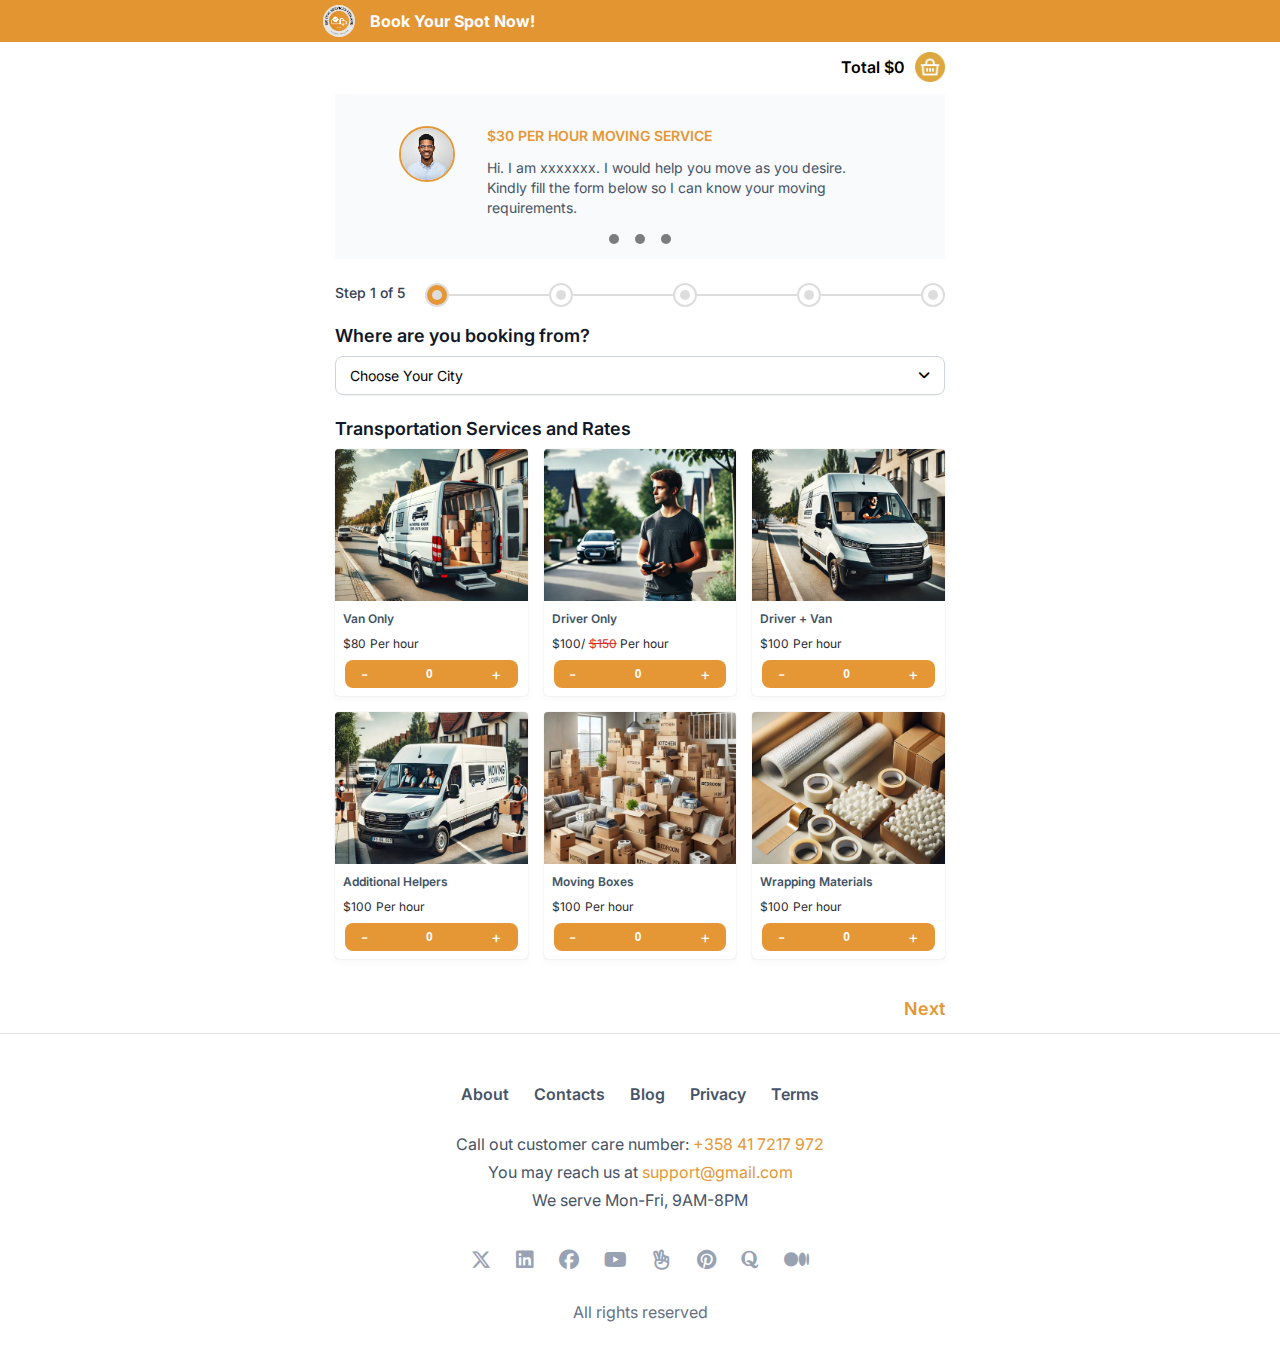
==== commit 7c963578: "update" ====
--- a/frontend/index.html
+++ b/frontend/index.html
@@ -17,7 +17,7 @@
   <header>
     <div class="container">
       <!-- logo -->
-      <a href="/index.html" class="logo-area">
+      <a href="" class="logo-area">
         <img src="./assets/logo.png" alt="" class="site-logo">
         <p class="site-name">Book Your Spot Now!</p>
       </a>
--- a/frontend/style.css
+++ b/frontend/style.css
@@ -29,18 +29,20 @@
 }
 
 main .container {
-    padding-block: 25px;
+    /* padding-block: 45px;
+    margin-top: -25px; */
 }
 /* slider */
 .slider {
     display: block;
     width: 100%;
-    max-width: 651px;
+    max-width: 610px;
     margin: auto;
 }
 /* header */
 .slider_header {
     display: block;
+    
 }
 .back_btn {
     display: flex;
@@ -84,7 +86,7 @@
 
     @media only screen and (min-width: 768px) {
         justify-content: end;
-        margin-bottom: 35px;
+        margin-bottom: 12px;
     }
 
     .cart-icon,
@@ -172,7 +174,7 @@
     grid-template-columns: auto 1fr;
     gap: 20px;
     align-content: center;
-    margin-bottom: 32px;
+    margin-bottom: 15px;
 }
 .step_txt {
     color: #344054;
@@ -1347,16 +1349,19 @@
     }
 
     .logo-area {
-        height: 47px;
+        height: 42px;
         display: flex;
         align-items: center;
         gap: 15px;
         text-decoration: none;
         width: max-content;
+        margin-left: 20px;
 
         img.site-logo {
             height: calc(100% - 10px);
             border-radius: 50%;
+            
+            
         }
 
         .site-name {
